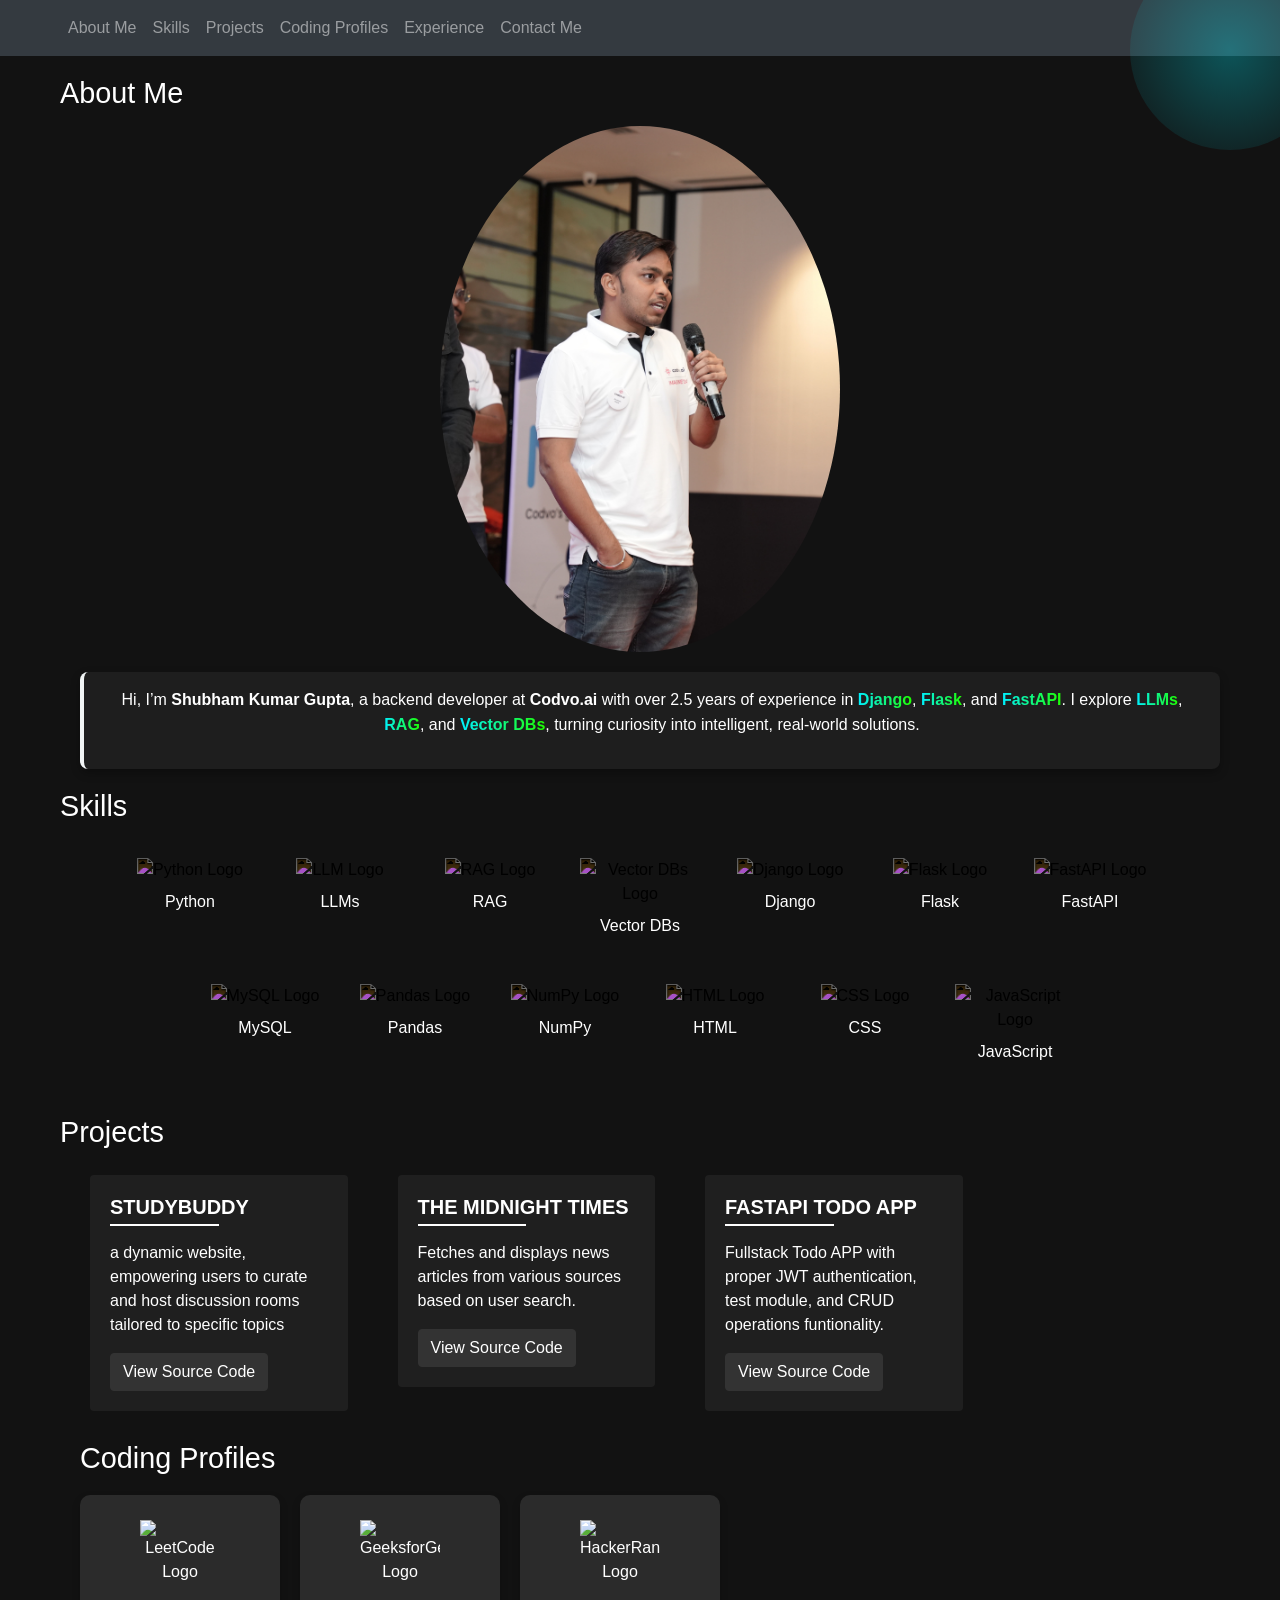
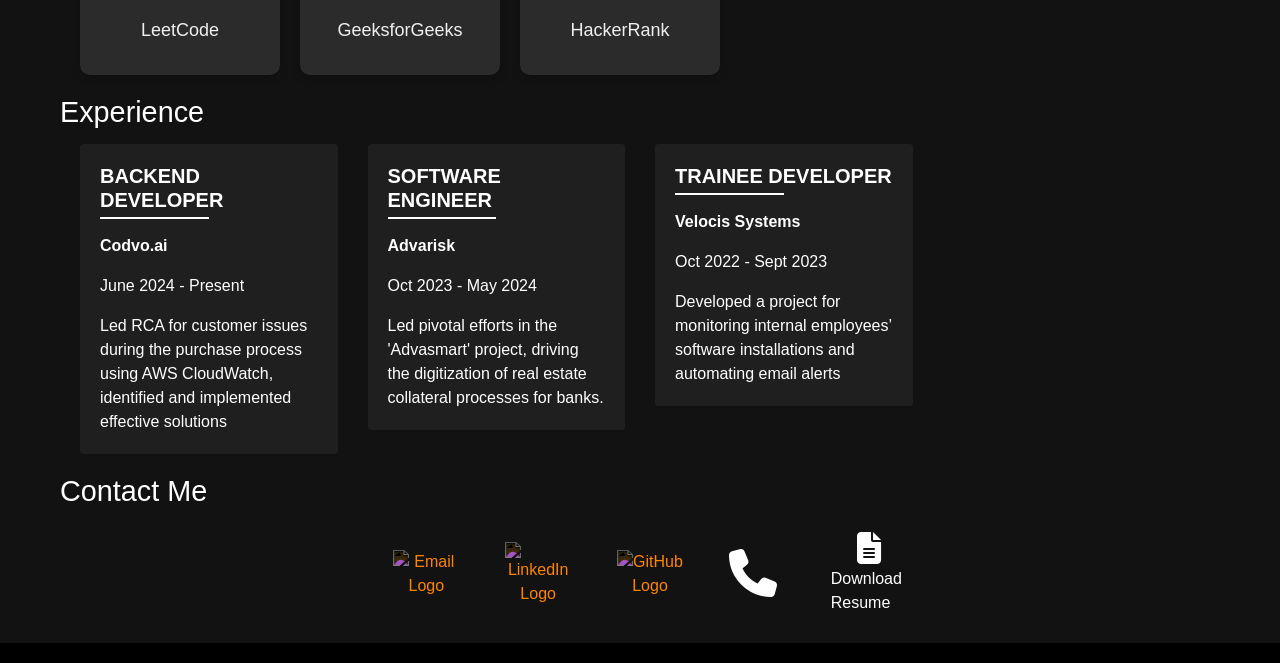
==== index.html @ ec2776c2 "UI changed" ====
<!DOCTYPE html>
<html lang="en">
<head>
    <meta charset="UTF-8">
    <meta name="viewport" content="width=device-width, initial-scale=1.0">
    <title>Shubham Gupta Portfolio</title>
    <!-- Bootstrap CSS -->
    <link href="https://stackpath.bootstrapcdn.com/bootstrap/4.5.2/css/bootstrap.min.css" rel="stylesheet">
    <link rel="stylesheet" href="css/styles.css"> <!-- Link to your external CSS -->
    <link rel="stylesheet" href="https://cdnjs.cloudflare.com/ajax/libs/font-awesome/6.5.0/css/all.min.css">
    
</head>
<body>
    <!-- <header>
        <h1>Welcome to My Portfolio</h1>
        <p>Your one-stop destination to know more about me!</p>
    </header> -->
    <nav class="navbar navbar-expand-lg navbar-dark bg-dark">
        <div class="container">
            <button class="navbar-toggler" type="button" data-toggle="collapse" data-target="#navbarNav" aria-controls="navbarNav" aria-expanded="false" aria-label="Toggle navigation">
                <span class="navbar-toggler-icon"></span>
            </button>
            <div class="collapse navbar-collapse" id="navbarNav">
                <ul class="navbar-nav">
                    <li class="nav-item">
                        <a class="nav-link" href="#about">About Me</a>
                    </li>
                    <li class="nav-item">
                        <a class="nav-link" href="#skills">Skills</a>
                    </li>
                    <li class="nav-item">
                        <a class="nav-link" href="#projects">Projects</a>
                    </li>
                    <li class="nav-item">
                        <a class="nav-link" href="#coding-profiles">Coding Profiles</a>
                    </li>
                    <li class="nav-item">
                        <a class="nav-link" href="#experience">Experience</a>
                    </li>
                    <li class="nav-item">
                        <a class="nav-link" href="#contact">Contact Me</a>
                    </li>
                </ul>
                
            </div>
        </div>
    </nav>
    
    
    <div class="container">
        <!-- <section>
            <h2 style="margin-left: 140px;">About Me</h2>
            <img src="images/my-photo.jpg" alt="My Photo" class="profile-pic">
            <p>This is where you write a little about yourself. Mention your skills, interests, and goals.</p>
        </section> -->
        <section id="about">
            <h2 >About Me</h2>
            <div class="about-section">
                <img src="images/my-photo.JPG" alt="My Photo" class="profile-pic">
                <div class="text-container">
                       <p>Hi, I’m <strong>Shubham Kumar Gupta</strong>, a backend developer at <strong>Codvo.ai</strong> with over 2.5 years of experience in <span class="highlight">Django</span>, <span class="highlight">Flask</span>, and <span class="highlight">FastAPI</span>. I explore <span class="highlight">LLMs</span>, <span class="highlight">RAG</span>, and <span class="highlight">Vector DBs</span>, turning curiosity into intelligent, real-world solutions.</p>

                </div>
            </div>            
        </section>

        <section id="skills">
            <h2>Skills</h2>
            <div class="skills-container">
                <div class="skill">
                    <img src="https://cdn.jsdelivr.net/npm/simple-icons@v4/icons/python.svg" alt="Python Logo" class="skill-logo white-logo">
                    <p>Python</p>
                </div>
                <div class="skill">
                    <img src="https://cdn.jsdelivr.net/npm/simple-icons@v4/icons/openaigym.svg" 
                        alt="LLM Logo" 
                        class="skill-logo white-logo">
                    <p>LLMs</p>
                </div>
                <!-- GenAI -->
                <div class="skill">
                <img src="https://cdn.jsdelivr.net/npm/simple-icons@v4/icons/readthedocs.svg" 
                    alt="RAG Logo" 
                    class="skill-logo white-logo">
                <p>RAG</p>
                </div>
        <!-- Vector DBs -->
                <div class="skill">
                    <img src="https://cdn.jsdelivr.net/npm/simple-icons@v4/icons/databricks.svg" 
                        alt="Vector DBs Logo" 
                        class="skill-logo white-logo">
                    <p>Vector DBs</p>
                </div>
                <div class="skill">
                    <img src="https://cdn.jsdelivr.net/npm/simple-icons@v4/icons/django.svg" alt="Django Logo" class="skill-logo white-logo">
                    <p>Django</p>
                </div>
                <div class="skill">
                    <img src="https://cdn.jsdelivr.net/npm/simple-icons@v4/icons/flask.svg" alt="Flask Logo" class="skill-logo white-logo">
                    <p>Flask</p>
                </div>
                <div class="skill">
                    <img src="https://cdn.jsdelivr.net/npm/simple-icons@v4/icons/fastapi.svg" alt="FastAPI Logo" class="skill-logo white-logo">
                    <p>FastAPI</p>
                </div>
                <div class="skill">
                    <img src="https://cdn.jsdelivr.net/npm/simple-icons@v4/icons/mysql.svg" alt="MySQL Logo" class="skill-logo white-logo">
                    <p>MySQL</p>
                </div>
                <div class="skill">
                    <img src="https://cdn.jsdelivr.net/npm/simple-icons@v4/icons/pandas.svg" alt="Pandas Logo" class="skill-logo white-logo">
                    <p>Pandas</p>
                </div>
                <div class="skill">
                    <img src="https://cdn.jsdelivr.net/npm/simple-icons@v4/icons/numpy.svg" alt="NumPy Logo" class="skill-logo white-logo">
                    <p>NumPy</p>
                </div>
                <div class="skill">
                    <img src="https://cdn.jsdelivr.net/npm/simple-icons@v4/icons/html5.svg" alt="HTML Logo" class="skill-logo white-logo">
                    <p>HTML</p>
                </div>
                <div class="skill">
                    <img src="https://cdn.jsdelivr.net/npm/simple-icons@v4/icons/css3.svg" alt="CSS Logo" class="skill-logo white-logo">
                    <p>CSS</p>
                </div>
                <div class="skill">
                    <img src="https://cdn.jsdelivr.net/npm/simple-icons@v4/icons/javascript.svg" alt="JavaScript Logo" class="skill-logo white-logo">
                    <p>JavaScript</p>
                </div>
            </div>
        </section>
        
        <section id="projects">
            <h2>Projects</h2>
            <div class="container">
                <div class="row">
                    <div class="col-md-3 project-card">
                        <div class="card">
                            <div class="card-body">
                                <h5 class="card-title">StudyBuddy</h5>
                                <p class="card-text">a dynamic website, empowering users to curate and host discussion rooms tailored to specific topics</p>
                                <a href="https://github.com/sshubham07/StudyBud" class="btn btn-primary">View Source Code</a>
                            </div>
                        </div>
                    </div>
                    <div class="col-md-3 project-card">
                        <div class="card">
                            <div class="card-body">
                                <h5 class="card-title">The MidNight Times</h5>
                                <p class="card-text">Fetches and displays news articles from various sources based on user search.</p>
                                <a href="https://github.com/sshubham07/the-midnight-times" class="btn btn-primary">View Source Code</a>
                            </div>
                        </div>
                    </div>
                    <div class="col-md-3 project-card">
                        <div class="card">
                            <div class="card-body">
                                <h5 class="card-title">FastAPI Todo APP</h5>
                                <p class="card-text">Fullstack Todo APP with proper JWT authentication, test module, and CRUD operations funtionality.</p>
                                <a href="https://github.com/sshubham07/FastApi" class="btn btn-primary">View Source Code</a>
                            </div>
                        </div>
                    </div>
                </div>
            </div>
        </section>
        
        <section id="coding-profiles">
            <h2>Coding Profiles</h2>
            <div class="coding-profiles-container">
                <div class="coding-card">
                    <a href="https://leetcode.com/u/shubhamkumargupta2_gmail_com/" target="_blank">
                        <img src="https://cdn.jsdelivr.net/npm/simple-icons@v4/icons/leetcode.svg" alt="LeetCode Logo" class="coding-logo">
                        <div class="coding-card-body">
                            <h5 class="coding-card-title">LeetCode</h5>
                        </div>
                    </a>
                </div>
                <div class="coding-card">
                    <a href="https://www.geeksforgeeks.org/user/shubhamkumargupta2/" target="_blank">
                        <img src="https://cdn.jsdelivr.net/npm/simple-icons@v4/icons/geeksforgeeks.svg" alt="GeeksforGeeks Logo" class="coding-logo">
                        <div class="coding-card-body">
                            <h5 class="coding-card-title">GeeksforGeeks</h5>
                        </div>
                    </a>
                </div>
                <div class="coding-card">
                    <a href="https://www.hackerrank.com/profile/shubhamkumargup2" target="_blank">
                        <img src="https://cdn.jsdelivr.net/npm/simple-icons@v4/icons/hackerrank.svg" alt="HackerRank Logo" class="coding-logo">
                        <div class="coding-card-body">
                            <h5 class="coding-card-title">HackerRank</h5>
                        </div>
                    </a>
                </div>
            </div>
        </section>
        
        <section id="experience">
            <h2>Experience</h2>
            <div class="container">
                <div class="row">
                    <div class="col-md-3">
                        <div class="card">
                            <div class="card-body">
                                <h5 class="card-title">Backend Developer</h5>
                                <p class="card-text"><strong>Codvo.ai</strong></p>
                                <p class="card-text">June 2024 - Present</p>
                                <p class="card-text">Led RCA for customer issues during the purchase process using AWS CloudWatch,
                                    identified and implemented effective solutions</p>
                            </div>
                        </div>
                    </div>
                    <div class="col-md-3">
                        <div class="card">
                            <div class="card-body">
                                <h5 class="card-title">Software Engineer</h5>
                                <p class="card-text"><strong>Advarisk</strong></p>
                                <p class="card-text">Oct 2023 - May 2024</p>
                                <p class="card-text">Led pivotal efforts in the 'Advasmart' project, driving the digitization of real estate collateral processes for banks.
                                    </p>
                            </div>
                        </div>
                    </div>
                    <div class="col-md-3">
                        <div class="card">
                            <div class="card-body">
                                <h5 class="card-title">Trainee Developer</h5>
                                <p class="card-text"><strong>Velocis Systems</strong></p>
                                <p class="card-text">Oct 2022 - Sept 2023</p>
                                <p class="card-text">Developed a project for monitoring internal employees’ software installations and automating email alerts
                                    </p>
                            </div>
                        </div>
                    </div>
                </div>
            </div>
        </section>
        

        <section id="contact">
            <h2>Contact Me</h2>
            <div class="container">
                <div class="row justify-content-center align-items-center text-center">
                    <!-- Email Icon -->
                    <div class="col-2 col-sm-1 m-2">
                        <a href="mailto:shubhamkumargupta2@gmail.com" target="_blank" class="contact-link">
                            <img src="https://cdn.jsdelivr.net/npm/simple-icons@v4/icons/gmail.svg" alt="Email Logo" class="contact-icon">
                        </a>
                    </div>
                    <!-- LinkedIn Icon -->
                    <div class="col-2 col-sm-1 m-2">
                        <a href="https://www.linkedin.com/in/shubham-kumar-gupta-25a028182/" target="_blank" class="contact-link">
                            <img src="https://cdn.jsdelivr.net/npm/simple-icons@v4/icons/linkedin.svg" alt="LinkedIn Logo" class="contact-icon">
                        </a>
                    </div>
                    <!-- GitHub Icon -->
                    <div class="col-2 col-sm-1 m-2">
                        <a href="https://github.com/sshubham07" target="_blank" class="contact-link">
                            <img src="https://cdn.jsdelivr.net/npm/simple-icons@v4/icons/github.svg" alt="GitHub Logo" class="contact-icon">
                        </a>
                    </div>
                    <!-- Phone Icon -->
                    <div class="col-2 col-sm-1 m-2 text-center">
                        <a href="tel:+918825254403" class="contact-link">
                            <i class="fas fa-phone fa-3x white-icon"></i>
                        </a>
                    </div>
                    <!-- Resume Download Icon -->
                    <!-- <div class="col-2 col-sm-1 m-2">
                        <a href="documents/Shubham_Gupta_Resume.pdf" download="Shubham_Gupta_Resume.pdf" class="contact-link">
                            <img src="https://cdn.jsdelivr.net/npm/simple-icons@v4/icons/adobeacrobatreader.svg" alt="Download Resume" class="contact-icon">
                        </a>
                    </div> -->
                    <div class="col-2 col-sm-1 m-2 text-center">
                        <a href="https://drive.google.com/file/d/1Ub_r9_SZnv_PBY9gSkmfLOwtNbCpjzyK/view" download="Shubham_Gupta_Resume.pdf" class="contact-link">
                            <i class="fas fa-file-alt fa-2x white-icon"></i> <!-- Document icon -->
                            <span style="color: white; margin-left: 5px text-center;">Download Resume</span> <!-- Text for clarity -->
                        </a>
                    </div>
                </div>
            </div>
        </section>
        
        
        
        
        
    </div>

    <footer>
        <!-- <p>&copy; 2024 Your Name. All Rights Reserved.</p> -->
    </footer>

    <!-- Bootstrap JS and dependencies -->
    <script src="https://code.jquery.com/jquery-3.5.1.slim.min.js"></script>
    <script src="https://cdn.jsdelivr.net/npm/@popperjs/core@2.5.2/dist/umd/popper.min.js"></script>
    <script src="https://stackpath.bootstrapcdn.com/bootstrap/4.5.2/js/bootstrap.min.js"></script>
    <script src="js/main.js"></script>
    <script>
        const text = "Hello!! I'm Shubham Kumar Gupta, a backend developer at Codvo.ai with 2 years of experience in Django, Flask, and FastAPI. I'm passionate about exploring cutting-edge technologies and building projects that solve real-world problems. I've also tackled over 1000+ DSA challenges, which keeps my problem-solving skills sharp!";
        
        let index = 0;
        const speed = 0; // Adjust typing speed (in milliseconds)
    
        function type() {
            if (index < text.length) {
                document.getElementById("dynamic-text").innerHTML += text.charAt(index);
                index++;
                setTimeout(type, speed);
            }
        }
    
        // Start typing effect on page load
        window.onload = type;
    </script>
</body>
</html>
---- css/styles.css ----
body {
    background-color: #121212; /* Dark background */
    color: #ffffff; /* White text for contrast */
    font-family: 'Roboto', sans-serif; /* Modern font */
}

header {
    background-color: #000000; /* Black header */
    color: #ffffff;
    padding: 20px 0;
    text-align: center;
}

header h1 {
    font-family: 'Montserrat', sans-serif; /* Bold font for the title */
    font-size: 2.5em; /* Increased title size */
    margin-bottom: 10px; /* Space below title */
}

header p {
    font-size: 1.2em; /* Subtitle size */
    font-weight: 400; /* Regular weight */
}

section {
    margin: 20px 0;
}

h2 {
    font-family: 'Montserrat', sans-serif; /* Bold font for section headings */
    font-size: 1.8em; /* Section heading size */
    margin-bottom: 15px; /* Space below section heading */
}

.project-card {
    margin: 10px;
}

footer {
    text-align: center;
    padding: 10px 0;
    background-color: #000000; /* Black footer */
    color: white;
    position: relative;
    bottom: 0;
    width: 100%;
}

.card {
    background-color: #1f1f1f; /* Darker card background */
    color: #ffffff; /* White text in cards */
    border: none; /* Remove card border */
}

.btn-primary {
    background-color: #333333; /* Darker button color */
    border-color: #333333; /* Button border color */
    font-weight: 500; /* Medium button font */
}

.btn-primary:hover {
    background-color: #555555; /* Button hover color */
    border-color: #555555; /* Button hover border color */
}

.list-group-item {
    background-color: transparent; /* Transparent background for list items */
    border: 1px solid #444444; /* Subtle border */
    color: #ffffff; /* White text for list items */
}

.skills-container {
    display: flex;
    flex-wrap: wrap; /* Allow wrapping to the next line if there's not enough space */
    justify-content: center; /* Center the skills */
    margin: 20px 0; /* Space above and below */
}

.skill {
    text-align: center; /* Center text under logos */
    margin: 15px; /* Space between skill items */
    flex: 0 1 120px; /* Allow skill items to grow/shrink and set a base width */
}

.skill-logo {
    width: 60px; /* Set a width for the logos */
    height: 60px; /* Set a height for the logos */
    margin-bottom: 8px; /* Space below logos */
}

.white-logo,
.contact-icon {
    filter: invert(1); /* Make logos white */
    width: 60px; /* Ensure consistent size */
    height: 60px; /* Ensure consistent size */
}

.profile-pic {
    width: 400px; /* Increased width */
    height: auto; /* Maintain aspect ratio */
    border-radius: 50%; /* Make it circular */
    margin-bottom: 20px; /* Space below the image */

}

.navbar-nav .nav-link {
    transition: color 0.3s ease; /* Smooth transition for hover */
}

.navbar-nav .nav-link:hover {
    color: white; /* Change hover text color to white */
    background-color: rgba(255, 255, 255, 0.1); /* Optional: Light background on hover */
}

.card-title {
    font-size: 1.25rem; /* Adjust the font size */
    font-weight: bold; /* Make the text bold */
    color: #ffffff; /* White color for the text */
    text-transform: uppercase; /* Uppercase text */
    margin-bottom: 15px; /* Space below the title */
    position: relative; /* Position for pseudo-element */
}

.card-title::after {
    content: ""; /* Pseudo-element for underline */
    display: block;
    width: 50%; /* Width of the underline */
    height: 2px; /* Height of the underline */
    background: #ffffff; /* Color of the underline */
    margin-top: 5px; /* Space above the underline */
    margin-left: 0; /* Align to the left */
}

.contact-icons {
    margin-top: 20px;
    display: flex; /* Use flexbox to keep icons in a row */
    justify-content: center; /* Center the icons */
}

.contact-icon {
    width: 50px;
    height: 50px;
    transition: transform 0.3s, filter 0.3s;
}

.contact-icon:hover {
    transform: scale(1.2);
    opacity: 0.8;
}

.contact-link {
    margin: 0 10px; /* Space between icons */
}
.white-icon {
    color: white; /* Set the icon color to white */
}
.skill-logo:hover {
    transform: scale(1.1);
    transition: transform 0.3s;
}
.project-card:hover .card {
    box-shadow: 0px 4px 20px rgba(0, 0, 0, 0.5);
    transform: translateY(-10px);
    transition: all 0.3s ease;
}
.about-section {
    display: flex;
    align-items: center;
    flex-wrap: wrap; /* Allows wrapping on smaller screens */
    justify-content: center; /* Center the content on small screens */
    text-align: center; /* Center the text */
}

.text-container {
    font-size: 16px;
    color: white;
    margin-left: 20px;
    max-width: 100%;
     /* New styles for better look */
    line-height: 1.6;                 /* Improves readability */
    font-family: 'Segoe UI', Tahoma, Geneva, Verdana, sans-serif;  /* Modern font */
    background: rgba(255, 255, 255, 0.05);  /* subtle translucent background */
    padding: 15px 20px;                /* Adds breathing space */
    border-left: 4px solid #f1f4f5;    /* Accent line for style */
    border-radius: 8px;                /* Rounded corners */
    box-shadow: 0 4px 10px rgba(0, 0, 0, 0.3);  /* Depth effect */
    transition: transform 0.3s ease, box-shadow 0.3s ease;  /* hover effect */
}

/* Media queries for responsiveness */
@media (max-width: 768px) {
    .about-section {
        flex-direction: column; /* Stack the items vertically */
    }

    .text-container {
        margin-left: 0; /* Remove the left margin for centered text */
    }
}
/* Coding Profiles Section */
.coding-profiles-container {
    display: flex;
    justify-content: center;
    align-items: center;
    flex-wrap: wrap; /* Allows wrapping if screen is small */
    gap: 20px;
    margin-top: 20px;
}

.coding-card {
    background-color: #2b2b2b;
    border-radius: 10px;
    box-shadow: 0 4px 8px rgba(0, 0, 0, 0.2);
    overflow: hidden;
    text-align: center;
    width: 200px;
    transition: transform 0.3s ease, box-shadow 0.3s ease;
}

.coding-card:hover {
    transform: translateY(-10px);
    box-shadow: 0 8px 16px rgba(0, 0, 0, 0.3);
}

.coding-card a {
    text-decoration: none;
    color: inherit;
    display: block;
    padding: 15px;
}

.coding-logo {
    width: 80px;
    height: 80px;
    margin: 10px auto;
    display: block;
}

.coding-card-body {
    padding: 10px 0;
}

.coding-card-title {
    font-size: 18px;
    color: #f0f0f0;
}

/* Responsive Design */
@media (max-width: 768px) {
    .coding-card {
        width: 150px;
    }
}

@media (max-width: 480px) {
    .coding-profiles-container {
        flex-direction: column;
        align-items: center;
    }

    .coding-card {
        width: 100%;
    }
}
/* Global Container for Consistent Alignment */
.container {
    max-width: 1200px;
    margin: 0 auto; /* Center aligns the container */
    padding: 0 20px; /* Adds padding on both sides for smaller screens */
}

/* Coding Profiles Section */
#coding-profiles {
    padding-left: 20px; /* Ensure this matches the padding or margin used in other sections */
    padding-right: 20px;
}

.coding-profiles-container {
    display: flex;
    justify-content: flex-start; /* Aligns items to the left */
    align-items: center;
    flex-wrap: wrap;
    gap: 20px;
    margin-top: 20px;
}

.coding-card {
    background-color: #2b2b2b;
    border-radius: 10px;
    box-shadow: 0 4px 8px rgba(0, 0, 0, 0.2);
    overflow: hidden;
    text-align: center;
    width: 200px;
    transition: transform 0.3s ease, box-shadow 0.3s ease;
}

.coding-card:hover {
    transform: translateY(-10px);
    box-shadow: 0 8px 16px rgba(0, 0, 0, 0.3);
}

.coding-card a {
    text-decoration: none;
    color: inherit;
    display: block;
    padding: 15px;
}

.coding-logo {
    width: 80px;
    height: 80px;
    margin: 10px auto;
    display: block;
}

.coding-card-body {
    padding: 10px 0;
}

.coding-card-title {
    font-size: 18px;
    color: #f0f0f0;
}

/* Responsive Design */
@media (max-width: 768px) {
    .coding-card {
        width: 150px;
    }
}

@media (max-width: 480px) {
    .coding-profiles-container {
        flex-direction: column;
        align-items: flex-start; /* Aligns items to the left on smaller screens */
    }

    .coding-card {
        width: 100%;
    }
}
.highlight {
    background: linear-gradient(90deg, #00f0ff, #1eff00);
    -webkit-background-clip: text;
    -webkit-text-fill-color: transparent;
    font-weight: 600;
    animation: popIn 0.5s ease forwards;
    display: inline-block;
    opacity: 0;
}

.highlight:nth-child(1) { animation-delay: 1s; }
.highlight:nth-child(2) { animation-delay: 1s; }
.highlight:nth-child(3) { animation-delay: 1s; }

@keyframes popIn {
    to { opacity: 1; transform: scale(1); }
    from { opacity: 0; transform: scale(1); }
}


.text-container::before {
    content: '';
    position: absolute;
    width: 200px;
    height: 200px;
    background: radial-gradient(circle, #00f0ff, transparent);
    top: -50px;
    right: -50px;
    border-radius: 50%;
    opacity: 0.3;
    z-index: 0;
}
@media (max-width: 768px) {
    .text-container {
        font-size: 14px;
        padding: 15px 20px;
    }
}

@keyframes float {
    0% { transform: translateY(0px); }
    50% { transform: translateY(-10px); }
    100% { transform: translateY(0px); }
}
.text-container::before {
    animation: float 6s ease-in-out infinite;
}

.highlight:hover {
    transform: scale(1.1);
    transition: transform 0.3s ease, filter 0.3s ease;
    filter: drop-shadow(0 0 6px #00f0ff);
}
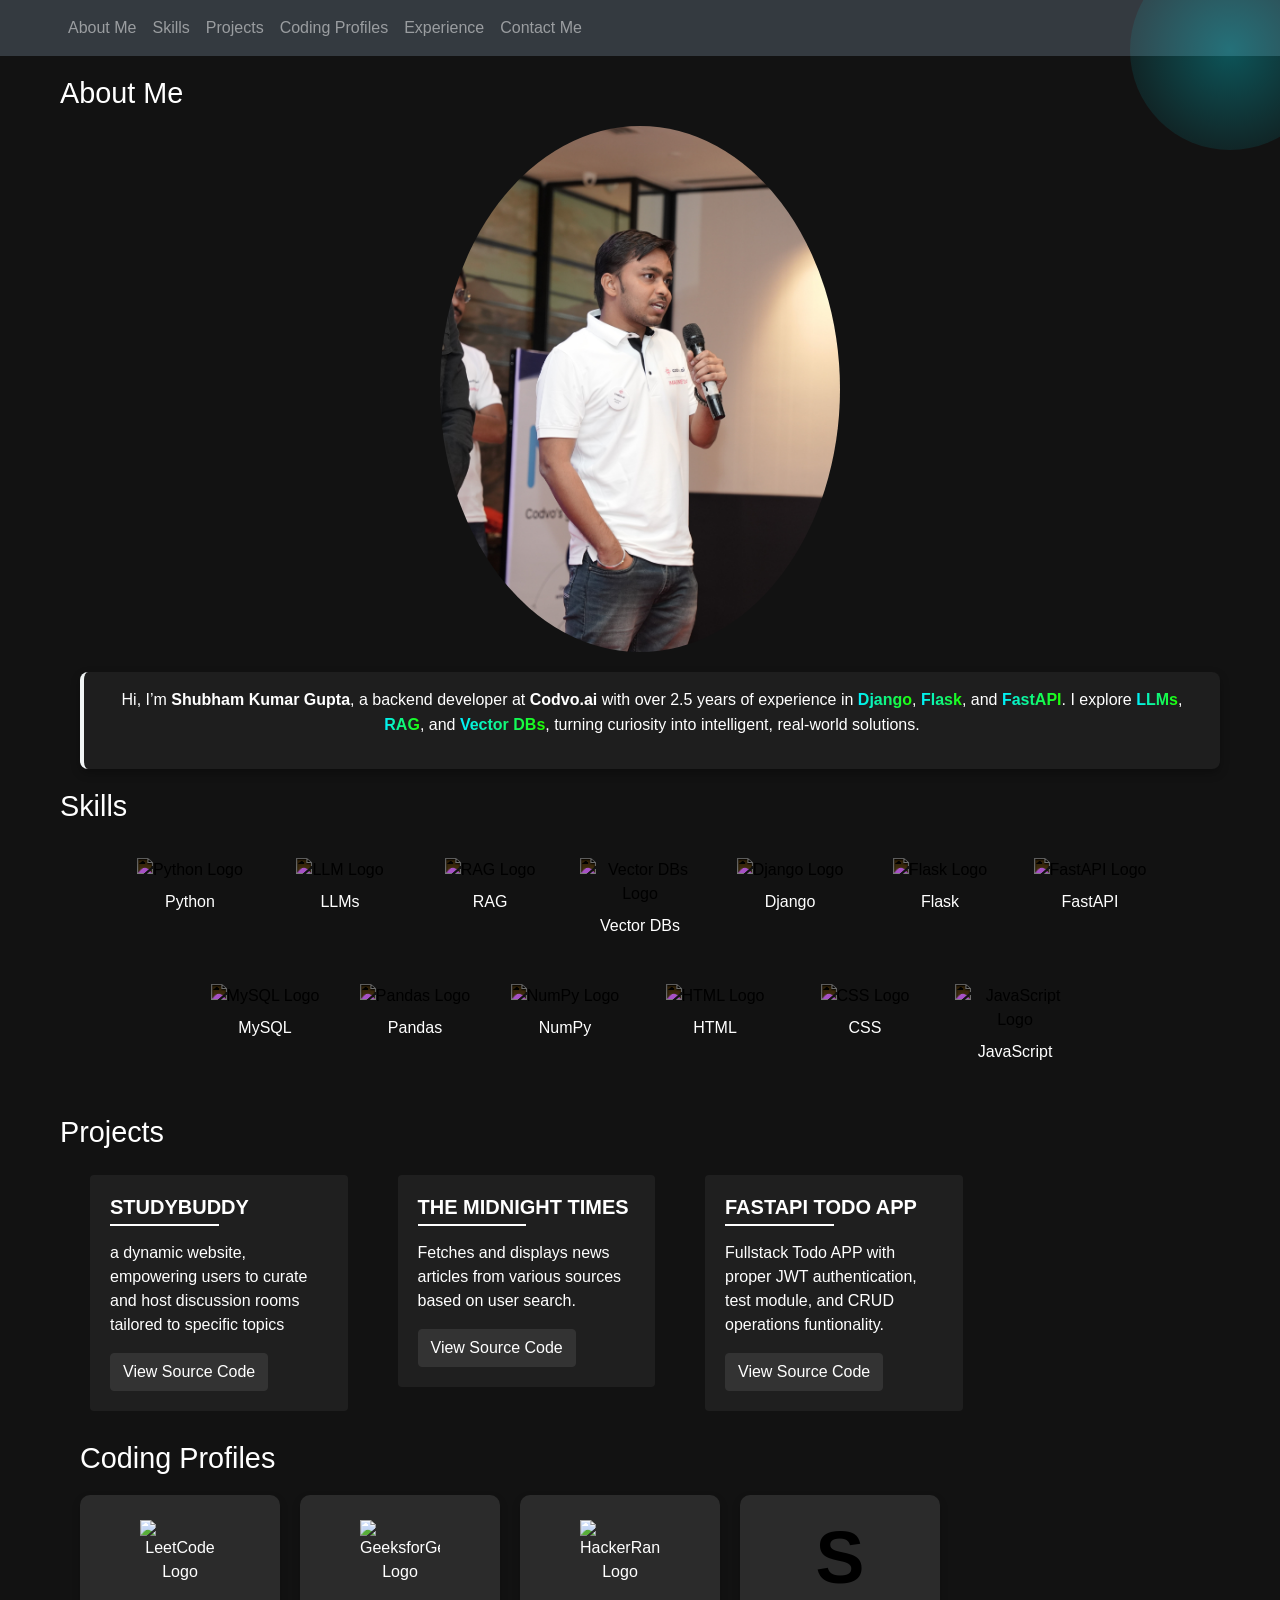
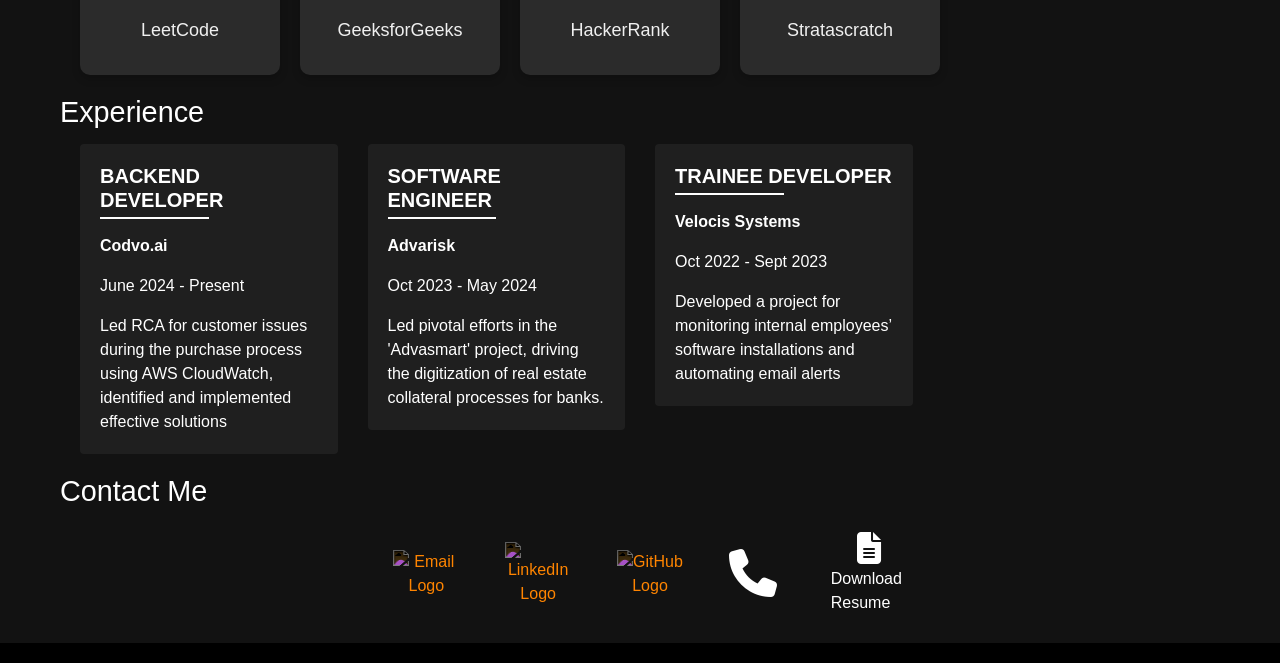
==== commit c66867d1: "Strata link added" ====
--- a/index.html
+++ b/index.html
@@ -192,6 +192,25 @@
                         </div>
                     </a>
                 </div>
+                <div class="coding-card">
+                    <a href="https://platform.stratascratch.com/user/shubham007" target="_blank">
+                        <!-- Bold black "S" icon, bigger and slightly lower -->
+                        <svg class="coding-logo" xmlns="http://www.w3.org/2000/svg" viewBox="0 0 24 24" width="36" height="36" fill="black">
+                            <text x="50%" y="55%" dominant-baseline="middle" text-anchor="middle" font-family="Arial, sans-serif" font-weight="bold" font-size="22">S</text>
+                        </svg>
+                        <div class="coding-card-body">
+                            <h5 class="coding-card-title">Stratascratch</h5>
+                        </div>
+                    </a>
+                </div>
+
+
+
+
+
+
+
+
             </div>
         </section>
         
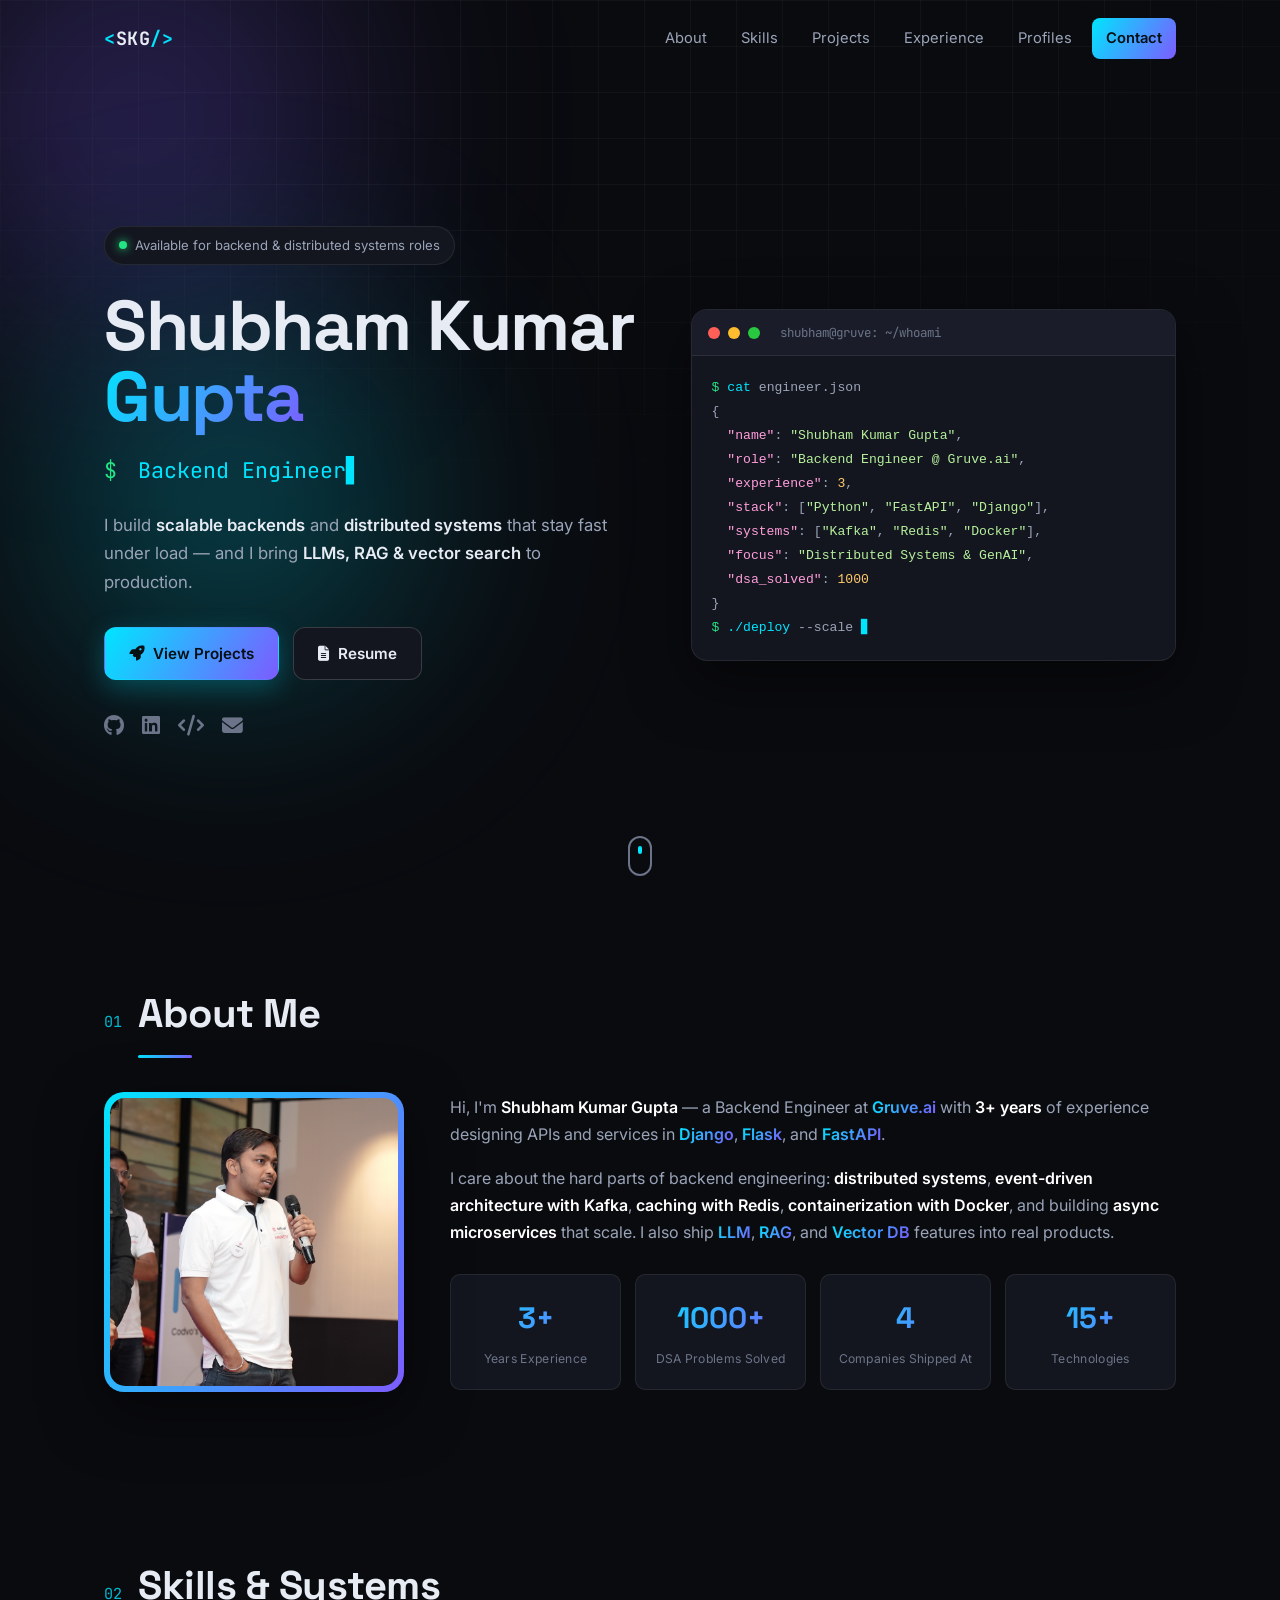
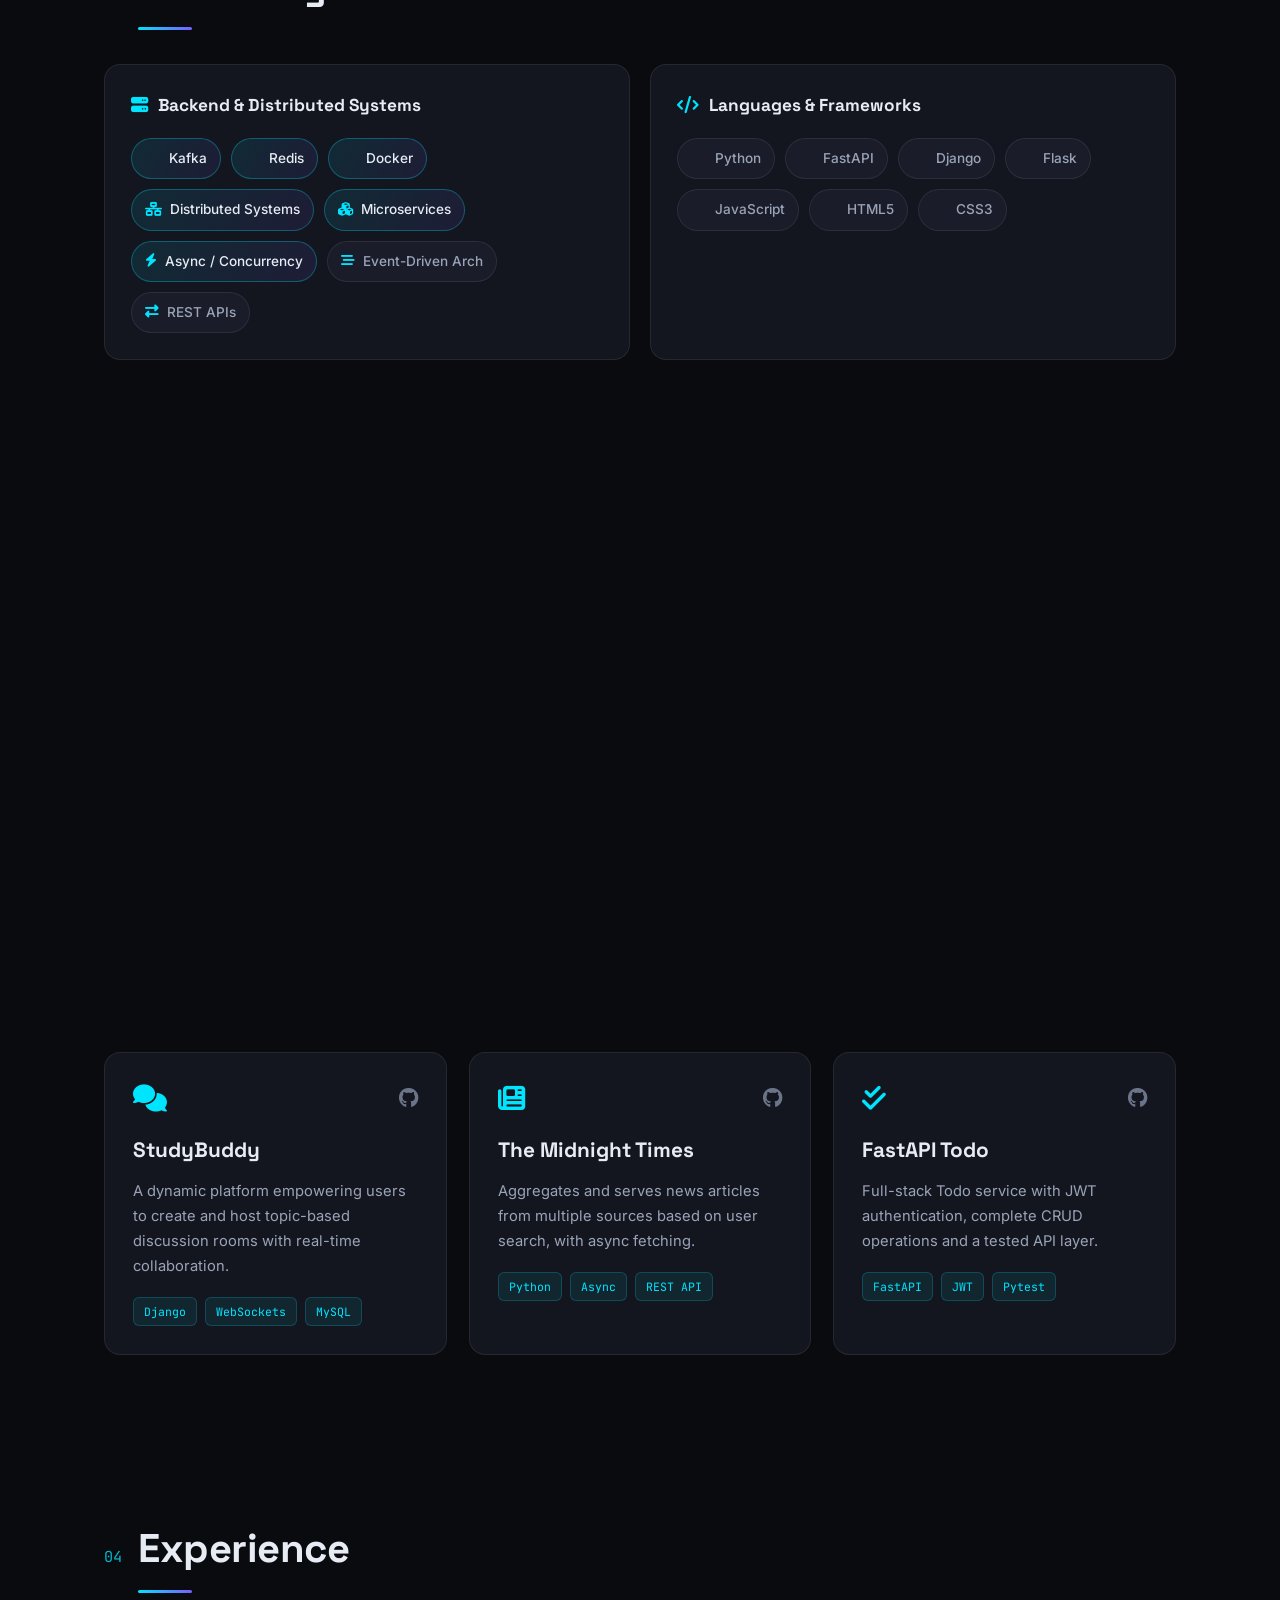
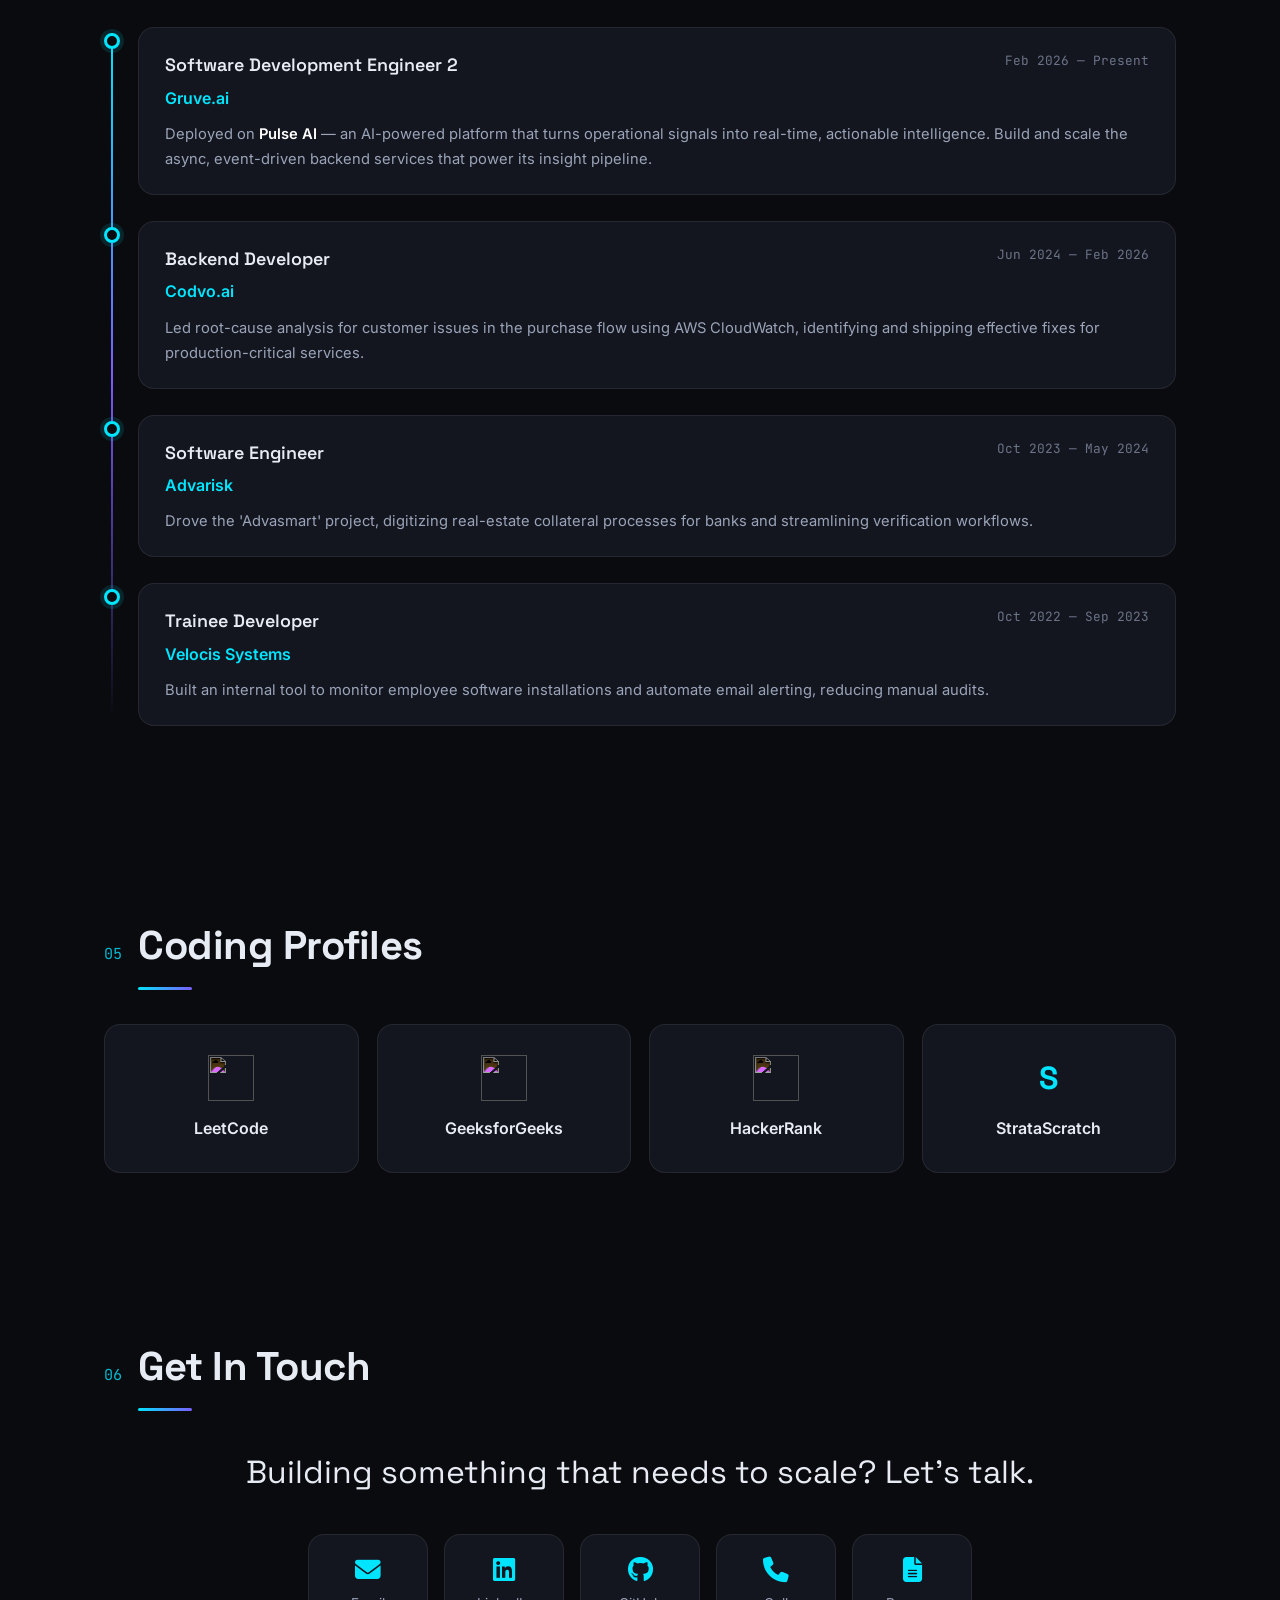
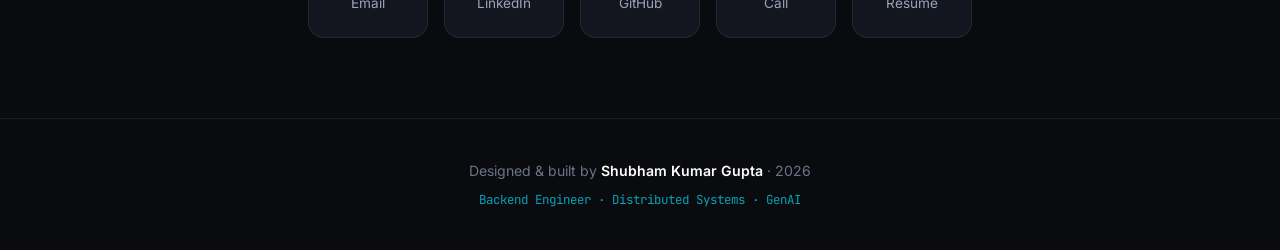
==== commit f93bbd4f: "Layout changed" ====
--- a/index.html
+++ b/index.html
@@ -3,334 +3,382 @@
 <head>
     <meta charset="UTF-8">
     <meta name="viewport" content="width=device-width, initial-scale=1.0">
-    <title>Shubham Gupta Portfolio</title>
-    <!-- Bootstrap CSS -->
-    <link href="https://stackpath.bootstrapcdn.com/bootstrap/4.5.2/css/bootstrap.min.css" rel="stylesheet">
-    <link rel="stylesheet" href="css/styles.css"> <!-- Link to your external CSS -->
+    <meta name="description" content="Shubham Kumar Gupta — Backend Engineer specializing in distributed systems, microservices, and AI-powered applications.">
+    <title>Shubham Kumar Gupta — Backend Engineer</title>
+
+    <!-- Fonts -->
+    <link rel="preconnect" href="https://fonts.googleapis.com">
+    <link rel="preconnect" href="https://fonts.gstatic.com" crossorigin>
+    <link href="https://fonts.googleapis.com/css2?family=Space+Grotesk:wght@400;500;600;700&family=Inter:wght@300;400;500;600&family=JetBrains+Mono:wght@400;500&display=swap" rel="stylesheet">
+
+    <!-- Icons -->
     <link rel="stylesheet" href="https://cdnjs.cloudflare.com/ajax/libs/font-awesome/6.5.0/css/all.min.css">
-    
+
+    <link rel="stylesheet" href="css/styles.css">
 </head>
 <body>
-    <!-- <header>
-        <h1>Welcome to My Portfolio</h1>
-        <p>Your one-stop destination to know more about me!</p>
-    </header> -->
-    <nav class="navbar navbar-expand-lg navbar-dark bg-dark">
-        <div class="container">
-            <button class="navbar-toggler" type="button" data-toggle="collapse" data-target="#navbarNav" aria-controls="navbarNav" aria-expanded="false" aria-label="Toggle navigation">
-                <span class="navbar-toggler-icon"></span>
+    <!-- Animated background layers -->
+    <div class="bg-grid" aria-hidden="true"></div>
+    <div class="bg-orb bg-orb--1" aria-hidden="true"></div>
+    <div class="bg-orb bg-orb--2" aria-hidden="true"></div>
+    <div class="bg-noise" aria-hidden="true"></div>
+
+    <!-- Scroll progress bar -->
+    <div class="scroll-progress" id="scrollProgress" aria-hidden="true"></div>
+
+    <!-- Navbar -->
+    <header class="nav" id="nav">
+        <div class="nav__inner">
+            <a href="#hero" class="nav__brand">
+                <span class="nav__brand-bracket">&lt;</span>SKG<span class="nav__brand-bracket">/&gt;</span>
+            </a>
+            <nav class="nav__links" id="navLinks">
+                <a href="#about" class="nav__link">About</a>
+                <a href="#skills" class="nav__link">Skills</a>
+                <a href="#projects" class="nav__link">Projects</a>
+                <a href="#experience" class="nav__link">Experience</a>
+                <a href="#profiles" class="nav__link">Profiles</a>
+                <a href="#contact" class="nav__link nav__link--cta">Contact</a>
+            </nav>
+            <button class="nav__toggle" id="navToggle" aria-label="Toggle navigation">
+                <span></span><span></span><span></span>
             </button>
-            <div class="collapse navbar-collapse" id="navbarNav">
-                <ul class="navbar-nav">
-                    <li class="nav-item">
-                        <a class="nav-link" href="#about">About Me</a>
-                    </li>
-                    <li class="nav-item">
-                        <a class="nav-link" href="#skills">Skills</a>
-                    </li>
-                    <li class="nav-item">
-                        <a class="nav-link" href="#projects">Projects</a>
-                    </li>
-                    <li class="nav-item">
-                        <a class="nav-link" href="#coding-profiles">Coding Profiles</a>
-                    </li>
-                    <li class="nav-item">
-                        <a class="nav-link" href="#experience">Experience</a>
-                    </li>
-                    <li class="nav-item">
-                        <a class="nav-link" href="#contact">Contact Me</a>
-                    </li>
-                </ul>
-                
-            </div>
         </div>
-    </nav>
-    
-    
-    <div class="container">
-        <!-- <section>
-            <h2 style="margin-left: 140px;">About Me</h2>
-            <img src="images/my-photo.jpg" alt="My Photo" class="profile-pic">
-            <p>This is where you write a little about yourself. Mention your skills, interests, and goals.</p>
-        </section> -->
-        <section id="about">
-            <h2 >About Me</h2>
-            <div class="about-section">
-                <img src="images/my-photo.JPG" alt="My Photo" class="profile-pic">
-                <div class="text-container">
-                       <p>Hi, I’m <strong>Shubham Kumar Gupta</strong>, a backend developer at <strong>Codvo.ai</strong> with over 2.5 years of experience in <span class="highlight">Django</span>, <span class="highlight">Flask</span>, and <span class="highlight">FastAPI</span>. I explore <span class="highlight">LLMs</span>, <span class="highlight">RAG</span>, and <span class="highlight">Vector DBs</span>, turning curiosity into intelligent, real-world solutions.</p>
-
-                </div>
-            </div>            
-        </section>
-
-        <section id="skills">
-            <h2>Skills</h2>
-            <div class="skills-container">
-                <div class="skill">
-                    <img src="https://cdn.jsdelivr.net/npm/simple-icons@v4/icons/python.svg" alt="Python Logo" class="skill-logo white-logo">
-                    <p>Python</p>
-                </div>
-                <div class="skill">
-                    <img src="https://cdn.jsdelivr.net/npm/simple-icons@v4/icons/openaigym.svg" 
-                        alt="LLM Logo" 
-                        class="skill-logo white-logo">
-                    <p>LLMs</p>
-                </div>
-                <!-- GenAI -->
-                <div class="skill">
-                <img src="https://cdn.jsdelivr.net/npm/simple-icons@v4/icons/readthedocs.svg" 
-                    alt="RAG Logo" 
-                    class="skill-logo white-logo">
-                <p>RAG</p>
-                </div>
-        <!-- Vector DBs -->
-                <div class="skill">
-                    <img src="https://cdn.jsdelivr.net/npm/simple-icons@v4/icons/databricks.svg" 
-                        alt="Vector DBs Logo" 
-                        class="skill-logo white-logo">
-                    <p>Vector DBs</p>
-                </div>
-                <div class="skill">
-                    <img src="https://cdn.jsdelivr.net/npm/simple-icons@v4/icons/django.svg" alt="Django Logo" class="skill-logo white-logo">
-                    <p>Django</p>
-                </div>
-                <div class="skill">
-                    <img src="https://cdn.jsdelivr.net/npm/simple-icons@v4/icons/flask.svg" alt="Flask Logo" class="skill-logo white-logo">
-                    <p>Flask</p>
-                </div>
-                <div class="skill">
-                    <img src="https://cdn.jsdelivr.net/npm/simple-icons@v4/icons/fastapi.svg" alt="FastAPI Logo" class="skill-logo white-logo">
-                    <p>FastAPI</p>
-                </div>
-                <div class="skill">
-                    <img src="https://cdn.jsdelivr.net/npm/simple-icons@v4/icons/mysql.svg" alt="MySQL Logo" class="skill-logo white-logo">
-                    <p>MySQL</p>
-                </div>
-                <div class="skill">
-                    <img src="https://cdn.jsdelivr.net/npm/simple-icons@v4/icons/pandas.svg" alt="Pandas Logo" class="skill-logo white-logo">
-                    <p>Pandas</p>
-                </div>
-                <div class="skill">
-                    <img src="https://cdn.jsdelivr.net/npm/simple-icons@v4/icons/numpy.svg" alt="NumPy Logo" class="skill-logo white-logo">
-                    <p>NumPy</p>
-                </div>
-                <div class="skill">
-                    <img src="https://cdn.jsdelivr.net/npm/simple-icons@v4/icons/html5.svg" alt="HTML Logo" class="skill-logo white-logo">
-                    <p>HTML</p>
-                </div>
-                <div class="skill">
-                    <img src="https://cdn.jsdelivr.net/npm/simple-icons@v4/icons/css3.svg" alt="CSS Logo" class="skill-logo white-logo">
-                    <p>CSS</p>
-                </div>
-                <div class="skill">
-                    <img src="https://cdn.jsdelivr.net/npm/simple-icons@v4/icons/javascript.svg" alt="JavaScript Logo" class="skill-logo white-logo">
-                    <p>JavaScript</p>
-                </div>
-            </div>
-        </section>
-        
-        <section id="projects">
-            <h2>Projects</h2>
-            <div class="container">
-                <div class="row">
-                    <div class="col-md-3 project-card">
-                        <div class="card">
-                            <div class="card-body">
-                                <h5 class="card-title">StudyBuddy</h5>
-                                <p class="card-text">a dynamic website, empowering users to curate and host discussion rooms tailored to specific topics</p>
-                                <a href="https://github.com/sshubham07/StudyBud" class="btn btn-primary">View Source Code</a>
-                            </div>
+    </header>
+
+    <!-- Hero -->
+    <section id="hero" class="hero">
+        <div class="hero__content">
+            <div class="hero__badge reveal">
+                <span class="hero__badge-dot"></span> Available for backend &amp; distributed systems roles
+            </div>
+            <h1 class="hero__title reveal">
+                Shubham Kumar<br><span class="hero__title-accent">Gupta</span>
+            </h1>
+            <div class="hero__role reveal">
+                <span class="hero__role-prompt">$</span>
+                <span id="typedRole" class="hero__role-text"></span><span class="hero__cursor">▋</span>
+            </div>
+            <p class="hero__tagline reveal">
+                I build <strong>scalable backends</strong> and <strong>distributed systems</strong> that stay fast under load —
+                and I bring <strong>LLMs, RAG &amp; vector search</strong> to production.
+            </p>
+            <div class="hero__cta reveal">
+                <a href="#projects" class="btn btn--primary"><i class="fas fa-rocket"></i> View Projects</a>
+                <a href="https://drive.google.com/file/d/1Ub_r9_SZnv_PBY9gSkmfLOwtNbCpjzyK/view" target="_blank" rel="noopener" class="btn btn--ghost"><i class="fas fa-file-alt"></i> Resume</a>
+            </div>
+            <div class="hero__socials reveal">
+                <a href="https://github.com/sshubham07" target="_blank" rel="noopener" aria-label="GitHub"><i class="fab fa-github"></i></a>
+                <a href="https://www.linkedin.com/in/shubham-kumar-gupta-25a028182/" target="_blank" rel="noopener" aria-label="LinkedIn"><i class="fab fa-linkedin"></i></a>
+                <a href="https://leetcode.com/u/shubhamkumargupta2_gmail_com/" target="_blank" rel="noopener" aria-label="LeetCode"><i class="fas fa-code"></i></a>
+                <a href="mailto:shubhamkumargupta2@gmail.com" aria-label="Email"><i class="fas fa-envelope"></i></a>
+            </div>
+        </div>
+
+        <!-- Terminal card -->
+        <div class="hero__terminal reveal">
+            <div class="terminal__bar">
+                <span class="terminal__dot terminal__dot--red"></span>
+                <span class="terminal__dot terminal__dot--yellow"></span>
+                <span class="terminal__dot terminal__dot--green"></span>
+                <span class="terminal__title">shubham@gruve: ~/whoami</span>
+            </div>
+            <pre class="terminal__body"><code><span class="tok-c">$</span> <span class="tok-cmd">cat</span> engineer.json
+{
+  <span class="tok-k">"name"</span>: <span class="tok-s">"Shubham Kumar Gupta"</span>,
+  <span class="tok-k">"role"</span>: <span class="tok-s">"Backend Engineer @ Gruve.ai"</span>,
+  <span class="tok-k">"experience"</span>: <span class="tok-n">3</span>,
+  <span class="tok-k">"stack"</span>: [<span class="tok-s">"Python"</span>, <span class="tok-s">"FastAPI"</span>, <span class="tok-s">"Django"</span>],
+  <span class="tok-k">"systems"</span>: [<span class="tok-s">"Kafka"</span>, <span class="tok-s">"Redis"</span>, <span class="tok-s">"Docker"</span>],
+  <span class="tok-k">"focus"</span>: <span class="tok-s">"Distributed Systems &amp; GenAI"</span>,
+  <span class="tok-k">"dsa_solved"</span>: <span class="tok-n">1000</span>
+}
+<span class="tok-c">$</span> <span class="tok-cmd">./deploy</span> --scale <span class="tok-blink">▋</span></code></pre>
+        </div>
+
+        <a href="#about" class="hero__scroll" aria-label="Scroll down">
+            <span class="hero__scroll-mouse"></span>
+        </a>
+    </section>
+
+    <main>
+        <!-- About -->
+        <section id="about" class="section">
+            <div class="section__head reveal">
+                <span class="section__index">01</span>
+                <h2 class="section__title">About Me</h2>
+            </div>
+            <div class="about">
+                <div class="about__photo reveal">
+                    <div class="about__photo-frame">
+                        <img src="images/my-photo.JPG" alt="Shubham Kumar Gupta">
+                    </div>
+                </div>
+                <div class="about__body reveal">
+                    <p>
+                        Hi, I'm <strong>Shubham Kumar Gupta</strong> — a Backend Engineer at
+                        <span class="grad-text">Gruve.ai</span> with <strong>3+ years</strong> of experience designing
+                        APIs and services in <span class="grad-text">Django</span>, <span class="grad-text">Flask</span>,
+                        and <span class="grad-text">FastAPI</span>.
+                    </p>
+                    <p>
+                        I care about the hard parts of backend engineering: <strong>distributed systems</strong>,
+                        <strong>event-driven architecture with Kafka</strong>, <strong>caching with Redis</strong>,
+                        <strong>containerization with Docker</strong>, and building <strong>async microservices</strong>
+                        that scale. I also ship <span class="grad-text">LLM</span>, <span class="grad-text">RAG</span>,
+                        and <span class="grad-text">Vector DB</span> features into real products.
+                    </p>
+                    <div class="stats">
+                        <div class="stat">
+                            <span class="stat__num" data-target="3" data-suffix="+">0</span>
+                            <span class="stat__label">Years Experience</span>
                         </div>
-                    </div>
-                    <div class="col-md-3 project-card">
-                        <div class="card">
-                            <div class="card-body">
-                                <h5 class="card-title">The MidNight Times</h5>
-                                <p class="card-text">Fetches and displays news articles from various sources based on user search.</p>
-                                <a href="https://github.com/sshubham07/the-midnight-times" class="btn btn-primary">View Source Code</a>
-                            </div>
+                        <div class="stat">
+                            <span class="stat__num" data-target="1000" data-suffix="+">0</span>
+                            <span class="stat__label">DSA Problems Solved</span>
                         </div>
-                    </div>
-                    <div class="col-md-3 project-card">
-                        <div class="card">
-                            <div class="card-body">
-                                <h5 class="card-title">FastAPI Todo APP</h5>
-                                <p class="card-text">Fullstack Todo APP with proper JWT authentication, test module, and CRUD operations funtionality.</p>
-                                <a href="https://github.com/sshubham07/FastApi" class="btn btn-primary">View Source Code</a>
-                            </div>
+                        <div class="stat">
+                            <span class="stat__num" data-target="4" data-suffix="">0</span>
+                            <span class="stat__label">Companies Shipped At</span>
                         </div>
-                    </div>
-                </div>
-            </div>
-        </section>
-        
-        <section id="coding-profiles">
-            <h2>Coding Profiles</h2>
-            <div class="coding-profiles-container">
-                <div class="coding-card">
-                    <a href="https://leetcode.com/u/shubhamkumargupta2_gmail_com/" target="_blank">
-                        <img src="https://cdn.jsdelivr.net/npm/simple-icons@v4/icons/leetcode.svg" alt="LeetCode Logo" class="coding-logo">
-                        <div class="coding-card-body">
-                            <h5 class="coding-card-title">LeetCode</h5>
+                        <div class="stat">
+                            <span class="stat__num" data-target="15" data-suffix="+">0</span>
+                            <span class="stat__label">Technologies</span>
                         </div>
-                    </a>
-                </div>
-                <div class="coding-card">
-                    <a href="https://www.geeksforgeeks.org/user/shubhamkumargupta2/" target="_blank">
-                        <img src="https://cdn.jsdelivr.net/npm/simple-icons@v4/icons/geeksforgeeks.svg" alt="GeeksforGeeks Logo" class="coding-logo">
-                        <div class="coding-card-body">
-                            <h5 class="coding-card-title">GeeksforGeeks</h5>
-                        </div>
-                    </a>
-                </div>
-                <div class="coding-card">
-                    <a href="https://www.hackerrank.com/profile/shubhamkumargup2" target="_blank">
-                        <img src="https://cdn.jsdelivr.net/npm/simple-icons@v4/icons/hackerrank.svg" alt="HackerRank Logo" class="coding-logo">
-                        <div class="coding-card-body">
-                            <h5 class="coding-card-title">HackerRank</h5>
-                        </div>
-                    </a>
-                </div>
-                <div class="coding-card">
-                    <a href="https://platform.stratascratch.com/user/shubham007" target="_blank">
-                        <!-- Bold black "S" icon, bigger and slightly lower -->
-                        <svg class="coding-logo" xmlns="http://www.w3.org/2000/svg" viewBox="0 0 24 24" width="36" height="36" fill="black">
-                            <text x="50%" y="55%" dominant-baseline="middle" text-anchor="middle" font-family="Arial, sans-serif" font-weight="bold" font-size="22">S</text>
-                        </svg>
-                        <div class="coding-card-body">
-                            <h5 class="coding-card-title">Stratascratch</h5>
-                        </div>
-                    </a>
-                </div>
-
-
-
-
-
-
-
-
-            </div>
-        </section>
-        
-        <section id="experience">
-            <h2>Experience</h2>
-            <div class="container">
-                <div class="row">
-                    <div class="col-md-3">
-                        <div class="card">
-                            <div class="card-body">
-                                <h5 class="card-title">Backend Developer</h5>
-                                <p class="card-text"><strong>Codvo.ai</strong></p>
-                                <p class="card-text">June 2024 - Present</p>
-                                <p class="card-text">Led RCA for customer issues during the purchase process using AWS CloudWatch,
-                                    identified and implemented effective solutions</p>
-                            </div>
-                        </div>
-                    </div>
-                    <div class="col-md-3">
-                        <div class="card">
-                            <div class="card-body">
-                                <h5 class="card-title">Software Engineer</h5>
-                                <p class="card-text"><strong>Advarisk</strong></p>
-                                <p class="card-text">Oct 2023 - May 2024</p>
-                                <p class="card-text">Led pivotal efforts in the 'Advasmart' project, driving the digitization of real estate collateral processes for banks.
-                                    </p>
-                            </div>
-                        </div>
-                    </div>
-                    <div class="col-md-3">
-                        <div class="card">
-                            <div class="card-body">
-                                <h5 class="card-title">Trainee Developer</h5>
-                                <p class="card-text"><strong>Velocis Systems</strong></p>
-                                <p class="card-text">Oct 2022 - Sept 2023</p>
-                                <p class="card-text">Developed a project for monitoring internal employees’ software installations and automating email alerts
-                                    </p>
-                            </div>
-                        </div>
-                    </div>
-                </div>
-            </div>
-        </section>
-        
-
-        <section id="contact">
-            <h2>Contact Me</h2>
-            <div class="container">
-                <div class="row justify-content-center align-items-center text-center">
-                    <!-- Email Icon -->
-                    <div class="col-2 col-sm-1 m-2">
-                        <a href="mailto:shubhamkumargupta2@gmail.com" target="_blank" class="contact-link">
-                            <img src="https://cdn.jsdelivr.net/npm/simple-icons@v4/icons/gmail.svg" alt="Email Logo" class="contact-icon">
-                        </a>
-                    </div>
-                    <!-- LinkedIn Icon -->
-                    <div class="col-2 col-sm-1 m-2">
-                        <a href="https://www.linkedin.com/in/shubham-kumar-gupta-25a028182/" target="_blank" class="contact-link">
-                            <img src="https://cdn.jsdelivr.net/npm/simple-icons@v4/icons/linkedin.svg" alt="LinkedIn Logo" class="contact-icon">
-                        </a>
-                    </div>
-                    <!-- GitHub Icon -->
-                    <div class="col-2 col-sm-1 m-2">
-                        <a href="https://github.com/sshubham07" target="_blank" class="contact-link">
-                            <img src="https://cdn.jsdelivr.net/npm/simple-icons@v4/icons/github.svg" alt="GitHub Logo" class="contact-icon">
-                        </a>
-                    </div>
-                    <!-- Phone Icon -->
-                    <div class="col-2 col-sm-1 m-2 text-center">
-                        <a href="tel:+918825254403" class="contact-link">
-                            <i class="fas fa-phone fa-3x white-icon"></i>
-                        </a>
-                    </div>
-                    <!-- Resume Download Icon -->
-                    <!-- <div class="col-2 col-sm-1 m-2">
-                        <a href="documents/Shubham_Gupta_Resume.pdf" download="Shubham_Gupta_Resume.pdf" class="contact-link">
-                            <img src="https://cdn.jsdelivr.net/npm/simple-icons@v4/icons/adobeacrobatreader.svg" alt="Download Resume" class="contact-icon">
-                        </a>
-                    </div> -->
-                    <div class="col-2 col-sm-1 m-2 text-center">
-                        <a href="https://drive.google.com/file/d/1Ub_r9_SZnv_PBY9gSkmfLOwtNbCpjzyK/view" download="Shubham_Gupta_Resume.pdf" class="contact-link">
-                            <i class="fas fa-file-alt fa-2x white-icon"></i> <!-- Document icon -->
-                            <span style="color: white; margin-left: 5px text-center;">Download Resume</span> <!-- Text for clarity -->
-                        </a>
-                    </div>
-                </div>
-            </div>
-        </section>
-        
-        
-        
-        
-        
-    </div>
-
-    <footer>
-        <!-- <p>&copy; 2024 Your Name. All Rights Reserved.</p> -->
+                    </div>
+                </div>
+            </div>
+        </section>
+
+        <!-- Skills -->
+        <section id="skills" class="section">
+            <div class="section__head reveal">
+                <span class="section__index">02</span>
+                <h2 class="section__title">Skills &amp; Systems</h2>
+            </div>
+
+            <div class="skills-grid">
+                <!-- Backend & Distributed Systems -->
+                <div class="skill-cat reveal">
+                    <h3 class="skill-cat__title"><i class="fas fa-server"></i> Backend &amp; Distributed Systems</h3>
+                    <div class="chips">
+                        <span class="chip chip--hot"><img src="https://cdn.jsdelivr.net/npm/simple-icons@v9/icons/apachekafka.svg" alt="" class="chip__ico"> Kafka</span>
+                        <span class="chip chip--hot"><img src="https://cdn.jsdelivr.net/npm/simple-icons@v9/icons/redis.svg" alt="" class="chip__ico"> Redis</span>
+                        <span class="chip chip--hot"><img src="https://cdn.jsdelivr.net/npm/simple-icons@v9/icons/docker.svg" alt="" class="chip__ico"> Docker</span>
+                        <span class="chip chip--hot"><i class="fas fa-network-wired"></i> Distributed Systems</span>
+                        <span class="chip chip--hot"><i class="fas fa-cubes"></i> Microservices</span>
+                        <span class="chip chip--hot"><i class="fas fa-bolt"></i> Async / Concurrency</span>
+                        <span class="chip"><i class="fas fa-stream"></i> Event-Driven Arch</span>
+                        <span class="chip"><i class="fas fa-exchange-alt"></i> REST APIs</span>
+                    </div>
+                </div>
+
+                <!-- Languages & Frameworks -->
+                <div class="skill-cat reveal">
+                    <h3 class="skill-cat__title"><i class="fas fa-code"></i> Languages &amp; Frameworks</h3>
+                    <div class="chips">
+                        <span class="chip"><img src="https://cdn.jsdelivr.net/npm/simple-icons@v9/icons/python.svg" alt="" class="chip__ico"> Python</span>
+                        <span class="chip"><img src="https://cdn.jsdelivr.net/npm/simple-icons@v9/icons/fastapi.svg" alt="" class="chip__ico"> FastAPI</span>
+                        <span class="chip"><img src="https://cdn.jsdelivr.net/npm/simple-icons@v9/icons/django.svg" alt="" class="chip__ico"> Django</span>
+                        <span class="chip"><img src="https://cdn.jsdelivr.net/npm/simple-icons@v9/icons/flask.svg" alt="" class="chip__ico"> Flask</span>
+                        <span class="chip"><img src="https://cdn.jsdelivr.net/npm/simple-icons@v9/icons/javascript.svg" alt="" class="chip__ico"> JavaScript</span>
+                        <span class="chip"><img src="https://cdn.jsdelivr.net/npm/simple-icons@v9/icons/html5.svg" alt="" class="chip__ico"> HTML5</span>
+                        <span class="chip"><img src="https://cdn.jsdelivr.net/npm/simple-icons@v9/icons/css3.svg" alt="" class="chip__ico"> CSS3</span>
+                    </div>
+                </div>
+
+                <!-- AI / ML -->
+                <div class="skill-cat reveal">
+                    <h3 class="skill-cat__title"><i class="fas fa-brain"></i> AI / GenAI</h3>
+                    <div class="chips">
+                        <span class="chip"><i class="fas fa-robot"></i> LLMs</span>
+                        <span class="chip"><i class="fas fa-book-open"></i> RAG</span>
+                        <span class="chip"><i class="fas fa-vector-square"></i> Vector DBs</span>
+                        <span class="chip"><img src="https://cdn.jsdelivr.net/npm/simple-icons@v9/icons/pandas.svg" alt="" class="chip__ico"> Pandas</span>
+                        <span class="chip"><img src="https://cdn.jsdelivr.net/npm/simple-icons@v9/icons/numpy.svg" alt="" class="chip__ico"> NumPy</span>
+                    </div>
+                </div>
+
+                <!-- Data & Cloud -->
+                <div class="skill-cat reveal">
+                    <h3 class="skill-cat__title"><i class="fas fa-database"></i> Data &amp; Cloud</h3>
+                    <div class="chips">
+                        <span class="chip"><img src="https://cdn.jsdelivr.net/npm/simple-icons@v9/icons/mysql.svg" alt="" class="chip__ico"> MySQL</span>
+                        <span class="chip"><img src="https://cdn.jsdelivr.net/npm/simple-icons@v9/icons/amazonaws.svg" alt="" class="chip__ico"> AWS</span>
+                        <span class="chip"><i class="fas fa-eye"></i> CloudWatch</span>
+                        <span class="chip"><img src="https://cdn.jsdelivr.net/npm/simple-icons@v9/icons/git.svg" alt="" class="chip__ico"> Git</span>
+                    </div>
+                </div>
+            </div>
+
+            <!-- Proficiency bars -->
+            <div class="proficiency reveal">
+                <div class="prof">
+                    <div class="prof__head"><span>Backend &amp; API Design</span><span class="prof__pct">92%</span></div>
+                    <div class="prof__track"><div class="prof__fill" data-fill="92"></div></div>
+                </div>
+                <div class="prof">
+                    <div class="prof__head"><span>Distributed Systems &amp; Microservices</span><span class="prof__pct">85%</span></div>
+                    <div class="prof__track"><div class="prof__fill" data-fill="85"></div></div>
+                </div>
+                <div class="prof">
+                    <div class="prof__head"><span>Kafka / Redis / Docker</span><span class="prof__pct">88%</span></div>
+                    <div class="prof__track"><div class="prof__fill" data-fill="88"></div></div>
+                </div>
+                <div class="prof">
+                    <div class="prof__head"><span>GenAI · LLMs · RAG</span><span class="prof__pct">80%</span></div>
+                    <div class="prof__track"><div class="prof__fill" data-fill="80"></div></div>
+                </div>
+            </div>
+        </section>
+
+        <!-- Projects -->
+        <section id="projects" class="section">
+            <div class="section__head reveal">
+                <span class="section__index">03</span>
+                <h2 class="section__title">Featured Projects</h2>
+            </div>
+            <div class="projects">
+                <article class="pcard reveal">
+                    <div class="pcard__top">
+                        <i class="fas fa-comments pcard__icon"></i>
+                        <a href="https://github.com/sshubham07/StudyBud" target="_blank" rel="noopener" class="pcard__link" aria-label="StudyBuddy source"><i class="fab fa-github"></i></a>
+                    </div>
+                    <h3 class="pcard__title">StudyBuddy</h3>
+                    <p class="pcard__desc">A dynamic platform empowering users to create and host topic-based discussion rooms with real-time collaboration.</p>
+                    <div class="pcard__tags">
+                        <span>Django</span><span>WebSockets</span><span>MySQL</span>
+                    </div>
+                </article>
+
+                <article class="pcard reveal">
+                    <div class="pcard__top">
+                        <i class="fas fa-newspaper pcard__icon"></i>
+                        <a href="https://github.com/sshubham07/the-midnight-times" target="_blank" rel="noopener" class="pcard__link" aria-label="Midnight Times source"><i class="fab fa-github"></i></a>
+                    </div>
+                    <h3 class="pcard__title">The Midnight Times</h3>
+                    <p class="pcard__desc">Aggregates and serves news articles from multiple sources based on user search, with async fetching.</p>
+                    <div class="pcard__tags">
+                        <span>Python</span><span>Async</span><span>REST API</span>
+                    </div>
+                </article>
+
+                <article class="pcard reveal">
+                    <div class="pcard__top">
+                        <i class="fas fa-check-double pcard__icon"></i>
+                        <a href="https://github.com/sshubham07/FastApi" target="_blank" rel="noopener" class="pcard__link" aria-label="FastAPI Todo source"><i class="fab fa-github"></i></a>
+                    </div>
+                    <h3 class="pcard__title">FastAPI Todo</h3>
+                    <p class="pcard__desc">Full-stack Todo service with JWT authentication, complete CRUD operations and a tested API layer.</p>
+                    <div class="pcard__tags">
+                        <span>FastAPI</span><span>JWT</span><span>Pytest</span>
+                    </div>
+                </article>
+            </div>
+        </section>
+
+        <!-- Experience -->
+        <section id="experience" class="section">
+            <div class="section__head reveal">
+                <span class="section__index">04</span>
+                <h2 class="section__title">Experience</h2>
+            </div>
+            <div class="timeline">
+                <div class="tl-item reveal">
+                    <div class="tl-item__dot"></div>
+                    <div class="tl-item__card">
+                        <div class="tl-item__meta"><span class="tl-item__role">Software Development Engineer 2</span><span class="tl-item__date">Feb 2026 — Present</span></div>
+                        <div class="tl-item__co">Gruve.ai</div>
+                        <p>Deployed on <strong>Pulse AI</strong> — an AI-powered platform that turns operational signals into real-time, actionable intelligence. Build and scale the async, event-driven backend services that power its insight pipeline.</p>
+                    </div>
+                </div>
+                <div class="tl-item reveal">
+                    <div class="tl-item__dot"></div>
+                    <div class="tl-item__card">
+                        <div class="tl-item__meta"><span class="tl-item__role">Backend Developer</span><span class="tl-item__date">Jun 2024 — Feb 2026</span></div>
+                        <div class="tl-item__co">Codvo.ai</div>
+                        <p>Led root-cause analysis for customer issues in the purchase flow using AWS CloudWatch, identifying and shipping effective fixes for production-critical services.</p>
+                    </div>
+                </div>
+                <div class="tl-item reveal">
+                    <div class="tl-item__dot"></div>
+                    <div class="tl-item__card">
+                        <div class="tl-item__meta"><span class="tl-item__role">Software Engineer</span><span class="tl-item__date">Oct 2023 — May 2024</span></div>
+                        <div class="tl-item__co">Advarisk</div>
+                        <p>Drove the 'Advasmart' project, digitizing real-estate collateral processes for banks and streamlining verification workflows.</p>
+                    </div>
+                </div>
+                <div class="tl-item reveal">
+                    <div class="tl-item__dot"></div>
+                    <div class="tl-item__card">
+                        <div class="tl-item__meta"><span class="tl-item__role">Trainee Developer</span><span class="tl-item__date">Oct 2022 — Sep 2023</span></div>
+                        <div class="tl-item__co">Velocis Systems</div>
+                        <p>Built an internal tool to monitor employee software installations and automate email alerting, reducing manual audits.</p>
+                    </div>
+                </div>
+            </div>
+        </section>
+
+        <!-- Coding Profiles -->
+        <section id="profiles" class="section">
+            <div class="section__head reveal">
+                <span class="section__index">05</span>
+                <h2 class="section__title">Coding Profiles</h2>
+            </div>
+            <div class="profiles">
+                <a href="https://leetcode.com/u/shubhamkumargupta2_gmail_com/" target="_blank" rel="noopener" class="profile-card reveal">
+                    <img src="https://cdn.jsdelivr.net/npm/simple-icons@v9/icons/leetcode.svg" alt="" class="profile-card__ico">
+                    <span>LeetCode</span>
+                </a>
+                <a href="https://www.geeksforgeeks.org/user/shubhamkumargupta2/" target="_blank" rel="noopener" class="profile-card reveal">
+                    <img src="https://cdn.jsdelivr.net/npm/simple-icons@v9/icons/geeksforgeeks.svg" alt="" class="profile-card__ico">
+                    <span>GeeksforGeeks</span>
+                </a>
+                <a href="https://www.hackerrank.com/profile/shubhamkumargup2" target="_blank" rel="noopener" class="profile-card reveal">
+                    <img src="https://cdn.jsdelivr.net/npm/simple-icons@v9/icons/hackerrank.svg" alt="" class="profile-card__ico">
+                    <span>HackerRank</span>
+                </a>
+                <a href="https://platform.stratascratch.com/user/shubham007" target="_blank" rel="noopener" class="profile-card reveal">
+                    <span class="profile-card__ico profile-card__ico--text">S</span>
+                    <span>StrataScratch</span>
+                </a>
+            </div>
+        </section>
+
+        <!-- Contact -->
+        <section id="contact" class="section">
+            <div class="section__head reveal">
+                <span class="section__index">06</span>
+                <h2 class="section__title">Get In Touch</h2>
+            </div>
+            <div class="contact reveal">
+                <p class="contact__lead">Building something that needs to scale? Let's talk.</p>
+                <div class="contact__grid">
+                    <a href="mailto:shubhamkumargupta2@gmail.com" class="contact__item">
+                        <i class="fas fa-envelope"></i><span>Email</span>
+                    </a>
+                    <a href="https://www.linkedin.com/in/shubham-kumar-gupta-25a028182/" target="_blank" rel="noopener" class="contact__item">
+                        <i class="fab fa-linkedin"></i><span>LinkedIn</span>
+                    </a>
+                    <a href="https://github.com/sshubham07" target="_blank" rel="noopener" class="contact__item">
+                        <i class="fab fa-github"></i><span>GitHub</span>
+                    </a>
+                    <a href="tel:+918825254403" class="contact__item">
+                        <i class="fas fa-phone"></i><span>Call</span>
+                    </a>
+                    <a href="https://drive.google.com/file/d/1Ub_r9_SZnv_PBY9gSkmfLOwtNbCpjzyK/view" target="_blank" rel="noopener" class="contact__item">
+                        <i class="fas fa-file-alt"></i><span>Resume</span>
+                    </a>
+                </div>
+            </div>
+        </section>
+    </main>
+
+    <footer class="footer">
+        <p>Designed &amp; built by <strong>Shubham Kumar Gupta</strong> · <span id="year"></span></p>
+        <p class="footer__note">Backend Engineer · Distributed Systems · GenAI</p>
     </footer>
 
-    <!-- Bootstrap JS and dependencies -->
-    <script src="https://code.jquery.com/jquery-3.5.1.slim.min.js"></script>
-    <script src="https://cdn.jsdelivr.net/npm/@popperjs/core@2.5.2/dist/umd/popper.min.js"></script>
-    <script src="https://stackpath.bootstrapcdn.com/bootstrap/4.5.2/js/bootstrap.min.js"></script>
     <script src="js/main.js"></script>
-    <script>
-        const text = "Hello!! I'm Shubham Kumar Gupta, a backend developer at Codvo.ai with 2 years of experience in Django, Flask, and FastAPI. I'm passionate about exploring cutting-edge technologies and building projects that solve real-world problems. I've also tackled over 1000+ DSA challenges, which keeps my problem-solving skills sharp!";
-        
-        let index = 0;
-        const speed = 0; // Adjust typing speed (in milliseconds)
-    
-        function type() {
-            if (index < text.length) {
-                document.getElementById("dynamic-text").innerHTML += text.charAt(index);
-                index++;
-                setTimeout(type, speed);
-            }
-        }
-    
-        // Start typing effect on page load
-        window.onload = type;
-    </script>
 </body>
 </html>
--- a/css/styles.css
+++ b/css/styles.css
@@ -1,400 +1,646 @@
+/* ============================================================
+   Shubham Kumar Gupta â€” Portfolio
+   Systems-engineer aesthetic Â· dark Â· animated
+   ============================================================ */
+
+:root {
+    --bg:        #0a0b0f;
+    --bg-2:      #10121a;
+    --surface:   #14161f;
+    --surface-2: #1a1d29;
+    --border:    rgba(255, 255, 255, 0.08);
+    --border-hi: rgba(255, 255, 255, 0.16);
+    --text:      #e7ebf3;
+    --text-dim:  #9aa4b8;
+    --text-mute: #6b7488;
+
+    --accent:    #00e5ff;   /* cyan */
+    --accent-2:  #7c5cff;   /* violet */
+    --accent-3:  #22e584;   /* green */
+    --grad:      linear-gradient(120deg, var(--accent), var(--accent-2));
+    --grad-warm: linear-gradient(120deg, var(--accent-3), var(--accent));
+
+    --radius:    16px;
+    --radius-sm: 10px;
+    --shadow:    0 20px 60px rgba(0, 0, 0, 0.5);
+    --mono:      'JetBrains Mono', ui-monospace, monospace;
+    --sans:      'Inter', system-ui, sans-serif;
+    --display:   'Space Grotesk', var(--sans);
+    --max:       1120px;
+}
+
+* { margin: 0; padding: 0; box-sizing: border-box; }
+
+html { scroll-behavior: smooth; scroll-padding-top: 90px; }
+
 body {
-    background-color: #121212; /* Dark background */
-    color: #ffffff; /* White text for contrast */
-    font-family: 'Roboto', sans-serif; /* Modern font */
-}
-
-header {
-    background-color: #000000; /* Black header */
-    color: #ffffff;
-    padding: 20px 0;
-    text-align: center;
-}
-
-header h1 {
-    font-family: 'Montserrat', sans-serif; /* Bold font for the title */
-    font-size: 2.5em; /* Increased title size */
-    margin-bottom: 10px; /* Space below title */
-}
-
-header p {
-    font-size: 1.2em; /* Subtitle size */
-    font-weight: 400; /* Regular weight */
-}
-
-section {
-    margin: 20px 0;
-}
-
-h2 {
-    font-family: 'Montserrat', sans-serif; /* Bold font for section headings */
-    font-size: 1.8em; /* Section heading size */
-    margin-bottom: 15px; /* Space below section heading */
-}
-
-.project-card {
-    margin: 10px;
-}
-
-footer {
-    text-align: center;
-    padding: 10px 0;
-    background-color: #000000; /* Black footer */
-    color: white;
+    background: var(--bg);
+    color: var(--text);
+    font-family: var(--sans);
+    line-height: 1.7;
+    -webkit-font-smoothing: antialiased;
+    overflow-x: hidden;
+}
+
+a { color: inherit; text-decoration: none; }
+strong { color: #fff; font-weight: 600; }
+::selection { background: var(--accent); color: #041014; }
+
+/* ---------- Animated background ---------- */
+.bg-grid, .bg-orb, .bg-noise {
+    position: fixed;
+    inset: 0;
+    z-index: -3;
+    pointer-events: none;
+}
+.bg-grid {
+    background-image:
+        linear-gradient(to right, rgba(255,255,255,0.035) 1px, transparent 1px),
+        linear-gradient(to bottom, rgba(255,255,255,0.035) 1px, transparent 1px);
+    background-size: 46px 46px;
+    mask-image: radial-gradient(ellipse 80% 60% at 50% 0%, #000 40%, transparent 100%);
+    -webkit-mask-image: radial-gradient(ellipse 80% 60% at 50% 0%, #000 40%, transparent 100%);
+}
+.bg-orb {
+    z-index: -2;
+    border-radius: 50%;
+    filter: blur(120px);
+    opacity: 0.5;
+}
+.bg-orb--1 {
+    width: 520px; height: 520px;
+    background: radial-gradient(circle, var(--accent-2), transparent 70%);
+    top: -140px; left: -120px;
+    animation: drift1 22s ease-in-out infinite;
+}
+.bg-orb--2 {
+    width: 460px; height: 460px;
+    background: radial-gradient(circle, var(--accent), transparent 70%);
+    top: 30%; right: -140px;
+    animation: drift2 26s ease-in-out infinite;
+}
+@keyframes drift1 { 50% { transform: translate(80px, 60px) scale(1.15); } }
+@keyframes drift2 { 50% { transform: translate(-60px, 90px) scale(1.1); } }
+
+/* ---------- Scroll progress ---------- */
+.scroll-progress {
+    position: fixed;
+    top: 0; left: 0;
+    height: 3px; width: 0%;
+    background: var(--grad);
+    z-index: 100;
+    box-shadow: 0 0 12px var(--accent);
+}
+
+/* ---------- Navbar ---------- */
+.nav {
+    position: fixed;
+    top: 0; left: 0; right: 0;
+    z-index: 90;
+    transition: background 0.3s, border-color 0.3s, backdrop-filter 0.3s;
+    border-bottom: 1px solid transparent;
+}
+.nav.is-scrolled {
+    background: rgba(10, 11, 15, 0.72);
+    backdrop-filter: blur(14px);
+    -webkit-backdrop-filter: blur(14px);
+    border-bottom-color: var(--border);
+}
+.nav__inner {
+    max-width: var(--max);
+    margin: 0 auto;
+    padding: 18px 24px;
+    display: flex;
+    align-items: center;
+    justify-content: space-between;
+}
+.nav__brand {
+    font-family: var(--mono);
+    font-weight: 700;
+    font-size: 1.15rem;
+    letter-spacing: 0.5px;
+}
+.nav__brand-bracket { color: var(--accent); }
+.nav__links { display: flex; gap: 6px; align-items: center; }
+.nav__link {
+    font-size: 0.92rem;
+    color: var(--text-dim);
+    padding: 8px 14px;
+    border-radius: 8px;
+    transition: color 0.2s, background 0.2s;
+}
+.nav__link:hover { color: #fff; background: rgba(255,255,255,0.06); }
+.nav__link--cta {
+    background: var(--grad);
+    color: #041014;
+    font-weight: 600;
+}
+.nav__link--cta:hover { color: #041014; filter: brightness(1.1); }
+.nav__toggle { display: none; flex-direction: column; gap: 5px; background: none; border: 0; cursor: pointer; padding: 6px; }
+.nav__toggle span { width: 24px; height: 2px; background: #fff; border-radius: 2px; transition: 0.3s; }
+
+/* ---------- Hero ---------- */
+.hero {
+    min-height: 100vh;
+    max-width: var(--max);
+    margin: 0 auto;
+    padding: 130px 24px 60px;
+    display: grid;
+    grid-template-columns: 1.05fr 0.95fr;
+    gap: 50px;
+    align-items: center;
     position: relative;
-    bottom: 0;
-    width: 100%;
-}
-
-.card {
-    background-color: #1f1f1f; /* Darker card background */
-    color: #ffffff; /* White text in cards */
-    border: none; /* Remove card border */
-}
-
-.btn-primary {
-    background-color: #333333; /* Darker button color */
-    border-color: #333333; /* Button border color */
-    font-weight: 500; /* Medium button font */
-}
-
-.btn-primary:hover {
-    background-color: #555555; /* Button hover color */
-    border-color: #555555; /* Button hover border color */
-}
-
-.list-group-item {
-    background-color: transparent; /* Transparent background for list items */
-    border: 1px solid #444444; /* Subtle border */
-    color: #ffffff; /* White text for list items */
-}
-
-.skills-container {
+}
+.hero__badge {
+    display: inline-flex;
+    align-items: center;
+    gap: 8px;
+    font-size: 0.82rem;
+    color: var(--text-dim);
+    background: var(--surface);
+    border: 1px solid var(--border);
+    padding: 7px 14px;
+    border-radius: 999px;
+    margin-bottom: 26px;
+}
+.hero__badge-dot {
+    width: 8px; height: 8px; border-radius: 50%;
+    background: var(--accent-3);
+    box-shadow: 0 0 10px var(--accent-3);
+    animation: pulse 2s infinite;
+}
+@keyframes pulse { 50% { opacity: 0.3; transform: scale(0.8); } }
+
+.hero__title {
+    font-family: var(--display);
+    font-size: clamp(2.6rem, 6vw, 4.4rem);
+    line-height: 1.02;
+    font-weight: 700;
+    letter-spacing: -1.5px;
+    margin-bottom: 18px;
+}
+.hero__title-accent {
+    background: var(--grad);
+    -webkit-background-clip: text;
+    background-clip: text;
+    -webkit-text-fill-color: transparent;
+}
+.hero__role {
+    font-family: var(--mono);
+    font-size: clamp(1rem, 2.2vw, 1.35rem);
+    color: var(--accent);
+    margin-bottom: 22px;
+    min-height: 1.6em;
+}
+.hero__role-prompt { color: var(--accent-3); margin-right: 8px; }
+.hero__cursor { animation: blink 1s steps(1) infinite; color: var(--accent); }
+@keyframes blink { 50% { opacity: 0; } }
+
+.hero__tagline {
+    color: var(--text-dim);
+    font-size: 1.05rem;
+    max-width: 520px;
+    margin-bottom: 30px;
+}
+.hero__tagline strong { color: var(--text); }
+
+.hero__cta { display: flex; gap: 14px; flex-wrap: wrap; margin-bottom: 28px; }
+.btn {
+    display: inline-flex;
+    align-items: center;
+    gap: 9px;
+    font-weight: 600;
+    font-size: 0.95rem;
+    padding: 13px 24px;
+    border-radius: 12px;
+    border: 1px solid transparent;
+    cursor: pointer;
+    transition: transform 0.2s, box-shadow 0.2s, background 0.2s;
+}
+.btn--primary {
+    background: var(--grad);
+    color: #041014;
+    box-shadow: 0 8px 26px rgba(0, 229, 255, 0.25);
+}
+.btn--primary:hover { transform: translateY(-3px); box-shadow: 0 14px 34px rgba(0, 229, 255, 0.4); }
+.btn--ghost {
+    background: var(--surface);
+    border-color: var(--border-hi);
+    color: var(--text);
+}
+.btn--ghost:hover { transform: translateY(-3px); border-color: var(--accent); color: #fff; }
+
+.hero__socials { display: flex; gap: 18px; font-size: 1.3rem; color: var(--text-mute); }
+.hero__socials a { transition: color 0.2s, transform 0.2s; }
+.hero__socials a:hover { color: var(--accent); transform: translateY(-3px); }
+
+/* Terminal */
+.hero__terminal {
+    background: var(--surface);
+    border: 1px solid var(--border);
+    border-radius: var(--radius);
+    box-shadow: var(--shadow);
+    overflow: hidden;
+    transform: perspective(1400px) rotateY(-7deg) rotateX(2deg);
+    transition: transform 0.5s ease;
+}
+.hero__terminal:hover { transform: perspective(1400px) rotateY(0deg) rotateX(0deg); }
+.terminal__bar {
     display: flex;
-    flex-wrap: wrap; /* Allow wrapping to the next line if there's not enough space */
-    justify-content: center; /* Center the skills */
-    margin: 20px 0; /* Space above and below */
-}
-
-.skill {
-    text-align: center; /* Center text under logos */
-    margin: 15px; /* Space between skill items */
-    flex: 0 1 120px; /* Allow skill items to grow/shrink and set a base width */
-}
-
-.skill-logo {
-    width: 60px; /* Set a width for the logos */
-    height: 60px; /* Set a height for the logos */
-    margin-bottom: 8px; /* Space below logos */
-}
-
-.white-logo,
-.contact-icon {
-    filter: invert(1); /* Make logos white */
-    width: 60px; /* Ensure consistent size */
-    height: 60px; /* Ensure consistent size */
-}
-
-.profile-pic {
-    width: 400px; /* Increased width */
-    height: auto; /* Maintain aspect ratio */
-    border-radius: 50%; /* Make it circular */
-    margin-bottom: 20px; /* Space below the image */
-
-}
-
-.navbar-nav .nav-link {
-    transition: color 0.3s ease; /* Smooth transition for hover */
-}
-
-.navbar-nav .nav-link:hover {
-    color: white; /* Change hover text color to white */
-    background-color: rgba(255, 255, 255, 0.1); /* Optional: Light background on hover */
-}
-
-.card-title {
-    font-size: 1.25rem; /* Adjust the font size */
-    font-weight: bold; /* Make the text bold */
-    color: #ffffff; /* White color for the text */
-    text-transform: uppercase; /* Uppercase text */
-    margin-bottom: 15px; /* Space below the title */
-    position: relative; /* Position for pseudo-element */
-}
-
-.card-title::after {
-    content: ""; /* Pseudo-element for underline */
+    align-items: center;
+    gap: 8px;
+    padding: 12px 16px;
+    background: var(--surface-2);
+    border-bottom: 1px solid var(--border);
+}
+.terminal__dot { width: 12px; height: 12px; border-radius: 50%; }
+.terminal__dot--red { background: #ff5f57; }
+.terminal__dot--yellow { background: #febc2e; }
+.terminal__dot--green { background: #28c840; }
+.terminal__title { margin-left: 12px; font-family: var(--mono); font-size: 0.78rem; color: var(--text-mute); }
+.terminal__body {
+    padding: 20px;
+    font-family: var(--mono);
+    font-size: 0.82rem;
+    line-height: 1.75;
+    color: var(--text-dim);
+    overflow-x: auto;
+}
+.tok-c   { color: var(--accent-3); }
+.tok-cmd { color: var(--accent); }
+.tok-k   { color: #ff9edb; }
+.tok-s   { color: #b6f09c; }
+.tok-n   { color: #ffca6b; }
+.tok-blink { animation: blink 1s steps(1) infinite; color: var(--accent); }
+
+/* Scroll indicator */
+.hero__scroll {
+    position: absolute;
+    bottom: 24px; left: 50%;
+    transform: translateX(-50%);
+}
+.hero__scroll-mouse {
     display: block;
-    width: 50%; /* Width of the underline */
-    height: 2px; /* Height of the underline */
-    background: #ffffff; /* Color of the underline */
-    margin-top: 5px; /* Space above the underline */
-    margin-left: 0; /* Align to the left */
-}
-
-.contact-icons {
-    margin-top: 20px;
-    display: flex; /* Use flexbox to keep icons in a row */
-    justify-content: center; /* Center the icons */
-}
-
-.contact-icon {
-    width: 50px;
-    height: 50px;
-    transition: transform 0.3s, filter 0.3s;
-}
-
-.contact-icon:hover {
-    transform: scale(1.2);
+    width: 24px; height: 40px;
+    border: 2px solid var(--text-mute);
+    border-radius: 14px;
+    position: relative;
+}
+.hero__scroll-mouse::before {
+    content: '';
+    position: absolute;
+    top: 8px; left: 50%;
+    width: 4px; height: 8px;
+    background: var(--accent);
+    border-radius: 2px;
+    transform: translateX(-50%);
+    animation: scroll-wheel 1.6s infinite;
+}
+@keyframes scroll-wheel { 0% { opacity: 0; top: 8px; } 40% { opacity: 1; } 80% { opacity: 0; top: 20px; } }
+
+/* ---------- Sections ---------- */
+.section {
+    max-width: var(--max);
+    margin: 0 auto;
+    padding: 80px 24px;
+}
+.section__head { display: flex; align-items: baseline; gap: 16px; margin-bottom: 44px; }
+.section__index {
+    font-family: var(--mono);
+    font-size: 0.95rem;
+    color: var(--accent);
     opacity: 0.8;
 }
-
-.contact-link {
-    margin: 0 10px; /* Space between icons */
-}
-.white-icon {
-    color: white; /* Set the icon color to white */
-}
-.skill-logo:hover {
-    transform: scale(1.1);
-    transition: transform 0.3s;
-}
-.project-card:hover .card {
-    box-shadow: 0px 4px 20px rgba(0, 0, 0, 0.5);
-    transform: translateY(-10px);
-    transition: all 0.3s ease;
-}
-.about-section {
-    display: flex;
-    align-items: center;
-    flex-wrap: wrap; /* Allows wrapping on smaller screens */
-    justify-content: center; /* Center the content on small screens */
-    text-align: center; /* Center the text */
-}
-
-.text-container {
-    font-size: 16px;
-    color: white;
-    margin-left: 20px;
-    max-width: 100%;
-     /* New styles for better look */
-    line-height: 1.6;                 /* Improves readability */
-    font-family: 'Segoe UI', Tahoma, Geneva, Verdana, sans-serif;  /* Modern font */
-    background: rgba(255, 255, 255, 0.05);  /* subtle translucent background */
-    padding: 15px 20px;                /* Adds breathing space */
-    border-left: 4px solid #f1f4f5;    /* Accent line for style */
-    border-radius: 8px;                /* Rounded corners */
-    box-shadow: 0 4px 10px rgba(0, 0, 0, 0.3);  /* Depth effect */
-    transition: transform 0.3s ease, box-shadow 0.3s ease;  /* hover effect */
-}
-
-/* Media queries for responsiveness */
-@media (max-width: 768px) {
-    .about-section {
-        flex-direction: column; /* Stack the items vertically */
-    }
-
-    .text-container {
-        margin-left: 0; /* Remove the left margin for centered text */
-    }
-}
-/* Coding Profiles Section */
-.coding-profiles-container {
-    display: flex;
-    justify-content: center;
-    align-items: center;
-    flex-wrap: wrap; /* Allows wrapping if screen is small */
-    gap: 20px;
-    margin-top: 20px;
-}
-
-.coding-card {
-    background-color: #2b2b2b;
-    border-radius: 10px;
-    box-shadow: 0 4px 8px rgba(0, 0, 0, 0.2);
-    overflow: hidden;
-    text-align: center;
-    width: 200px;
-    transition: transform 0.3s ease, box-shadow 0.3s ease;
-}
-
-.coding-card:hover {
-    transform: translateY(-10px);
-    box-shadow: 0 8px 16px rgba(0, 0, 0, 0.3);
-}
-
-.coding-card a {
-    text-decoration: none;
-    color: inherit;
-    display: block;
-    padding: 15px;
-}
-
-.coding-logo {
-    width: 80px;
-    height: 80px;
-    margin: 10px auto;
-    display: block;
-}
-
-.coding-card-body {
-    padding: 10px 0;
-}
-
-.coding-card-title {
-    font-size: 18px;
-    color: #f0f0f0;
-}
-
-/* Responsive Design */
-@media (max-width: 768px) {
-    .coding-card {
-        width: 150px;
-    }
-}
-
-@media (max-width: 480px) {
-    .coding-profiles-container {
-        flex-direction: column;
-        align-items: center;
-    }
-
-    .coding-card {
-        width: 100%;
-    }
-}
-/* Global Container for Consistent Alignment */
-.container {
-    max-width: 1200px;
-    margin: 0 auto; /* Center aligns the container */
-    padding: 0 20px; /* Adds padding on both sides for smaller screens */
-}
-
-/* Coding Profiles Section */
-#coding-profiles {
-    padding-left: 20px; /* Ensure this matches the padding or margin used in other sections */
-    padding-right: 20px;
-}
-
-.coding-profiles-container {
-    display: flex;
-    justify-content: flex-start; /* Aligns items to the left */
-    align-items: center;
-    flex-wrap: wrap;
-    gap: 20px;
-    margin-top: 20px;
-}
-
-.coding-card {
-    background-color: #2b2b2b;
-    border-radius: 10px;
-    box-shadow: 0 4px 8px rgba(0, 0, 0, 0.2);
-    overflow: hidden;
-    text-align: center;
-    width: 200px;
-    transition: transform 0.3s ease, box-shadow 0.3s ease;
-}
-
-.coding-card:hover {
-    transform: translateY(-10px);
-    box-shadow: 0 8px 16px rgba(0, 0, 0, 0.3);
-}
-
-.coding-card a {
-    text-decoration: none;
-    color: inherit;
-    display: block;
-    padding: 15px;
-}
-
-.coding-logo {
-    width: 80px;
-    height: 80px;
-    margin: 10px auto;
-    display: block;
-}
-
-.coding-card-body {
-    padding: 10px 0;
-}
-
-.coding-card-title {
-    font-size: 18px;
-    color: #f0f0f0;
-}
-
-/* Responsive Design */
-@media (max-width: 768px) {
-    .coding-card {
-        width: 150px;
-    }
-}
-
-@media (max-width: 480px) {
-    .coding-profiles-container {
-        flex-direction: column;
-        align-items: flex-start; /* Aligns items to the left on smaller screens */
-    }
-
-    .coding-card {
-        width: 100%;
-    }
-}
-.highlight {
-    background: linear-gradient(90deg, #00f0ff, #1eff00);
+.section__title {
+    font-family: var(--display);
+    font-size: clamp(1.7rem, 4vw, 2.5rem);
+    font-weight: 700;
+    letter-spacing: -0.5px;
+    position: relative;
+}
+.section__title::after {
+    content: '';
+    position: absolute;
+    left: 0; bottom: -10px;
+    width: 54px; height: 3px;
+    background: var(--grad);
+    border-radius: 3px;
+}
+
+.grad-text {
+    background: var(--grad);
     -webkit-background-clip: text;
+    background-clip: text;
     -webkit-text-fill-color: transparent;
     font-weight: 600;
-    animation: popIn 0.5s ease forwards;
-    display: inline-block;
-    opacity: 0;
-}
-
-.highlight:nth-child(1) { animation-delay: 1s; }
-.highlight:nth-child(2) { animation-delay: 1s; }
-.highlight:nth-child(3) { animation-delay: 1s; }
-
-@keyframes popIn {
-    to { opacity: 1; transform: scale(1); }
-    from { opacity: 0; transform: scale(1); }
-}
-
-
-.text-container::before {
+}
+
+/* ---------- About ---------- */
+.about {
+    display: grid;
+    grid-template-columns: 300px 1fr;
+    gap: 46px;
+    align-items: center;
+}
+.about__photo-frame {
+    position: relative;
+    border-radius: 20px;
+    padding: 6px;
+    background: var(--grad);
+    box-shadow: var(--shadow);
+}
+.about__photo-frame img {
+    width: 100%;
+    display: block;
+    border-radius: 15px;
+    aspect-ratio: 1 / 1;
+    object-fit: cover;
+}
+.about__body p { color: var(--text-dim); margin-bottom: 16px; }
+
+.stats {
+    display: grid;
+    grid-template-columns: repeat(4, 1fr);
+    gap: 14px;
+    margin-top: 28px;
+}
+.stat {
+    background: var(--surface);
+    border: 1px solid var(--border);
+    border-radius: var(--radius-sm);
+    padding: 18px 12px;
+    text-align: center;
+    transition: transform 0.25s, border-color 0.25s;
+}
+.stat:hover { transform: translateY(-4px); border-color: var(--accent); }
+.stat__num {
+    display: block;
+    font-family: var(--display);
+    font-size: 1.85rem;
+    font-weight: 700;
+    background: var(--grad);
+    -webkit-background-clip: text;
+    background-clip: text;
+    -webkit-text-fill-color: transparent;
+}
+.stat__label { font-size: 0.76rem; color: var(--text-mute); letter-spacing: 0.3px; }
+
+/* ---------- Skills ---------- */
+.skills-grid {
+    display: grid;
+    grid-template-columns: repeat(2, 1fr);
+    gap: 20px;
+    margin-bottom: 40px;
+}
+.skill-cat {
+    background: var(--surface);
+    border: 1px solid var(--border);
+    border-radius: var(--radius);
+    padding: 26px;
+    transition: border-color 0.25s, transform 0.25s;
+}
+.skill-cat:hover { border-color: var(--border-hi); transform: translateY(-3px); }
+.skill-cat__title {
+    font-family: var(--display);
+    font-size: 1.08rem;
+    margin-bottom: 18px;
+    display: flex;
+    align-items: center;
+    gap: 10px;
+}
+.skill-cat__title i { color: var(--accent); }
+
+.chips { display: flex; flex-wrap: wrap; gap: 10px; }
+.chip {
+    display: inline-flex;
+    align-items: center;
+    gap: 8px;
+    font-size: 0.85rem;
+    font-weight: 500;
+    color: var(--text-dim);
+    background: var(--surface-2);
+    border: 1px solid var(--border);
+    padding: 8px 13px;
+    border-radius: 999px;
+    transition: transform 0.2s, border-color 0.2s, color 0.2s, box-shadow 0.2s;
+}
+.chip:hover { transform: translateY(-3px); color: #fff; border-color: var(--accent); }
+.chip i { color: var(--accent); }
+.chip__ico { width: 16px; height: 16px; filter: invert(1) brightness(1.4); }
+.chip--hot {
+    background: linear-gradient(120deg, rgba(0,229,255,0.10), rgba(124,92,255,0.10));
+    border-color: rgba(0, 229, 255, 0.3);
+    color: var(--text);
+}
+.chip--hot:hover { box-shadow: 0 6px 20px rgba(0, 229, 255, 0.22); }
+
+/* Proficiency */
+.proficiency {
+    display: grid;
+    grid-template-columns: repeat(2, 1fr);
+    gap: 22px 40px;
+    background: var(--surface);
+    border: 1px solid var(--border);
+    border-radius: var(--radius);
+    padding: 30px;
+}
+.prof__head {
+    display: flex;
+    justify-content: space-between;
+    font-size: 0.9rem;
+    margin-bottom: 9px;
+    color: var(--text-dim);
+}
+.prof__pct { font-family: var(--mono); color: var(--accent); }
+.prof__track { height: 8px; background: var(--surface-2); border-radius: 999px; overflow: hidden; }
+.prof__fill {
+    height: 100%;
+    width: 0;
+    background: var(--grad);
+    border-radius: 999px;
+    transition: width 1.4s cubic-bezier(0.22, 1, 0.36, 1);
+}
+
+/* ---------- Projects ---------- */
+.projects {
+    display: grid;
+    grid-template-columns: repeat(3, 1fr);
+    gap: 22px;
+}
+.pcard {
+    background: var(--surface);
+    border: 1px solid var(--border);
+    border-radius: var(--radius);
+    padding: 28px;
+    position: relative;
+    overflow: hidden;
+    transition: transform 0.3s, border-color 0.3s, box-shadow 0.3s;
+}
+.pcard::before {
     content: '';
     position: absolute;
-    width: 200px;
-    height: 200px;
-    background: radial-gradient(circle, #00f0ff, transparent);
-    top: -50px;
-    right: -50px;
+    inset: 0;
+    background: radial-gradient(400px circle at var(--mx, 50%) var(--my, 0%), rgba(0,229,255,0.10), transparent 60%);
+    opacity: 0;
+    transition: opacity 0.3s;
+    pointer-events: none;
+}
+.pcard:hover { transform: translateY(-8px); border-color: var(--border-hi); box-shadow: var(--shadow); }
+.pcard:hover::before { opacity: 1; }
+.pcard__top { display: flex; justify-content: space-between; align-items: center; margin-bottom: 18px; }
+.pcard__icon { font-size: 1.7rem; color: var(--accent); }
+.pcard__link { color: var(--text-mute); font-size: 1.25rem; transition: color 0.2s, transform 0.2s; }
+.pcard__link:hover { color: #fff; transform: scale(1.15); }
+.pcard__title { font-family: var(--display); font-size: 1.3rem; margin-bottom: 10px; }
+.pcard__desc { color: var(--text-dim); font-size: 0.92rem; margin-bottom: 18px; }
+.pcard__tags { display: flex; flex-wrap: wrap; gap: 8px; }
+.pcard__tags span {
+    font-family: var(--mono);
+    font-size: 0.72rem;
+    color: var(--accent);
+    background: rgba(0, 229, 255, 0.08);
+    border: 1px solid rgba(0, 229, 255, 0.2);
+    padding: 4px 10px;
+    border-radius: 6px;
+}
+
+/* ---------- Timeline ---------- */
+.timeline { position: relative; padding-left: 34px; }
+.timeline::before {
+    content: '';
+    position: absolute;
+    left: 7px; top: 6px; bottom: 6px;
+    width: 2px;
+    background: linear-gradient(var(--accent), var(--accent-2), transparent);
+}
+.tl-item { position: relative; margin-bottom: 26px; }
+.tl-item__dot {
+    position: absolute;
+    left: -34px; top: 6px;
+    width: 16px; height: 16px;
     border-radius: 50%;
-    opacity: 0.3;
-    z-index: 0;
-}
-@media (max-width: 768px) {
-    .text-container {
-        font-size: 14px;
-        padding: 15px 20px;
+    background: var(--bg);
+    border: 3px solid var(--accent);
+    box-shadow: 0 0 0 4px rgba(0, 229, 255, 0.12);
+}
+.tl-item__card {
+    background: var(--surface);
+    border: 1px solid var(--border);
+    border-radius: var(--radius);
+    padding: 22px 26px;
+    transition: transform 0.25s, border-color 0.25s;
+}
+.tl-item__card:hover { transform: translateX(6px); border-color: var(--border-hi); }
+.tl-item__meta { display: flex; justify-content: space-between; flex-wrap: wrap; gap: 6px; margin-bottom: 4px; }
+.tl-item__role { font-family: var(--display); font-size: 1.12rem; font-weight: 600; }
+.tl-item__date { font-family: var(--mono); font-size: 0.8rem; color: var(--text-mute); }
+.tl-item__co { color: var(--accent); font-weight: 600; margin-bottom: 10px; }
+.tl-item__card p { color: var(--text-dim); font-size: 0.92rem; }
+
+/* ---------- Profiles ---------- */
+.profiles {
+    display: grid;
+    grid-template-columns: repeat(4, 1fr);
+    gap: 18px;
+}
+.profile-card {
+    background: var(--surface);
+    border: 1px solid var(--border);
+    border-radius: var(--radius);
+    padding: 30px 16px;
+    display: flex;
+    flex-direction: column;
+    align-items: center;
+    gap: 14px;
+    font-weight: 600;
+    transition: transform 0.25s, border-color 0.25s, box-shadow 0.25s;
+}
+.profile-card:hover { transform: translateY(-8px); border-color: var(--accent); box-shadow: var(--shadow); }
+.profile-card__ico { width: 46px; height: 46px; filter: invert(1) brightness(1.3); }
+.profile-card__ico--text {
+    display: flex; align-items: center; justify-content: center;
+    font-family: var(--display); font-weight: 700; font-size: 2rem;
+    color: var(--accent); filter: none;
+}
+
+/* ---------- Contact ---------- */
+.contact { text-align: center; }
+.contact__lead {
+    font-family: var(--display);
+    font-size: clamp(1.3rem, 3vw, 2rem);
+    margin-bottom: 34px;
+    color: var(--text);
+}
+.contact__grid { display: flex; justify-content: center; flex-wrap: wrap; gap: 16px; }
+.contact__item {
+    display: flex;
+    flex-direction: column;
+    align-items: center;
+    gap: 10px;
+    width: 120px;
+    padding: 22px 12px;
+    background: var(--surface);
+    border: 1px solid var(--border);
+    border-radius: var(--radius);
+    color: var(--text-dim);
+    font-size: 0.85rem;
+    transition: transform 0.25s, border-color 0.25s, color 0.25s;
+}
+.contact__item i { font-size: 1.6rem; color: var(--accent); transition: transform 0.25s; }
+.contact__item:hover { transform: translateY(-6px); border-color: var(--accent); color: #fff; }
+.contact__item:hover i { transform: scale(1.15); }
+
+/* ---------- Footer ---------- */
+.footer {
+    text-align: center;
+    padding: 40px 24px;
+    border-top: 1px solid var(--border);
+    color: var(--text-mute);
+    font-size: 0.88rem;
+}
+.footer__note { font-family: var(--mono); font-size: 0.78rem; margin-top: 6px; color: var(--accent); opacity: 0.7; }
+
+/* ---------- Reveal animation ---------- */
+.reveal {
+    opacity: 0;
+    transform: translateY(28px);
+    transition: opacity 0.7s ease, transform 0.7s cubic-bezier(0.22, 1, 0.36, 1);
+}
+.reveal.is-visible { opacity: 1; transform: none; }
+
+/* ---------- Responsive ---------- */
+@media (max-width: 900px) {
+    .hero { grid-template-columns: 1fr; padding-top: 110px; gap: 36px; }
+    .hero__terminal { transform: none; }
+    .about { grid-template-columns: 1fr; text-align: center; }
+    .about__photo-frame { max-width: 260px; margin: 0 auto; }
+    .skills-grid, .proficiency, .projects, .profiles { grid-template-columns: 1fr; }
+    .stats { grid-template-columns: repeat(2, 1fr); }
+}
+@media (max-width: 640px) {
+    .nav__links {
+        position: fixed;
+        top: 66px; right: 16px; left: 16px;
+        flex-direction: column;
+        align-items: stretch;
+        gap: 4px;
+        background: rgba(10, 11, 15, 0.96);
+        backdrop-filter: blur(14px);
+        border: 1px solid var(--border);
+        border-radius: var(--radius);
+        padding: 14px;
+        transform: translateY(-12px);
+        opacity: 0;
+        pointer-events: none;
+        transition: 0.25s;
     }
-}
-
-@keyframes float {
-    0% { transform: translateY(0px); }
-    50% { transform: translateY(-10px); }
-    100% { transform: translateY(0px); }
-}
-.text-container::before {
-    animation: float 6s ease-in-out infinite;
-}
-
-.highlight:hover {
-    transform: scale(1.1);
-    transition: transform 0.3s ease, filter 0.3s ease;
-    filter: drop-shadow(0 0 6px #00f0ff);
-}
-
-
-
-
-
-
+    .nav__links.is-open { transform: none; opacity: 1; pointer-events: auto; }
+    .nav__toggle { display: flex; }
+    .projects, .profiles { grid-template-columns: 1fr; }
+}
+
+@media (prefers-reduced-motion: reduce) {
+    *, *::before, *::after { animation: none !important; transition: none !important; }
+    .reveal { opacity: 1; transform: none; }
+    html { scroll-behavior: auto; }
+}
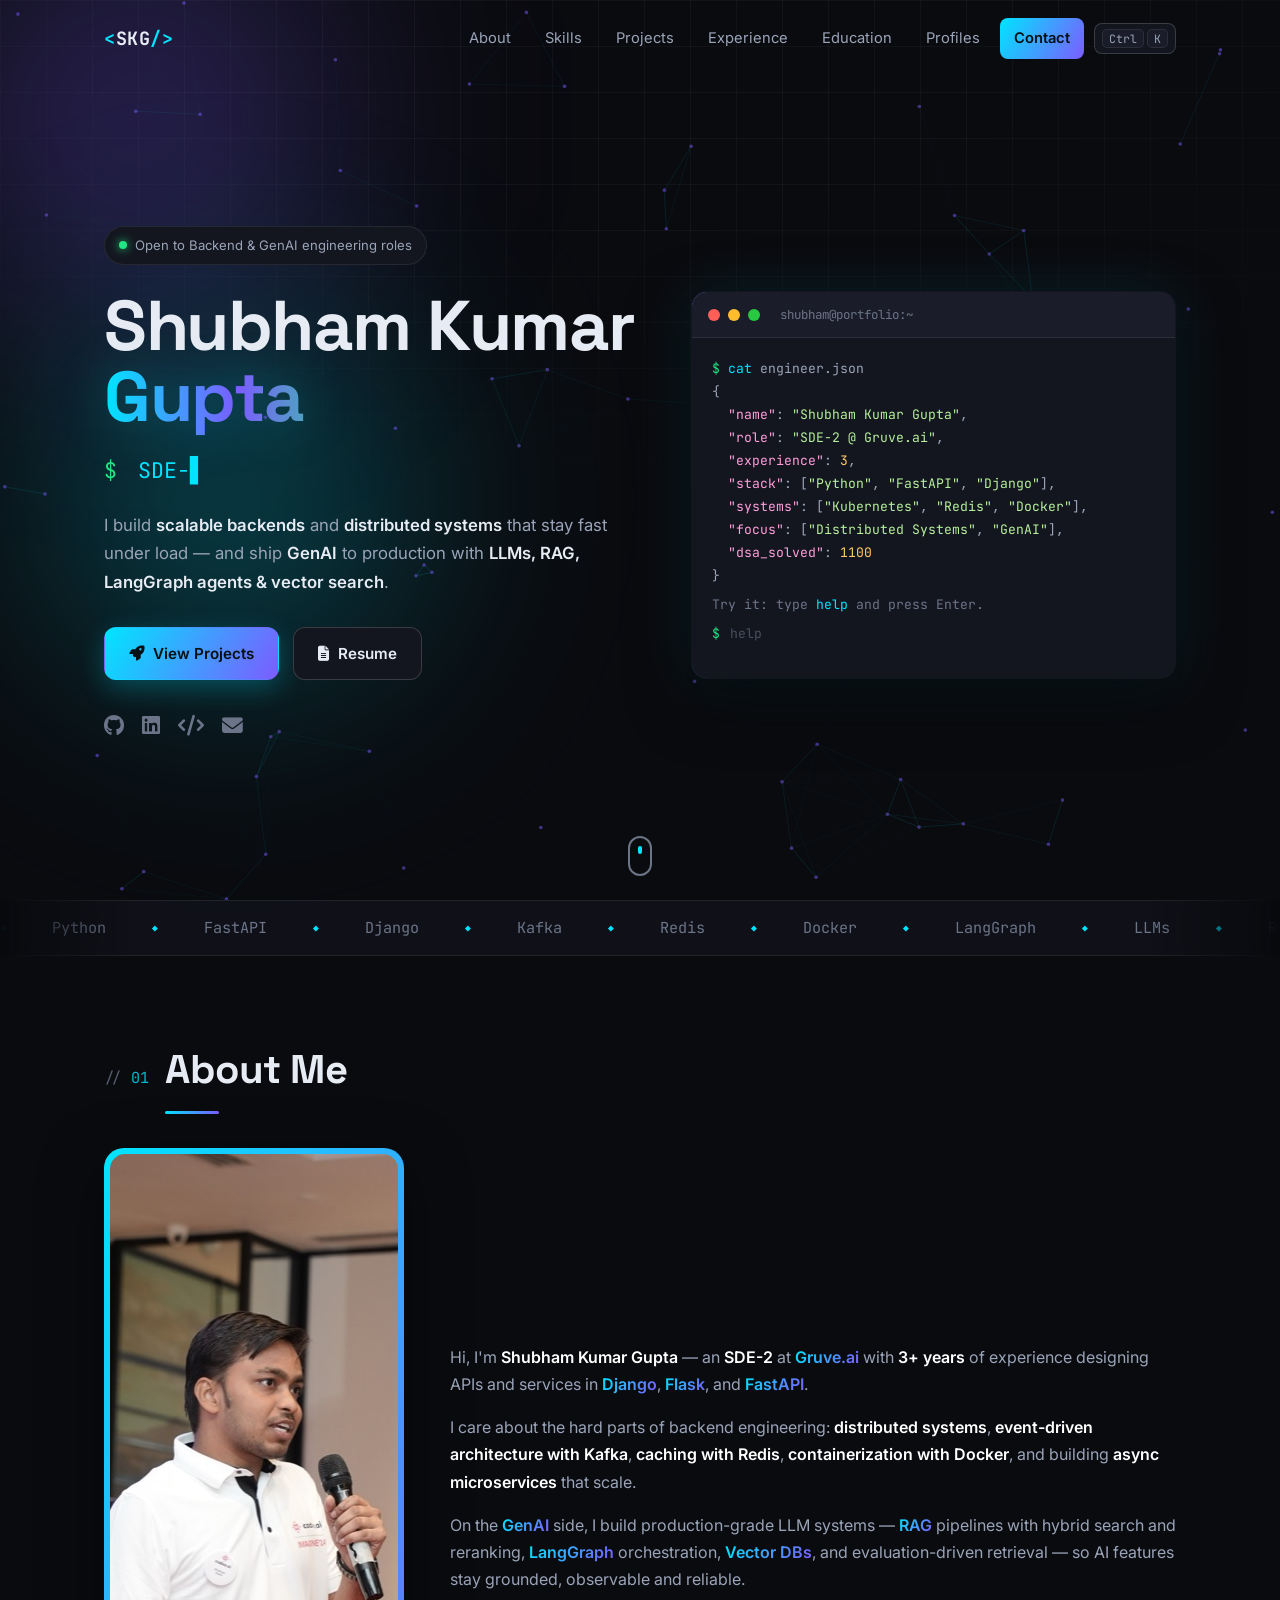
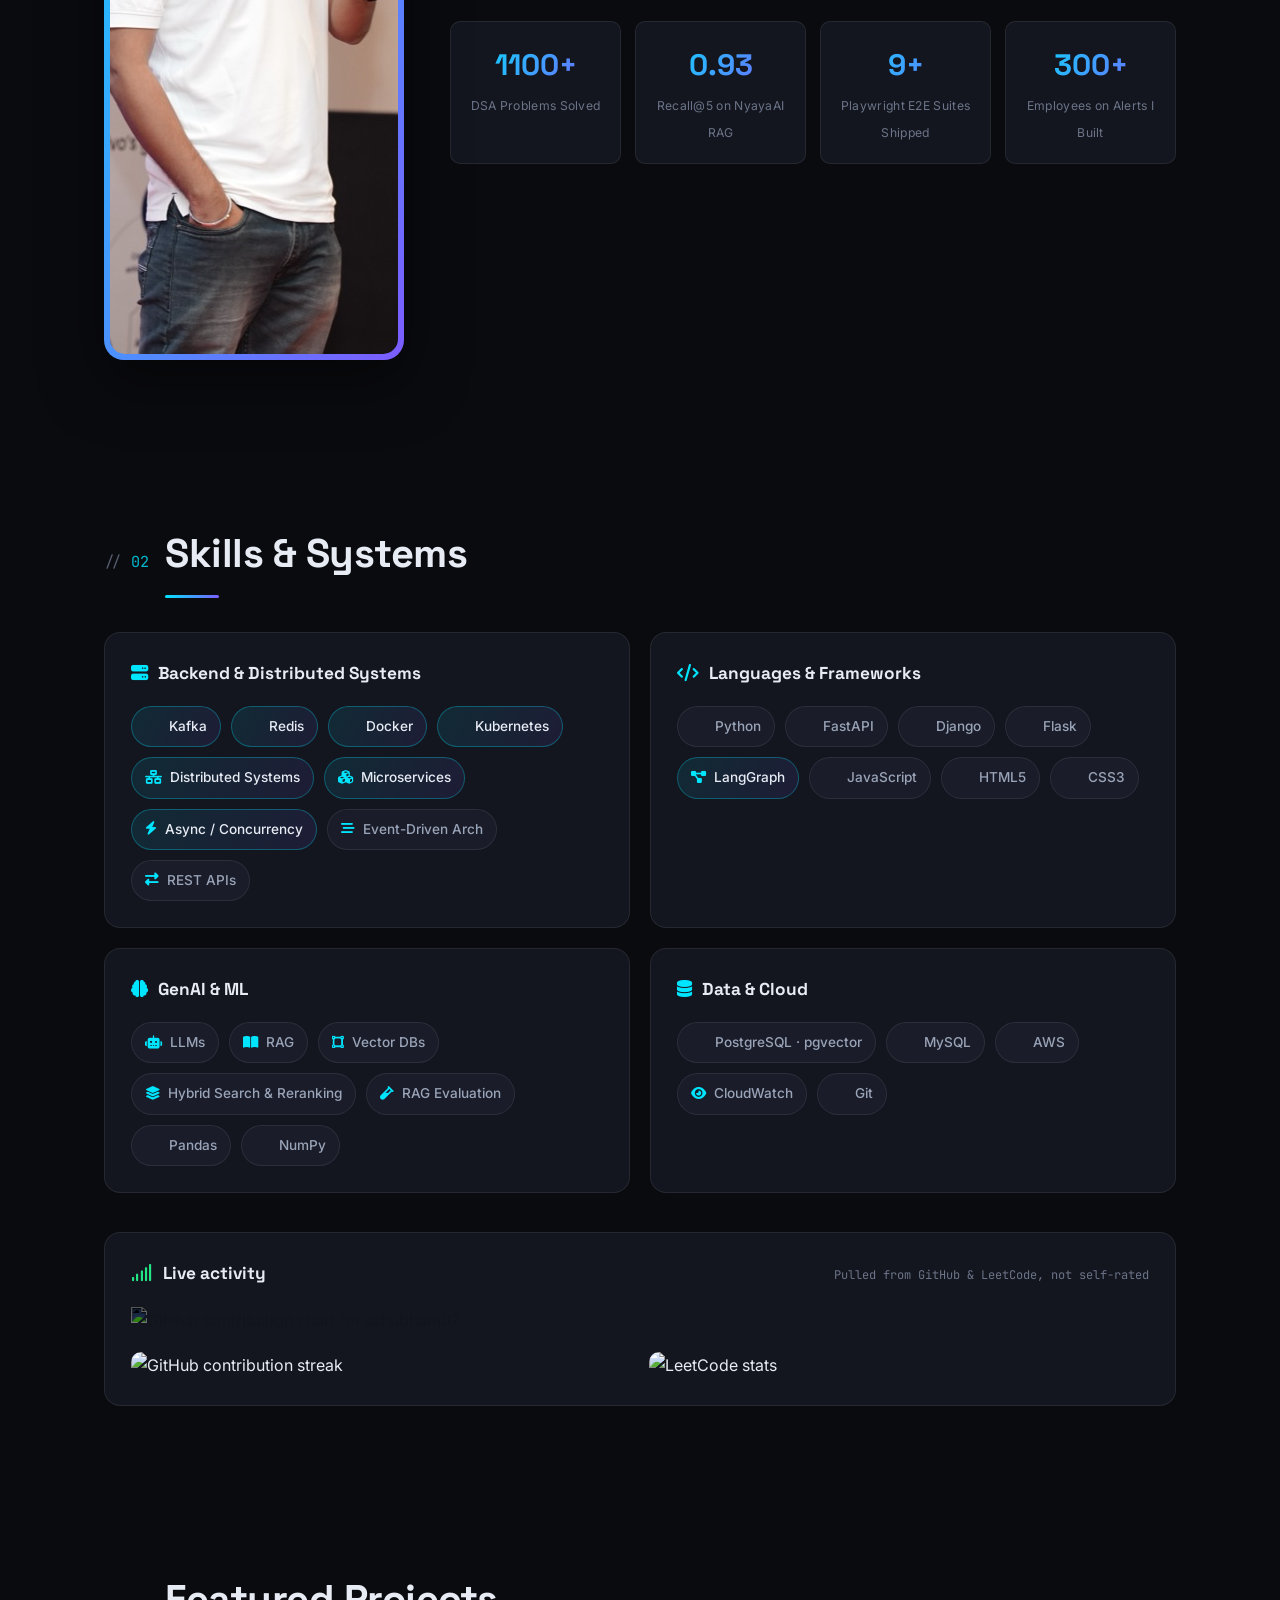
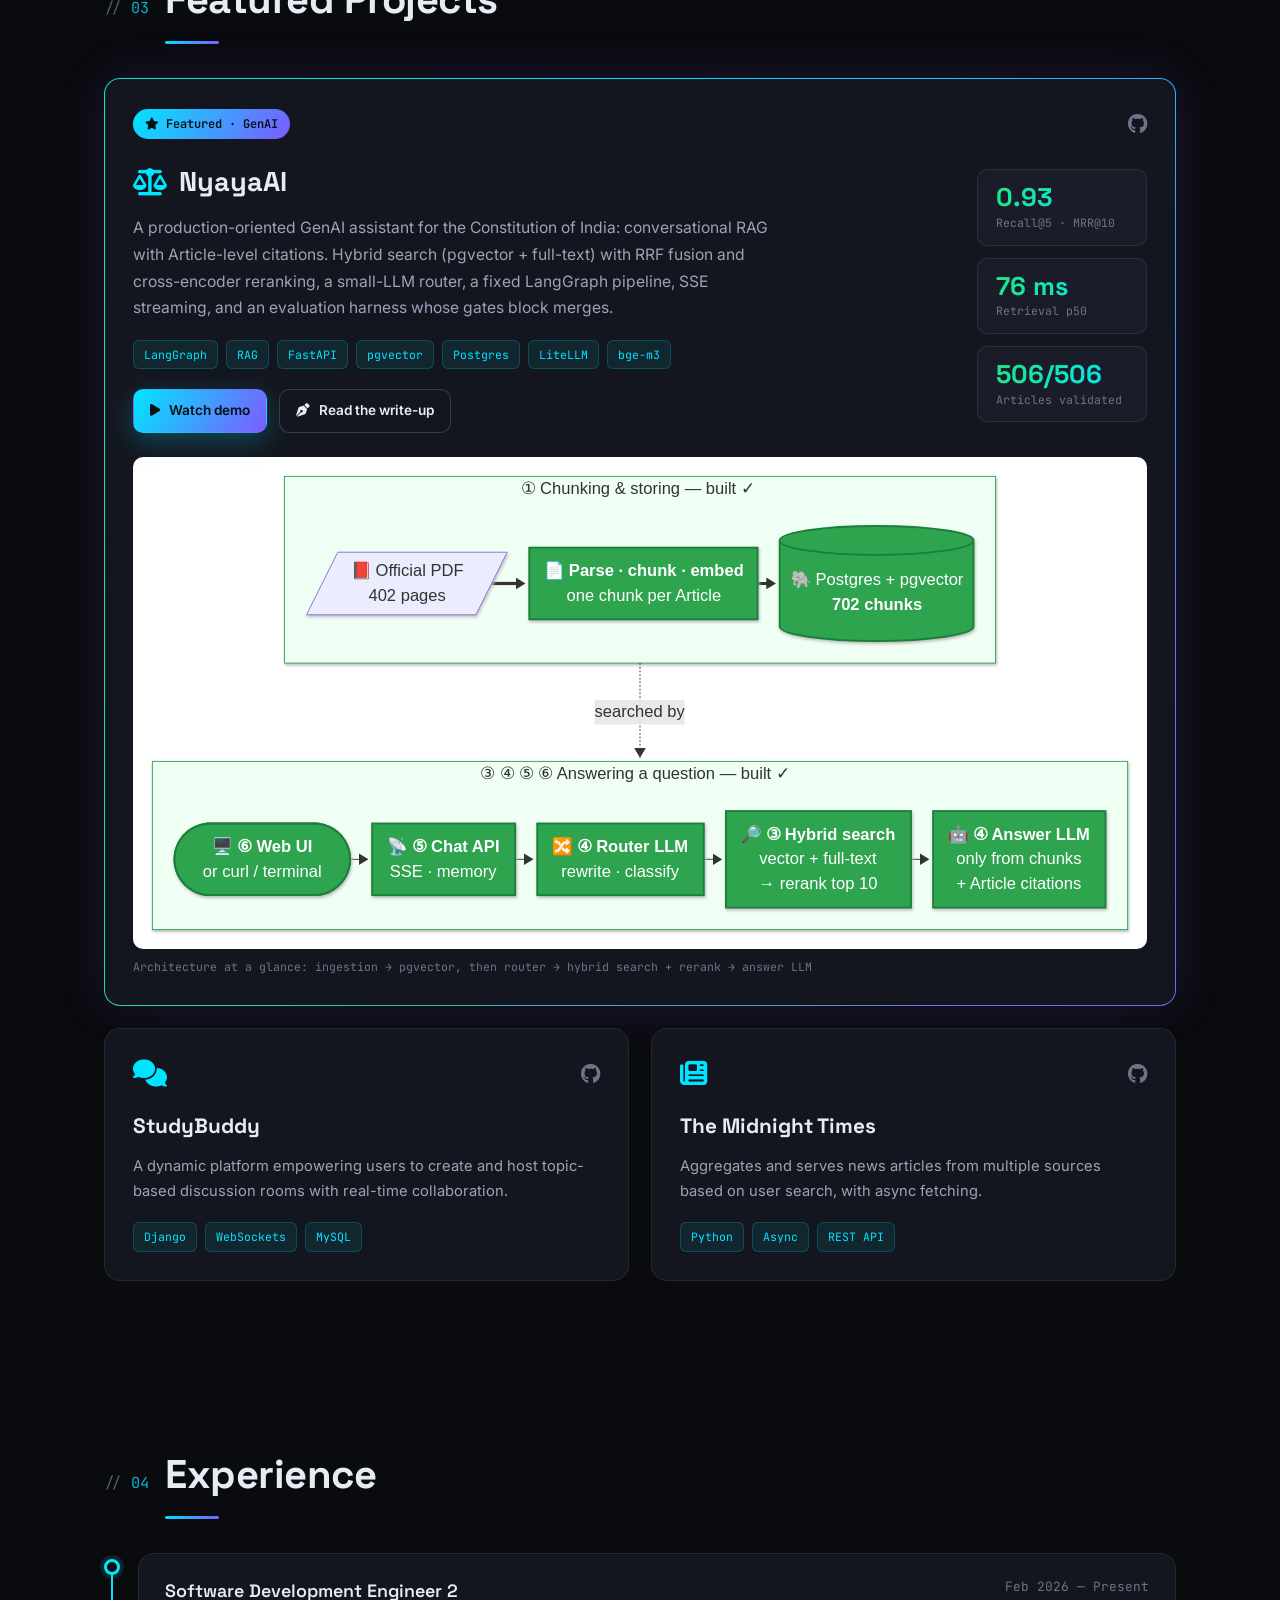
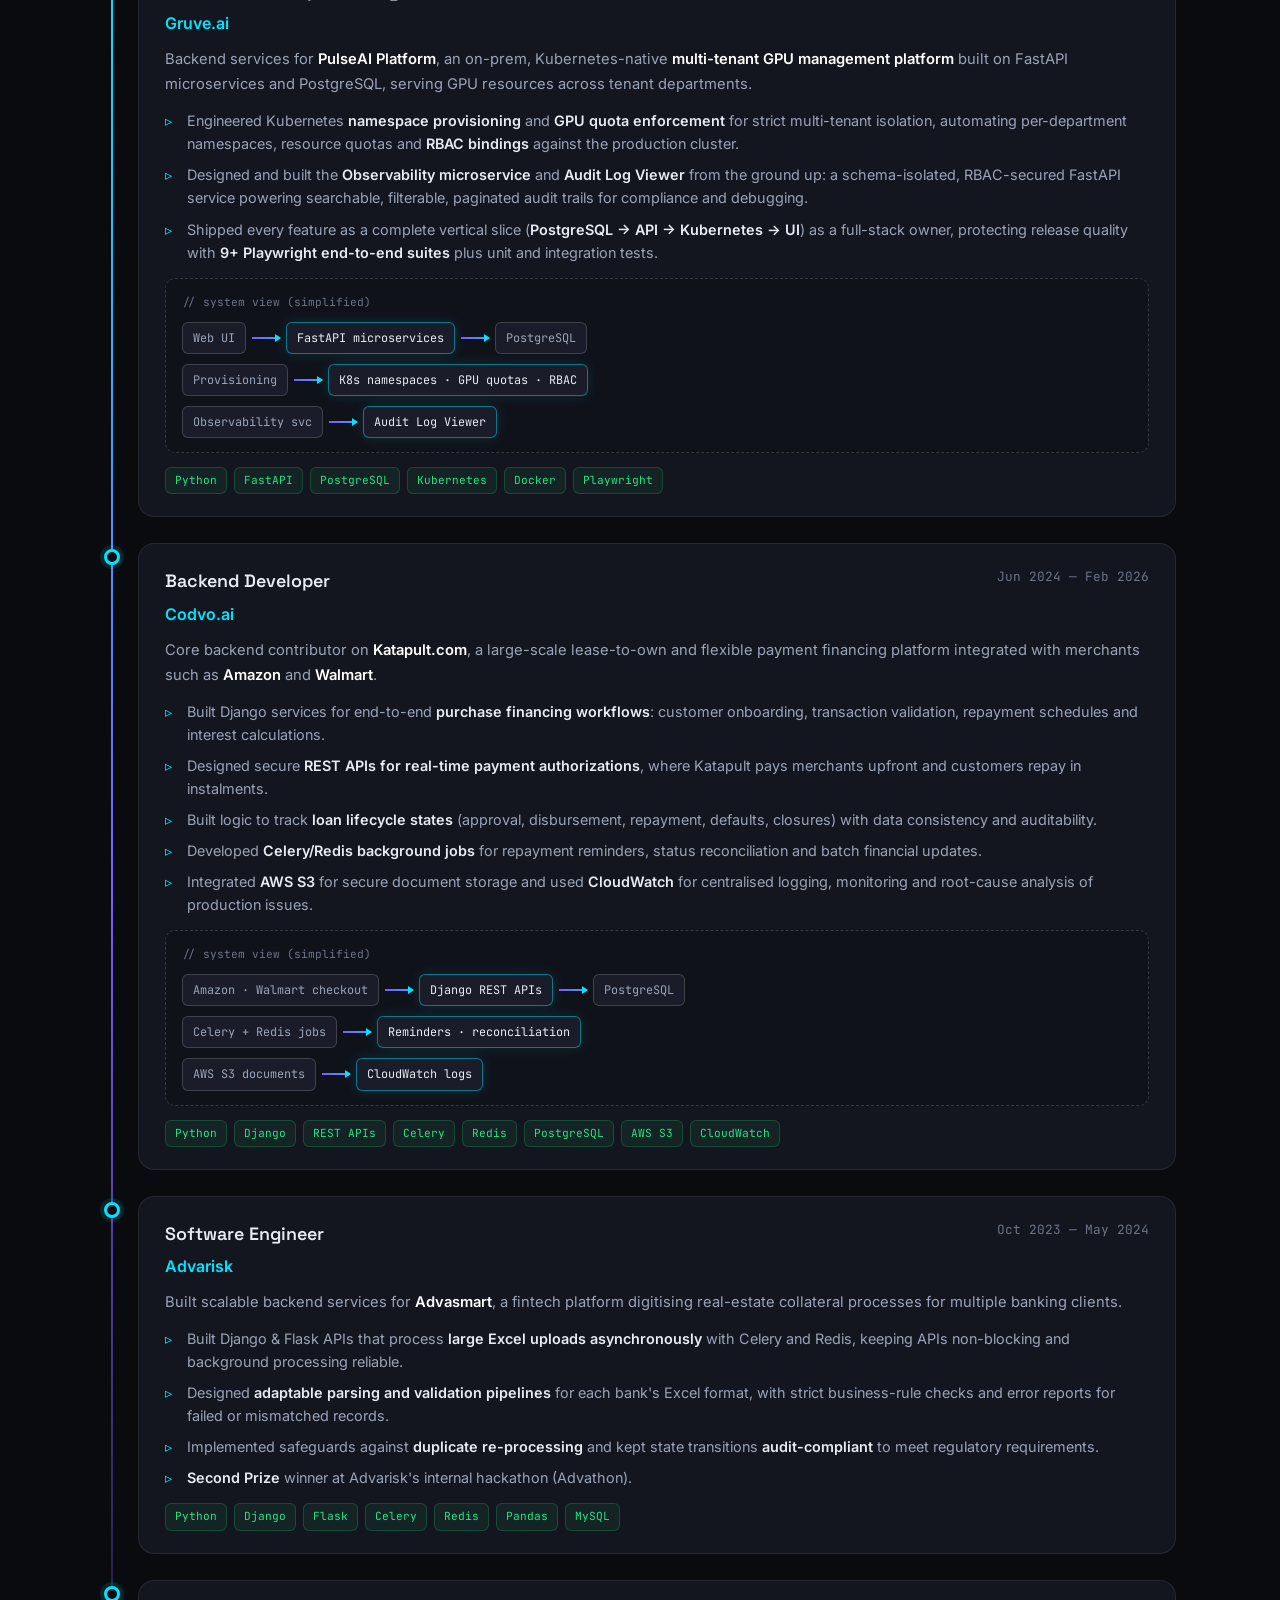
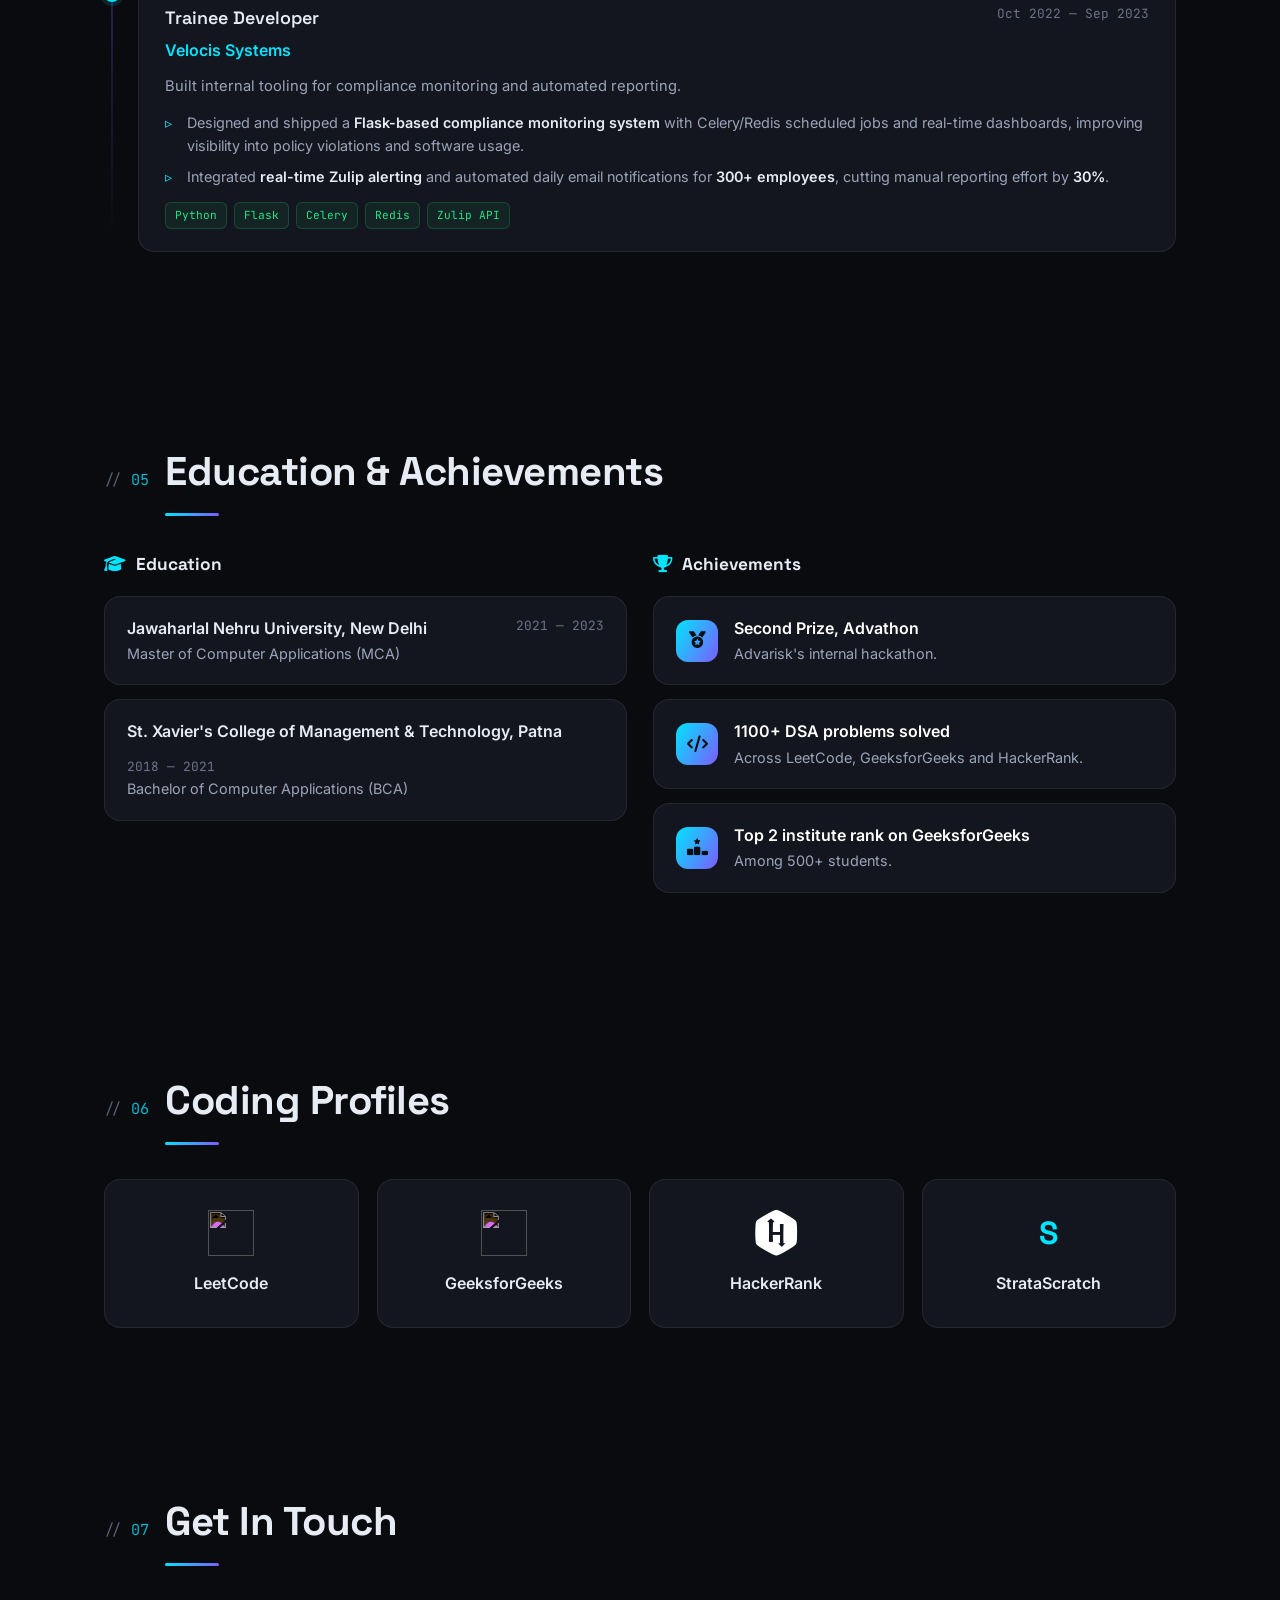
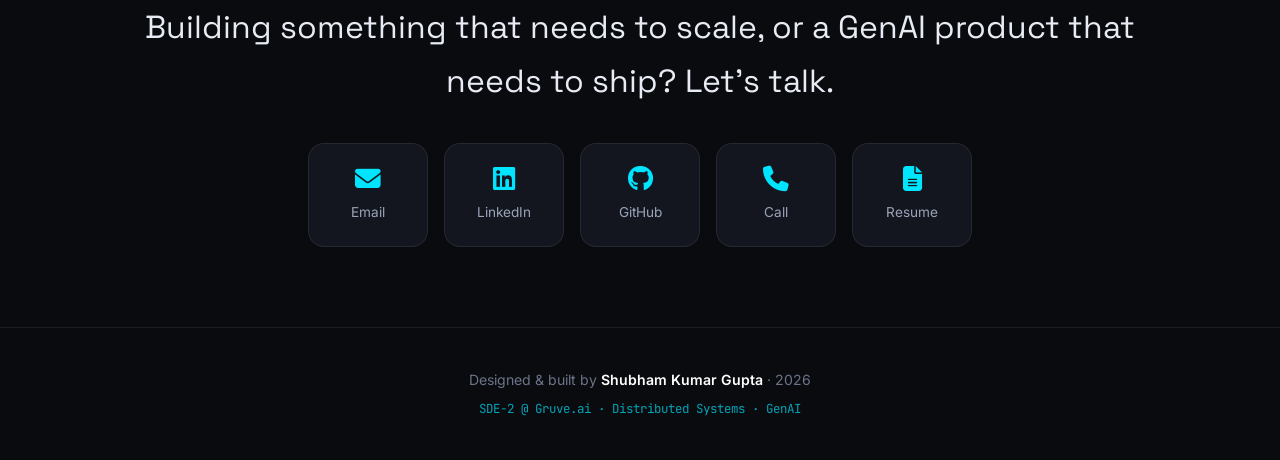
==== commit 28e0ea75: "Portfolio refresh: SDE-2 role, NyayaAI, interactive terminal, write-up - Update resume link, role to" ====
--- a/index.html
+++ b/index.html
@@ -3,8 +3,24 @@
 <head>
     <meta charset="UTF-8">
     <meta name="viewport" content="width=device-width, initial-scale=1.0">
-    <meta name="description" content="Shubham Kumar Gupta — Backend Engineer specializing in distributed systems, microservices, and AI-powered applications.">
-    <title>Shubham Kumar Gupta — Backend Engineer</title>
+    <meta name="description" content="Shubham Kumar Gupta — SDE-2 at Gruve.ai building distributed systems, microservices, and production GenAI applications with LLMs, RAG and LangGraph.">
+    <title>Shubham Kumar Gupta — SDE-2 · Backend &amp; GenAI</title>
+
+    <meta name="theme-color" content="#0a0b0f">
+    <link rel="canonical" href="https://sshubham07.github.io/">
+    <link rel="icon" type="image/svg+xml" href="images/favicon.svg">
+
+    <!-- Link previews (LinkedIn, WhatsApp, X) -->
+    <meta property="og:type" content="website">
+    <meta property="og:url" content="https://sshubham07.github.io/">
+    <meta property="og:title" content="Shubham Kumar Gupta — SDE-2 · Backend &amp; GenAI Engineer">
+    <meta property="og:description" content="SDE-2 at Gruve.ai. Python microservices, Kubernetes, distributed systems and production GenAI (RAG, LangGraph, pgvector).">
+    <meta property="og:image" content="https://sshubham07.github.io/images/og-image.png">
+    <meta property="og:image:width" content="1200">
+    <meta property="og:image:height" content="630">
+    <meta name="twitter:card" content="summary_large_image">
+    <meta name="twitter:title" content="Shubham Kumar Gupta — SDE-2 · Backend &amp; GenAI Engineer">
+    <meta name="twitter:image" content="https://sshubham07.github.io/images/og-image.png">
 
     <!-- Fonts -->
     <link rel="preconnect" href="https://fonts.googleapis.com">
@@ -22,6 +38,8 @@
     <div class="bg-orb bg-orb--1" aria-hidden="true"></div>
     <div class="bg-orb bg-orb--2" aria-hidden="true"></div>
     <div class="bg-noise" aria-hidden="true"></div>
+    <canvas class="bg-net" id="netCanvas" aria-hidden="true"></canvas>
+    <div class="cursor-glow" id="cursorGlow" aria-hidden="true"></div>
 
     <!-- Scroll progress bar -->
     <div class="scroll-progress" id="scrollProgress" aria-hidden="true"></div>
@@ -37,9 +55,11 @@
                 <a href="#skills" class="nav__link">Skills</a>
                 <a href="#projects" class="nav__link">Projects</a>
                 <a href="#experience" class="nav__link">Experience</a>
+                <a href="#education" class="nav__link">Education</a>
                 <a href="#profiles" class="nav__link">Profiles</a>
                 <a href="#contact" class="nav__link nav__link--cta">Contact</a>
             </nav>
+            <button class="nav__kbd" id="paletteOpen" aria-label="Open command menu"><kbd>⌘</kbd><kbd>K</kbd></button>
             <button class="nav__toggle" id="navToggle" aria-label="Toggle navigation">
                 <span></span><span></span><span></span>
             </button>
@@ -50,7 +70,7 @@
     <section id="hero" class="hero">
         <div class="hero__content">
             <div class="hero__badge reveal">
-                <span class="hero__badge-dot"></span> Available for backend &amp; distributed systems roles
+                <span class="hero__badge-dot"></span> Open to Backend &amp; GenAI engineering roles
             </div>
             <h1 class="hero__title reveal">
                 Shubham Kumar<br><span class="hero__title-accent">Gupta</span>
@@ -61,11 +81,11 @@
             </div>
             <p class="hero__tagline reveal">
                 I build <strong>scalable backends</strong> and <strong>distributed systems</strong> that stay fast under load —
-                and I bring <strong>LLMs, RAG &amp; vector search</strong> to production.
+                and ship <strong>GenAI</strong> to production with <strong>LLMs, RAG, LangGraph agents &amp; vector search</strong>.
             </p>
             <div class="hero__cta reveal">
                 <a href="#projects" class="btn btn--primary"><i class="fas fa-rocket"></i> View Projects</a>
-                <a href="https://drive.google.com/file/d/1Ub_r9_SZnv_PBY9gSkmfLOwtNbCpjzyK/view" target="_blank" rel="noopener" class="btn btn--ghost"><i class="fas fa-file-alt"></i> Resume</a>
+                <a href="https://drive.google.com/file/d/19_RhvogvO401x6xOO7PbsNGkXWMxYwpz/view?usp=sharing" target="_blank" rel="noopener" class="btn btn--ghost"><i class="fas fa-file-alt"></i> Resume</a>
             </div>
             <div class="hero__socials reveal">
                 <a href="https://github.com/sshubham07" target="_blank" rel="noopener" aria-label="GitHub"><i class="fab fa-github"></i></a>
@@ -81,19 +101,24 @@
                 <span class="terminal__dot terminal__dot--red"></span>
                 <span class="terminal__dot terminal__dot--yellow"></span>
                 <span class="terminal__dot terminal__dot--green"></span>
-                <span class="terminal__title">shubham@gruve: ~/whoami</span>
-            </div>
-            <pre class="terminal__body"><code><span class="tok-c">$</span> <span class="tok-cmd">cat</span> engineer.json
+                <span class="terminal__title">shubham@portfolio:~</span>
+            </div>
+            <div class="terminal__body" id="term">
+                <div class="terminal__out" id="termOut"><pre><span class="tok-c">$</span> <span class="tok-cmd">cat</span> engineer.json
 {
   <span class="tok-k">"name"</span>: <span class="tok-s">"Shubham Kumar Gupta"</span>,
-  <span class="tok-k">"role"</span>: <span class="tok-s">"Backend Engineer @ Gruve.ai"</span>,
+  <span class="tok-k">"role"</span>: <span class="tok-s">"SDE-2 @ Gruve.ai"</span>,
   <span class="tok-k">"experience"</span>: <span class="tok-n">3</span>,
   <span class="tok-k">"stack"</span>: [<span class="tok-s">"Python"</span>, <span class="tok-s">"FastAPI"</span>, <span class="tok-s">"Django"</span>],
-  <span class="tok-k">"systems"</span>: [<span class="tok-s">"Kafka"</span>, <span class="tok-s">"Redis"</span>, <span class="tok-s">"Docker"</span>],
-  <span class="tok-k">"focus"</span>: <span class="tok-s">"Distributed Systems &amp; GenAI"</span>,
-  <span class="tok-k">"dsa_solved"</span>: <span class="tok-n">1000</span>
-}
-<span class="tok-c">$</span> <span class="tok-cmd">./deploy</span> --scale <span class="tok-blink">▋</span></code></pre>
+  <span class="tok-k">"systems"</span>: [<span class="tok-s">"Kubernetes"</span>, <span class="tok-s">"Redis"</span>, <span class="tok-s">"Docker"</span>],
+  <span class="tok-k">"focus"</span>: [<span class="tok-s">"Distributed Systems"</span>, <span class="tok-s">"GenAI"</span>],
+  <span class="tok-k">"dsa_solved"</span>: <span class="tok-n">1100</span>
+}</pre><p class="term-hint">Try it: type <span class="tok-cmd">help</span> and press Enter.</p></div>
+                <form class="terminal__prompt" id="termForm" autocomplete="off">
+                    <label for="termInput" class="tok-c">$</label>
+                    <input id="termInput" type="text" spellcheck="false" autocapitalize="off" aria-label="Terminal command" placeholder="help">
+                </form>
+            </div>
         </div>
 
         <a href="#about" class="hero__scroll" aria-label="Scroll down">
@@ -101,6 +126,14 @@
         </a>
     </section>
 
+    <!-- Tech marquee -->
+    <div class="marquee" aria-hidden="true">
+        <div class="marquee__track">
+            <span>Python</span><span>FastAPI</span><span>Django</span><span>Kafka</span><span>Redis</span><span>Docker</span><span>LangGraph</span><span>LLMs</span><span>RAG</span><span>pgvector</span><span>Microservices</span><span>AWS</span>
+            <span>Python</span><span>FastAPI</span><span>Django</span><span>Kafka</span><span>Redis</span><span>Docker</span><span>LangGraph</span><span>LLMs</span><span>RAG</span><span>pgvector</span><span>Microservices</span><span>AWS</span>
+        </div>
+    </div>
+
     <main>
         <!-- About -->
         <section id="about" class="section">
@@ -111,12 +144,12 @@
             <div class="about">
                 <div class="about__photo reveal">
                     <div class="about__photo-frame">
-                        <img src="images/my-photo.JPG" alt="Shubham Kumar Gupta">
+                        <img src="images/my-photo-small.jpg" alt="Shubham Kumar Gupta" width="608" height="800" loading="lazy">
                     </div>
                 </div>
                 <div class="about__body reveal">
                     <p>
-                        Hi, I'm <strong>Shubham Kumar Gupta</strong> — a Backend Engineer at
+                        Hi, I'm <strong>Shubham Kumar Gupta</strong> — an <strong>SDE-2</strong> at
                         <span class="grad-text">Gruve.ai</span> with <strong>3+ years</strong> of experience designing
                         APIs and services in <span class="grad-text">Django</span>, <span class="grad-text">Flask</span>,
                         and <span class="grad-text">FastAPI</span>.
@@ -125,25 +158,29 @@
                         I care about the hard parts of backend engineering: <strong>distributed systems</strong>,
                         <strong>event-driven architecture with Kafka</strong>, <strong>caching with Redis</strong>,
                         <strong>containerization with Docker</strong>, and building <strong>async microservices</strong>
-                        that scale. I also ship <span class="grad-text">LLM</span>, <span class="grad-text">RAG</span>,
-                        and <span class="grad-text">Vector DB</span> features into real products.
+                        that scale.</p>
+                    <p>
+                        On the <span class="grad-text">GenAI</span> side, I build production-grade LLM systems —
+                        <span class="grad-text">RAG</span> pipelines with hybrid search and reranking,
+                        <span class="grad-text">LangGraph</span> orchestration, <span class="grad-text">Vector DBs</span>,
+                        and evaluation-driven retrieval — so AI features stay grounded, observable and reliable.
                     </p>
                     <div class="stats">
                         <div class="stat">
-                            <span class="stat__num" data-target="3" data-suffix="+">0</span>
-                            <span class="stat__label">Years Experience</span>
+                            <span class="stat__num" data-target="1100" data-suffix="+">0</span>
+                            <span class="stat__label">DSA Problems Solved</span>
                         </div>
                         <div class="stat">
-                            <span class="stat__num" data-target="1000" data-suffix="+">0</span>
-                            <span class="stat__label">DSA Problems Solved</span>
+                            <span class="stat__num" data-target="0.93" data-decimals="2" data-suffix="">0</span>
+                            <span class="stat__label">Recall@5 on NyayaAI RAG</span>
                         </div>
                         <div class="stat">
-                            <span class="stat__num" data-target="4" data-suffix="">0</span>
-                            <span class="stat__label">Companies Shipped At</span>
+                            <span class="stat__num" data-target="9" data-suffix="+">0</span>
+                            <span class="stat__label">Playwright E2E Suites Shipped</span>
                         </div>
                         <div class="stat">
-                            <span class="stat__num" data-target="15" data-suffix="+">0</span>
-                            <span class="stat__label">Technologies</span>
+                            <span class="stat__num" data-target="300" data-suffix="+">0</span>
+                            <span class="stat__label">Employees on Alerts I Built</span>
                         </div>
                     </div>
                 </div>
@@ -165,6 +202,7 @@
                         <span class="chip chip--hot"><img src="https://cdn.jsdelivr.net/npm/simple-icons@v9/icons/apachekafka.svg" alt="" class="chip__ico"> Kafka</span>
                         <span class="chip chip--hot"><img src="https://cdn.jsdelivr.net/npm/simple-icons@v9/icons/redis.svg" alt="" class="chip__ico"> Redis</span>
                         <span class="chip chip--hot"><img src="https://cdn.jsdelivr.net/npm/simple-icons@v9/icons/docker.svg" alt="" class="chip__ico"> Docker</span>
+                        <span class="chip chip--hot"><img src="https://cdn.jsdelivr.net/npm/simple-icons@v9/icons/kubernetes.svg" alt="" class="chip__ico"> Kubernetes</span>
                         <span class="chip chip--hot"><i class="fas fa-network-wired"></i> Distributed Systems</span>
                         <span class="chip chip--hot"><i class="fas fa-cubes"></i> Microservices</span>
                         <span class="chip chip--hot"><i class="fas fa-bolt"></i> Async / Concurrency</span>
@@ -181,6 +219,7 @@
                         <span class="chip"><img src="https://cdn.jsdelivr.net/npm/simple-icons@v9/icons/fastapi.svg" alt="" class="chip__ico"> FastAPI</span>
                         <span class="chip"><img src="https://cdn.jsdelivr.net/npm/simple-icons@v9/icons/django.svg" alt="" class="chip__ico"> Django</span>
                         <span class="chip"><img src="https://cdn.jsdelivr.net/npm/simple-icons@v9/icons/flask.svg" alt="" class="chip__ico"> Flask</span>
+                        <span class="chip chip--hot"><i class="fas fa-diagram-project"></i> LangGraph</span>
                         <span class="chip"><img src="https://cdn.jsdelivr.net/npm/simple-icons@v9/icons/javascript.svg" alt="" class="chip__ico"> JavaScript</span>
                         <span class="chip"><img src="https://cdn.jsdelivr.net/npm/simple-icons@v9/icons/html5.svg" alt="" class="chip__ico"> HTML5</span>
                         <span class="chip"><img src="https://cdn.jsdelivr.net/npm/simple-icons@v9/icons/css3.svg" alt="" class="chip__ico"> CSS3</span>
@@ -189,11 +228,13 @@
 
                 <!-- AI / ML -->
                 <div class="skill-cat reveal">
-                    <h3 class="skill-cat__title"><i class="fas fa-brain"></i> AI / GenAI</h3>
+                    <h3 class="skill-cat__title"><i class="fas fa-brain"></i> GenAI &amp; ML</h3>
                     <div class="chips">
                         <span class="chip"><i class="fas fa-robot"></i> LLMs</span>
                         <span class="chip"><i class="fas fa-book-open"></i> RAG</span>
                         <span class="chip"><i class="fas fa-vector-square"></i> Vector DBs</span>
+                        <span class="chip"><i class="fas fa-layer-group"></i> Hybrid Search &amp; Reranking</span>
+                        <span class="chip"><i class="fas fa-vial"></i> RAG Evaluation</span>
                         <span class="chip"><img src="https://cdn.jsdelivr.net/npm/simple-icons@v9/icons/pandas.svg" alt="" class="chip__ico"> Pandas</span>
                         <span class="chip"><img src="https://cdn.jsdelivr.net/npm/simple-icons@v9/icons/numpy.svg" alt="" class="chip__ico"> NumPy</span>
                     </div>
@@ -203,6 +244,7 @@
                 <div class="skill-cat reveal">
                     <h3 class="skill-cat__title"><i class="fas fa-database"></i> Data &amp; Cloud</h3>
                     <div class="chips">
+                        <span class="chip"><img src="https://cdn.jsdelivr.net/npm/simple-icons@v9/icons/postgresql.svg" alt="" class="chip__ico"> PostgreSQL · pgvector</span>
                         <span class="chip"><img src="https://cdn.jsdelivr.net/npm/simple-icons@v9/icons/mysql.svg" alt="" class="chip__ico"> MySQL</span>
                         <span class="chip"><img src="https://cdn.jsdelivr.net/npm/simple-icons@v9/icons/amazonaws.svg" alt="" class="chip__ico"> AWS</span>
                         <span class="chip"><i class="fas fa-eye"></i> CloudWatch</span>
@@ -211,23 +253,22 @@
                 </div>
             </div>
 
-            <!-- Proficiency bars -->
-            <div class="proficiency reveal">
-                <div class="prof">
-                    <div class="prof__head"><span>Backend &amp; API Design</span><span class="prof__pct">92%</span></div>
-                    <div class="prof__track"><div class="prof__fill" data-fill="92"></div></div>
-                </div>
-                <div class="prof">
-                    <div class="prof__head"><span>Distributed Systems &amp; Microservices</span><span class="prof__pct">85%</span></div>
-                    <div class="prof__track"><div class="prof__fill" data-fill="85"></div></div>
-                </div>
-                <div class="prof">
-                    <div class="prof__head"><span>Kafka / Redis / Docker</span><span class="prof__pct">88%</span></div>
-                    <div class="prof__track"><div class="prof__fill" data-fill="88"></div></div>
-                </div>
-                <div class="prof">
-                    <div class="prof__head"><span>GenAI · LLMs · RAG</span><span class="prof__pct">80%</span></div>
-                    <div class="prof__track"><div class="prof__fill" data-fill="80"></div></div>
+            <!-- Live activity -->
+            <div class="activity reveal">
+                <div class="activity__head">
+                    <h3><i class="fas fa-signal"></i> Live activity</h3>
+                    <span class="activity__note">Pulled from GitHub &amp; LeetCode, not self-rated</span>
+                </div>
+                <a class="activity__chart" href="https://github.com/sshubham07" target="_blank" rel="noopener">
+                    <img src="https://ghchart.rshah.org/00e5ff/sshubham07" alt="GitHub contribution chart for sshubham07" loading="lazy">
+                </a>
+                <div class="activity__cards">
+                    <a href="https://github.com/sshubham07" target="_blank" rel="noopener">
+                        <img src="https://streak-stats.demolab.com/?user=sshubham07&amp;theme=tokyonight&amp;hide_border=true&amp;background=14161F&amp;ring=00E5FF&amp;fire=7C5CFF&amp;currStreakLabel=00E5FF" alt="GitHub contribution streak" loading="lazy">
+                    </a>
+                    <a href="https://leetcode.com/u/shubhamkumargupta2_gmail_com/" target="_blank" rel="noopener">
+                        <img src="https://leetcard.jacoblin.cool/shubhamkumargupta2_gmail_com?theme=dark&amp;border=0&amp;radius=10" alt="LeetCode stats" loading="lazy">
+                    </a>
                 </div>
             </div>
         </section>
@@ -239,6 +280,35 @@
                 <h2 class="section__title">Featured Projects</h2>
             </div>
             <div class="projects">
+                <article class="pcard pcard--featured reveal">
+                    <div class="pcard__top">
+                        <span class="pcard__badge"><i class="fas fa-star"></i> Featured · GenAI</span>
+                        <a href="https://github.com/sshubham07/anuchhed-ai" target="_blank" rel="noopener" class="pcard__link" aria-label="NyayaAI source"><i class="fab fa-github"></i></a>
+                    </div>
+                    <div class="pcard__featured-body">
+                        <div>
+                            <h3 class="pcard__title"><i class="fas fa-scale-balanced pcard__icon"></i> NyayaAI</h3>
+                            <p class="pcard__desc">A production-oriented GenAI assistant for the Constitution of India: conversational RAG with Article-level citations. Hybrid search (pgvector + full-text) with RRF fusion and cross-encoder reranking, a small-LLM router, a fixed LangGraph pipeline, SSE streaming, and an evaluation harness whose gates block merges.</p>
+                            <div class="pcard__tags">
+                                <span>LangGraph</span><span>RAG</span><span>FastAPI</span><span>pgvector</span><span>Postgres</span><span>LiteLLM</span><span>bge-m3</span>
+                            </div>
+                            <div class="pcard__actions">
+                                <a href="https://github.com/sshubham07/anuchhed-ai#-demo" target="_blank" rel="noopener" class="btn btn--primary btn--sm"><i class="fas fa-play"></i> Watch demo</a>
+                                <a href="writing/nyayaai-retrieval.html" class="btn btn--ghost btn--sm"><i class="fas fa-pen-nib"></i> Read the write-up</a>
+                            </div>
+                        </div>
+                        <div class="pcard__metrics">
+                            <div class="metric"><span class="metric__num">0.93</span><span class="metric__label">Recall@5 · MRR@10</span></div>
+                            <div class="metric"><span class="metric__num">76 ms</span><span class="metric__label">Retrieval p50</span></div>
+                            <div class="metric"><span class="metric__num">506/506</span><span class="metric__label">Articles validated</span></div>
+                        </div>
+                    </div>
+                    <figure class="pcard__diagram">
+                        <a href="images/nyayaai-architecture.svg" target="_blank" rel="noopener"><img src="images/nyayaai-architecture.svg" alt="NyayaAI architecture: PDF is chunked and stored in pgvector; a question from the web UI goes through the chat API, router, hybrid search with reranker, and the answer LLM" loading="lazy"></a>
+                        <figcaption>Architecture at a glance: ingestion → pgvector, then router → hybrid search + rerank → answer LLM</figcaption>
+                    </figure>
+                </article>
+
                 <article class="pcard reveal">
                     <div class="pcard__top">
                         <i class="fas fa-comments pcard__icon"></i>
@@ -263,17 +333,6 @@
                     </div>
                 </article>
 
-                <article class="pcard reveal">
-                    <div class="pcard__top">
-                        <i class="fas fa-check-double pcard__icon"></i>
-                        <a href="https://github.com/sshubham07/FastApi" target="_blank" rel="noopener" class="pcard__link" aria-label="FastAPI Todo source"><i class="fab fa-github"></i></a>
-                    </div>
-                    <h3 class="pcard__title">FastAPI Todo</h3>
-                    <p class="pcard__desc">Full-stack Todo service with JWT authentication, complete CRUD operations and a tested API layer.</p>
-                    <div class="pcard__tags">
-                        <span>FastAPI</span><span>JWT</span><span>Pytest</span>
-                    </div>
-                </article>
             </div>
         </section>
 
@@ -289,31 +348,108 @@
                     <div class="tl-item__card">
                         <div class="tl-item__meta"><span class="tl-item__role">Software Development Engineer 2</span><span class="tl-item__date">Feb 2026 — Present</span></div>
                         <div class="tl-item__co">Gruve.ai</div>
-                        <p>Deployed on <strong>Pulse AI</strong> — an AI-powered platform that turns operational signals into real-time, actionable intelligence. Build and scale the async, event-driven backend services that power its insight pipeline.</p>
-                    </div>
-                </div>
+                        <p>Backend services for <strong>PulseAI Platform</strong>, an on-prem, Kubernetes-native <strong>multi-tenant GPU management platform</strong> built on FastAPI microservices and PostgreSQL, serving GPU resources across tenant departments.</p>
+                        <ul class="tl-item__points">
+                            <li>Engineered Kubernetes <strong>namespace provisioning</strong> and <strong>GPU quota enforcement</strong> for strict multi-tenant isolation, automating per-department namespaces, resource quotas and <strong>RBAC bindings</strong> against the production cluster.</li>
+                            <li>Designed and built the <strong>Observability microservice</strong> and <strong>Audit Log Viewer</strong> from the ground up: a schema-isolated, RBAC-secured FastAPI service powering searchable, filterable, paginated audit trails for compliance and debugging.</li>
+                            <li>Shipped every feature as a complete vertical slice (<strong>PostgreSQL → API → Kubernetes → UI</strong>) as a full-stack owner, protecting release quality with <strong>9+ Playwright end-to-end suites</strong> plus unit and integration tests.</li>
+                        </ul>
+                        <div class="sysflow" role="img" aria-label="PulseAI: Web UI to FastAPI microservices to PostgreSQL; provisioning to Kubernetes namespaces, GPU quotas and RBAC; observability service to audit log viewer">
+                            <span class="sysflow__label">// system view (simplified)</span>
+                            <div class="sysflow__row"><span class="sysflow__node">Web UI</span><span class="sysflow__edge"></span><span class="sysflow__node sysflow__node--hot">FastAPI microservices</span><span class="sysflow__edge"></span><span class="sysflow__node">PostgreSQL</span></div>
+                            <div class="sysflow__row"><span class="sysflow__node">Provisioning</span><span class="sysflow__edge"></span><span class="sysflow__node sysflow__node--hot">K8s namespaces · GPU quotas · RBAC</span></div>
+                            <div class="sysflow__row"><span class="sysflow__node">Observability svc</span><span class="sysflow__edge"></span><span class="sysflow__node sysflow__node--hot">Audit Log Viewer</span></div>
+                        </div>
+                        <div class="tl-item__stack"><span>Python</span><span>FastAPI</span><span>PostgreSQL</span><span>Kubernetes</span><span>Docker</span><span>Playwright</span></div>
+                    </div>
+                </div>
+
                 <div class="tl-item reveal">
                     <div class="tl-item__dot"></div>
                     <div class="tl-item__card">
                         <div class="tl-item__meta"><span class="tl-item__role">Backend Developer</span><span class="tl-item__date">Jun 2024 — Feb 2026</span></div>
                         <div class="tl-item__co">Codvo.ai</div>
-                        <p>Led root-cause analysis for customer issues in the purchase flow using AWS CloudWatch, identifying and shipping effective fixes for production-critical services.</p>
-                    </div>
-                </div>
+                        <p>Core backend contributor on <strong>Katapult.com</strong>, a large-scale lease-to-own and flexible payment financing platform integrated with merchants such as <strong>Amazon</strong> and <strong>Walmart</strong>.</p>
+                        <ul class="tl-item__points">
+                            <li>Built Django services for end-to-end <strong>purchase financing workflows</strong>: customer onboarding, transaction validation, repayment schedules and interest calculations.</li>
+                            <li>Designed secure <strong>REST APIs for real-time payment authorizations</strong>, where Katapult pays merchants upfront and customers repay in instalments.</li>
+                            <li>Built logic to track <strong>loan lifecycle states</strong> (approval, disbursement, repayment, defaults, closures) with data consistency and auditability.</li>
+                            <li>Developed <strong>Celery/Redis background jobs</strong> for repayment reminders, status reconciliation and batch financial updates.</li>
+                            <li>Integrated <strong>AWS S3</strong> for secure document storage and used <strong>CloudWatch</strong> for centralised logging, monitoring and root-cause analysis of production issues.</li>
+                        </ul>
+                        <div class="sysflow" role="img" aria-label="Katapult: merchants to Django REST APIs to PostgreSQL; Celery and Redis jobs for reminders and reconciliation; S3 and CloudWatch">
+                            <span class="sysflow__label">// system view (simplified)</span>
+                            <div class="sysflow__row"><span class="sysflow__node">Amazon · Walmart checkout</span><span class="sysflow__edge"></span><span class="sysflow__node sysflow__node--hot">Django REST APIs</span><span class="sysflow__edge"></span><span class="sysflow__node">PostgreSQL</span></div>
+                            <div class="sysflow__row"><span class="sysflow__node">Celery + Redis jobs</span><span class="sysflow__edge"></span><span class="sysflow__node sysflow__node--hot">Reminders · reconciliation</span></div>
+                            <div class="sysflow__row"><span class="sysflow__node">AWS S3 documents</span><span class="sysflow__edge"></span><span class="sysflow__node sysflow__node--hot">CloudWatch logs</span></div>
+                        </div>
+                        <div class="tl-item__stack"><span>Python</span><span>Django</span><span>REST APIs</span><span>Celery</span><span>Redis</span><span>PostgreSQL</span><span>AWS S3</span><span>CloudWatch</span></div>
+                    </div>
+                </div>
+
                 <div class="tl-item reveal">
                     <div class="tl-item__dot"></div>
                     <div class="tl-item__card">
                         <div class="tl-item__meta"><span class="tl-item__role">Software Engineer</span><span class="tl-item__date">Oct 2023 — May 2024</span></div>
                         <div class="tl-item__co">Advarisk</div>
-                        <p>Drove the 'Advasmart' project, digitizing real-estate collateral processes for banks and streamlining verification workflows.</p>
-                    </div>
-                </div>
+                        <p>Built scalable backend services for <strong>Advasmart</strong>, a fintech platform digitising real-estate collateral processes for multiple banking clients.</p>
+                        <ul class="tl-item__points">
+                            <li>Built Django &amp; Flask APIs that process <strong>large Excel uploads asynchronously</strong> with Celery and Redis, keeping APIs non-blocking and background processing reliable.</li>
+                            <li>Designed <strong>adaptable parsing and validation pipelines</strong> for each bank&#39;s Excel format, with strict business-rule checks and error reports for failed or mismatched records.</li>
+                            <li>Implemented safeguards against <strong>duplicate re-processing</strong> and kept state transitions <strong>audit-compliant</strong> to meet regulatory requirements.</li>
+                            <li><strong>Second Prize</strong> winner at Advarisk&#39;s internal hackathon (Advathon).</li>
+                        </ul>
+                        <div class="tl-item__stack"><span>Python</span><span>Django</span><span>Flask</span><span>Celery</span><span>Redis</span><span>Pandas</span><span>MySQL</span></div>
+                    </div>
+                </div>
+
                 <div class="tl-item reveal">
                     <div class="tl-item__dot"></div>
                     <div class="tl-item__card">
                         <div class="tl-item__meta"><span class="tl-item__role">Trainee Developer</span><span class="tl-item__date">Oct 2022 — Sep 2023</span></div>
                         <div class="tl-item__co">Velocis Systems</div>
-                        <p>Built an internal tool to monitor employee software installations and automate email alerting, reducing manual audits.</p>
+                        <p>Built internal tooling for compliance monitoring and automated reporting.</p>
+                        <ul class="tl-item__points">
+                            <li>Designed and shipped a <strong>Flask-based compliance monitoring system</strong> with Celery/Redis scheduled jobs and real-time dashboards, improving visibility into policy violations and software usage.</li>
+                            <li>Integrated <strong>real-time Zulip alerting</strong> and automated daily email notifications for <strong>300+ employees</strong>, cutting manual reporting effort by <strong>30%</strong>.</li>
+                        </ul>
+                        <div class="tl-item__stack"><span>Python</span><span>Flask</span><span>Celery</span><span>Redis</span><span>Zulip API</span></div>
+                    </div>
+                </div>
+            </div>
+        </section>
+
+        <!-- Education & Achievements -->
+        <section id="education" class="section">
+            <div class="section__head reveal">
+                <span class="section__index">05</span>
+                <h2 class="section__title">Education &amp; Achievements</h2>
+            </div>
+            <div class="edu">
+                <div class="edu__col reveal">
+                    <h3 class="edu__heading"><i class="fas fa-graduation-cap"></i> Education</h3>
+                    <div class="edu__card">
+                        <div class="edu__meta"><span class="edu__school">Jawaharlal Nehru University, New Delhi</span><span class="tl-item__date">2021 — 2023</span></div>
+                        <p>Master of Computer Applications (MCA)</p>
+                    </div>
+                    <div class="edu__card">
+                        <div class="edu__meta"><span class="edu__school">St. Xavier&#39;s College of Management &amp; Technology, Patna</span><span class="tl-item__date">2018 — 2021</span></div>
+                        <p>Bachelor of Computer Applications (BCA)</p>
+                    </div>
+                </div>
+                <div class="edu__col reveal">
+                    <h3 class="edu__heading"><i class="fas fa-trophy"></i> Achievements</h3>
+                    <div class="achv">
+                        <span class="achv__icon"><i class="fas fa-medal"></i></span>
+                        <div><strong>Second Prize, Advathon</strong><p>Advarisk&#39;s internal hackathon.</p></div>
+                    </div>
+                    <div class="achv">
+                        <span class="achv__icon"><i class="fas fa-code"></i></span>
+                        <div><strong>1100+ DSA problems solved</strong><p>Across LeetCode, GeeksforGeeks and HackerRank.</p></div>
+                    </div>
+                    <div class="achv">
+                        <span class="achv__icon"><i class="fas fa-ranking-star"></i></span>
+                        <div><strong>Top 2 institute rank on GeeksforGeeks</strong><p>Among 500+ students.</p></div>
                     </div>
                 </div>
             </div>
@@ -322,7 +458,7 @@
         <!-- Coding Profiles -->
         <section id="profiles" class="section">
             <div class="section__head reveal">
-                <span class="section__index">05</span>
+                <span class="section__index">06</span>
                 <h2 class="section__title">Coding Profiles</h2>
             </div>
             <div class="profiles">
@@ -335,7 +471,7 @@
                     <span>GeeksforGeeks</span>
                 </a>
                 <a href="https://www.hackerrank.com/profile/shubhamkumargup2" target="_blank" rel="noopener" class="profile-card reveal">
-                    <img src="https://cdn.jsdelivr.net/npm/simple-icons@v9/icons/hackerrank.svg" alt="" class="profile-card__ico">
+                    <i class="fab fa-hackerrank profile-card__ico profile-card__ico--fa" aria-hidden="true"></i>
                     <span>HackerRank</span>
                 </a>
                 <a href="https://platform.stratascratch.com/user/shubham007" target="_blank" rel="noopener" class="profile-card reveal">
@@ -348,11 +484,11 @@
         <!-- Contact -->
         <section id="contact" class="section">
             <div class="section__head reveal">
-                <span class="section__index">06</span>
+                <span class="section__index">07</span>
                 <h2 class="section__title">Get In Touch</h2>
             </div>
             <div class="contact reveal">
-                <p class="contact__lead">Building something that needs to scale? Let's talk.</p>
+                <p class="contact__lead">Building something that needs to scale, or a GenAI product that needs to ship? Let's talk.</p>
                 <div class="contact__grid">
                     <a href="mailto:shubhamkumargupta2@gmail.com" class="contact__item">
                         <i class="fas fa-envelope"></i><span>Email</span>
@@ -366,7 +502,7 @@
                     <a href="tel:+918825254403" class="contact__item">
                         <i class="fas fa-phone"></i><span>Call</span>
                     </a>
-                    <a href="https://drive.google.com/file/d/1Ub_r9_SZnv_PBY9gSkmfLOwtNbCpjzyK/view" target="_blank" rel="noopener" class="contact__item">
+                    <a href="https://drive.google.com/file/d/19_RhvogvO401x6xOO7PbsNGkXWMxYwpz/view?usp=sharing" target="_blank" rel="noopener" class="contact__item">
                         <i class="fas fa-file-alt"></i><span>Resume</span>
                     </a>
                 </div>
@@ -376,8 +512,22 @@
 
     <footer class="footer">
         <p>Designed &amp; built by <strong>Shubham Kumar Gupta</strong> · <span id="year"></span></p>
-        <p class="footer__note">Backend Engineer · Distributed Systems · GenAI</p>
+        <p class="footer__note">SDE-2 @ Gruve.ai · Distributed Systems · GenAI</p>
     </footer>
+
+    <!-- Command palette (⌘K / Ctrl+K) -->
+    <div class="palette" id="palette" hidden>
+        <div class="palette__backdrop" data-close></div>
+        <div class="palette__box" role="dialog" aria-modal="true" aria-label="Command menu">
+            <div class="palette__search">
+                <i class="fas fa-magnifying-glass"></i>
+                <input id="paletteInput" type="text" placeholder="Jump to a section or action…" autocomplete="off" spellcheck="false">
+                <kbd>esc</kbd>
+            </div>
+            <ul class="palette__list" id="paletteList" role="listbox"></ul>
+            <div class="palette__foot"><span><kbd>↑</kbd><kbd>↓</kbd> navigate</span><span><kbd>↵</kbd> open</span></div>
+        </div>
+    </div>
 
     <script src="js/main.js"></script>
 </body>
--- a/css/styles.css
+++ b/css/styles.css
@@ -1,6 +1,6 @@
 /* ============================================================
-   Shubham Kumar Gupta â€” Portfolio
-   Systems-engineer aesthetic Â· dark Â· animated
+   Shubham Kumar Gupta - Portfolio
+   Systems-engineer aesthetic · dark · animated
    ============================================================ */
 
 :root {
@@ -121,7 +121,7 @@
     letter-spacing: 0.5px;
 }
 .nav__brand-bracket { color: var(--accent); }
-.nav__links { display: flex; gap: 6px; align-items: center; }
+.nav__links { display: flex; gap: 6px; align-items: center; margin-left: auto; }
 .nav__link {
     font-size: 0.92rem;
     color: var(--text-dim);
@@ -433,33 +433,6 @@
     color: var(--text);
 }
 .chip--hot:hover { box-shadow: 0 6px 20px rgba(0, 229, 255, 0.22); }
-
-/* Proficiency */
-.proficiency {
-    display: grid;
-    grid-template-columns: repeat(2, 1fr);
-    gap: 22px 40px;
-    background: var(--surface);
-    border: 1px solid var(--border);
-    border-radius: var(--radius);
-    padding: 30px;
-}
-.prof__head {
-    display: flex;
-    justify-content: space-between;
-    font-size: 0.9rem;
-    margin-bottom: 9px;
-    color: var(--text-dim);
-}
-.prof__pct { font-family: var(--mono); color: var(--accent); }
-.prof__track { height: 8px; background: var(--surface-2); border-radius: 999px; overflow: hidden; }
-.prof__fill {
-    height: 100%;
-    width: 0;
-    background: var(--grad);
-    border-radius: 999px;
-    transition: width 1.4s cubic-bezier(0.22, 1, 0.36, 1);
-}
 
 /* ---------- Projects ---------- */
 .projects {
@@ -537,6 +510,32 @@
 .tl-item__co { color: var(--accent); font-weight: 600; margin-bottom: 10px; }
 .tl-item__card p { color: var(--text-dim); font-size: 0.92rem; }
 
+.tl-item__points { list-style: none; margin: 12px 0 14px; display: grid; gap: 8px; }
+.tl-item__points li {
+    position: relative;
+    padding-left: 22px;
+    color: var(--text-dim);
+    font-size: 0.9rem;
+    line-height: 1.6;
+}
+.tl-item__points li::before {
+    content: '▹';
+    position: absolute;
+    left: 0; top: 0;
+    color: var(--accent);
+}
+.tl-item__points strong { color: var(--text); }
+.tl-item__stack { display: flex; flex-wrap: wrap; gap: 7px; }
+.tl-item__stack span {
+    font-family: var(--mono);
+    font-size: 0.7rem;
+    color: var(--accent-3);
+    background: rgba(34, 229, 132, 0.07);
+    border: 1px solid rgba(34, 229, 132, 0.2);
+    padding: 3px 9px;
+    border-radius: 6px;
+}
+
 /* ---------- Profiles ---------- */
 .profiles {
     display: grid;
@@ -600,6 +599,312 @@
 }
 .footer__note { font-family: var(--mono); font-size: 0.78rem; margin-top: 6px; color: var(--accent); opacity: 0.7; }
 
+/* ---------- Network canvas + cursor glow ---------- */
+.bg-net {
+    position: fixed;
+    inset: 0;
+    width: 100%; height: 100%;
+    z-index: -1;
+    pointer-events: none;
+    opacity: 0.55;
+}
+.cursor-glow {
+    position: fixed;
+    top: 0; left: 0;
+    width: 520px; height: 520px;
+    margin: -260px 0 0 -260px;
+    border-radius: 50%;
+    background: radial-gradient(circle, rgba(0, 229, 255, 0.09), rgba(124, 92, 255, 0.05) 40%, transparent 70%);
+    pointer-events: none;
+    z-index: -1;
+    transition: opacity 0.4s;
+    opacity: 0;
+    will-change: transform;
+}
+.cursor-glow.is-on { opacity: 1; }
+
+/* ---------- Animated gradients ---------- */
+@property --angle { syntax: '<angle>'; initial-value: 0deg; inherits: false; }
+@keyframes spin-angle { to { --angle: 360deg; } }
+@keyframes shimmer { to { background-position: 200% center; } }
+
+.hero__title-accent {
+    background: linear-gradient(90deg, var(--accent), var(--accent-2), var(--accent-3), var(--accent));
+    background-size: 200% auto;
+    -webkit-background-clip: text;
+    background-clip: text;
+    animation: shimmer 6s linear infinite;
+    filter: drop-shadow(0 0 24px rgba(0, 229, 255, 0.25));
+}
+
+/* Glowing rotating border on the terminal */
+.hero__terminal { position: relative; border-color: transparent; }
+.hero__terminal::before {
+    content: '';
+    position: absolute;
+    inset: -1px;
+    border-radius: inherit;
+    padding: 1px;
+    background: conic-gradient(from var(--angle), transparent 0 60%, var(--accent) 75%, var(--accent-2) 90%, transparent);
+    -webkit-mask: linear-gradient(#000 0 0) content-box, linear-gradient(#000 0 0);
+    -webkit-mask-composite: xor;
+    mask-composite: exclude;
+    animation: spin-angle 5s linear infinite;
+    pointer-events: none;
+}
+.hero__terminal { box-shadow: var(--shadow), 0 0 60px rgba(0, 229, 255, 0.12); }
+
+/* Section index as a code comment */
+.section__index::before { content: '// '; color: var(--text-mute); }
+
+/* ---------- Tech marquee ---------- */
+.marquee {
+    overflow: hidden;
+    border-block: 1px solid var(--border);
+    background: rgba(20, 22, 31, 0.6);
+    backdrop-filter: blur(6px);
+    padding: 14px 0;
+    mask-image: linear-gradient(90deg, transparent, #000 10%, #000 90%, transparent);
+    -webkit-mask-image: linear-gradient(90deg, transparent, #000 10%, #000 90%, transparent);
+}
+.marquee__track {
+    display: flex;
+    gap: 46px;
+    width: max-content;
+    animation: marquee 32s linear infinite;
+}
+.marquee__track span {
+    font-family: var(--mono);
+    font-size: 0.95rem;
+    color: var(--text-mute);
+    white-space: nowrap;
+}
+.marquee__track span::before { content: '◆'; color: var(--accent); margin-right: 46px; font-size: 0.6rem; vertical-align: middle; }
+@keyframes marquee { to { transform: translateX(-50%); } }
+
+/* ---------- Featured project ---------- */
+.pcard--featured {
+    grid-column: 1 / -1;
+    border-color: transparent;
+    background:
+        linear-gradient(var(--surface), var(--surface)) padding-box,
+        conic-gradient(from var(--angle), var(--accent), var(--accent-2), var(--accent-3), var(--accent)) border-box;
+    border: 1px solid transparent;
+    animation: spin-angle 8s linear infinite;
+    box-shadow: 0 0 50px rgba(124, 92, 255, 0.15);
+}
+.pcard--featured .pcard__title { font-size: 1.7rem; display: flex; align-items: center; gap: 12px; }
+.pcard--featured .pcard__desc { font-size: 0.98rem; max-width: 640px; }
+.pcard__badge {
+    font-family: var(--mono);
+    font-size: 0.75rem;
+    color: #041014;
+    background: var(--grad);
+    padding: 5px 12px;
+    border-radius: 999px;
+    font-weight: 600;
+}
+.pcard__featured-body {
+    display: grid;
+    grid-template-columns: 1fr auto;
+    gap: 30px;
+    align-items: center;
+}
+.pcard__metrics { display: grid; gap: 12px; min-width: 170px; }
+.metric {
+    background: var(--surface-2);
+    border: 1px solid var(--border);
+    border-radius: var(--radius-sm);
+    padding: 12px 18px;
+    display: flex;
+    flex-direction: column;
+}
+.metric__num {
+    font-family: var(--display);
+    font-size: 1.6rem;
+    font-weight: 700;
+    line-height: 1.2;
+    background: var(--grad-warm);
+    -webkit-background-clip: text;
+    background-clip: text;
+    -webkit-text-fill-color: transparent;
+}
+.metric__label { font-family: var(--mono); font-size: 0.72rem; color: var(--text-mute); }
+
+/* 3D tilt (set by JS) */
+.tilt { transform-style: preserve-3d; will-change: transform; }
+.pcard.tilt:hover, .skill-cat.tilt:hover {
+    transform: perspective(900px) rotateX(var(--rx, 0deg)) rotateY(var(--ry, 0deg)) translateY(-6px);
+}
+.projects { grid-template-columns: repeat(2, 1fr); }
+
+/* ---------- Interactive terminal ---------- */
+.terminal__body { height: 340px; overflow-y: auto; cursor: text; }
+.terminal__out pre { font: inherit; white-space: pre-wrap; margin: 0; }
+.terminal__out .term-line { white-space: pre-wrap; margin: 2px 0; }
+.terminal__out .term-cmd { color: var(--text); margin-top: 8px; }
+.terminal__out a { color: var(--accent); text-decoration: underline; text-underline-offset: 3px; }
+.term-hint { color: var(--text-mute); margin-top: 6px; }
+.term-err { color: #ff6b81; }
+.terminal__prompt { display: flex; align-items: center; gap: 10px; margin-top: 6px; }
+.terminal__prompt input {
+    flex: 1;
+    background: transparent;
+    border: 0;
+    outline: 0;
+    color: var(--text);
+    font: inherit;
+    caret-color: var(--accent);
+}
+.terminal__prompt input::placeholder { color: var(--text-mute); opacity: 0.6; }
+
+/* ---------- ⌘K button + palette ---------- */
+.nav__kbd {
+    display: inline-flex;
+    gap: 3px;
+    margin-left: 10px;
+    background: var(--surface);
+    border: 1px solid var(--border-hi);
+    border-radius: 8px;
+    padding: 5px 7px;
+    cursor: pointer;
+    transition: border-color 0.2s;
+}
+.nav__kbd:hover { border-color: var(--accent); }
+kbd {
+    font-family: var(--mono);
+    font-size: 0.72rem;
+    color: var(--text-dim);
+    background: var(--surface-2);
+    border: 1px solid var(--border);
+    border-radius: 5px;
+    padding: 1px 6px;
+}
+.palette { position: fixed; inset: 0; z-index: 200; display: flex; justify-content: center; align-items: flex-start; padding: 14vh 16px 16px; }
+.palette[hidden] { display: none; }
+.palette__backdrop { position: absolute; inset: 0; background: rgba(5, 6, 9, 0.7); backdrop-filter: blur(6px); -webkit-backdrop-filter: blur(6px); }
+.palette__box {
+    position: relative;
+    width: 100%;
+    max-width: 560px;
+    background: var(--surface);
+    border: 1px solid var(--border-hi);
+    border-radius: var(--radius);
+    box-shadow: var(--shadow), 0 0 80px rgba(0, 229, 255, 0.12);
+    overflow: hidden;
+    animation: pop 0.18s ease-out;
+}
+@keyframes pop { from { transform: translateY(-8px) scale(0.98); opacity: 0; } }
+.palette__search { display: flex; align-items: center; gap: 12px; padding: 16px 18px; border-bottom: 1px solid var(--border); color: var(--text-mute); }
+.palette__search input { flex: 1; background: transparent; border: 0; outline: 0; color: var(--text); font: 1rem var(--sans); }
+.palette__list { list-style: none; max-height: 340px; overflow-y: auto; padding: 8px; }
+.palette__item {
+    display: flex;
+    align-items: center;
+    gap: 12px;
+    padding: 10px 12px;
+    border-radius: 10px;
+    color: var(--text-dim);
+    cursor: pointer;
+    font-size: 0.93rem;
+}
+.palette__item i { width: 18px; text-align: center; color: var(--accent); }
+.palette__item small { margin-left: auto; font-family: var(--mono); font-size: 0.7rem; color: var(--text-mute); }
+.palette__item.is-active { background: linear-gradient(120deg, rgba(0,229,255,0.12), rgba(124,92,255,0.12)); color: #fff; }
+.palette__empty { padding: 18px; text-align: center; color: var(--text-mute); font-size: 0.9rem; }
+.palette__foot { display: flex; gap: 18px; padding: 10px 18px; border-top: 1px solid var(--border); font-size: 0.75rem; color: var(--text-mute); }
+
+/* ---------- Live activity ---------- */
+.activity {
+    background: var(--surface);
+    border: 1px solid var(--border);
+    border-radius: var(--radius);
+    padding: 26px;
+}
+.activity__head { display: flex; justify-content: space-between; align-items: baseline; flex-wrap: wrap; gap: 8px; margin-bottom: 18px; }
+.activity__head h3 { font-family: var(--display); font-size: 1.08rem; display: flex; gap: 10px; align-items: center; }
+.activity__head h3 i { color: var(--accent-3); }
+.activity__note { font-family: var(--mono); font-size: 0.75rem; color: var(--text-mute); }
+.activity__chart { display: block; overflow-x: auto; margin-bottom: 18px; }
+/* ghchart renders light: invert + rotate hue keeps the cyan and makes empty cells dark */
+.activity__chart img { width: 100%; min-width: 640px; display: block; filter: invert(1) hue-rotate(180deg) brightness(0.95); }
+.activity__cards { display: grid; grid-template-columns: 1fr 1fr; gap: 18px; align-items: center; }
+.activity__cards img { width: 100%; display: block; border-radius: var(--radius-sm); }
+
+/* ---------- NyayaAI extras ---------- */
+.pcard__actions { display: flex; gap: 12px; flex-wrap: wrap; margin-top: 20px; }
+.btn--sm { padding: 9px 16px; font-size: 0.85rem; border-radius: 10px; }
+.pcard__diagram { margin-top: 24px; }
+.pcard__diagram img { width: 100%; display: block; background: #fff; border-radius: var(--radius-sm); padding: 12px; }
+.pcard__diagram figcaption { font-family: var(--mono); font-size: 0.72rem; color: var(--text-mute); margin-top: 8px; }
+
+/* ---------- System view in experience ---------- */
+.sysflow {
+    background: var(--bg-2);
+    border: 1px dashed var(--border-hi);
+    border-radius: var(--radius-sm);
+    padding: 14px 16px;
+    margin-bottom: 14px;
+    display: grid;
+    gap: 10px;
+}
+.sysflow__label { font-family: var(--mono); font-size: 0.7rem; color: var(--text-mute); }
+.sysflow__row { display: flex; align-items: center; flex-wrap: wrap; gap: 6px; }
+.sysflow__node {
+    font-family: var(--mono);
+    font-size: 0.74rem;
+    color: var(--text-dim);
+    background: var(--surface-2);
+    border: 1px solid var(--border-hi);
+    padding: 5px 10px;
+    border-radius: 6px;
+}
+.sysflow__node--hot { color: var(--text); border-color: rgba(0, 229, 255, 0.45); box-shadow: 0 0 14px rgba(0, 229, 255, 0.12); }
+.sysflow__edge {
+    position: relative;
+    width: 28px; height: 2px;
+    background: linear-gradient(90deg, var(--accent-2), var(--accent));
+    background-size: 200% 100%;
+    animation: shimmer 1.6s linear infinite;
+}
+.sysflow__edge::after {
+    content: '';
+    position: absolute;
+    right: -1px; top: -3px;
+    border: 4px solid transparent;
+    border-left: 6px solid var(--accent);
+    border-right: 0;
+}
+
+/* ---------- Education & achievements ---------- */
+.edu { display: grid; grid-template-columns: 1fr 1fr; gap: 26px; }
+.edu__heading { font-family: var(--display); font-size: 1.08rem; display: flex; gap: 10px; align-items: center; margin-bottom: 16px; }
+.edu__heading i { color: var(--accent); }
+.edu__card, .achv {
+    background: var(--surface);
+    border: 1px solid var(--border);
+    border-radius: var(--radius);
+    padding: 18px 22px;
+    margin-bottom: 14px;
+    transition: transform 0.25s, border-color 0.25s;
+}
+.edu__card:hover, .achv:hover { transform: translateX(6px); border-color: var(--accent); }
+.edu__meta { display: flex; justify-content: space-between; gap: 10px; flex-wrap: wrap; }
+.edu__school { font-weight: 600; }
+.edu__card p, .achv p { color: var(--text-dim); font-size: 0.9rem; margin: 0; }
+.achv { display: flex; gap: 16px; align-items: center; }
+.achv__icon {
+    flex: none;
+    width: 42px; height: 42px;
+    display: grid;
+    place-items: center;
+    border-radius: 12px;
+    background: var(--grad);
+    color: #041014;
+    font-size: 1.05rem;
+}
+.profile-card__ico--fa { font-size: 46px; width: auto; height: auto; filter: none; color: #fff; }
+
 /* ---------- Reveal animation ---------- */
 .reveal {
     opacity: 0;
@@ -614,7 +919,10 @@
     .hero__terminal { transform: none; }
     .about { grid-template-columns: 1fr; text-align: center; }
     .about__photo-frame { max-width: 260px; margin: 0 auto; }
-    .skills-grid, .proficiency, .projects, .profiles { grid-template-columns: 1fr; }
+    .skills-grid, .projects, .profiles, .edu, .activity__cards { grid-template-columns: 1fr; }
+    .pcard__featured-body { grid-template-columns: 1fr; }
+    .pcard__metrics { grid-template-columns: repeat(3, 1fr); min-width: 0; }
+    .cursor-glow { display: none; }
     .stats { grid-template-columns: repeat(2, 1fr); }
 }
 @media (max-width: 640px) {
@@ -636,7 +944,10 @@
     }
     .nav__links.is-open { transform: none; opacity: 1; pointer-events: auto; }
     .nav__toggle { display: flex; }
+    .nav__kbd { display: none; }
+    .terminal__body { height: 300px; }
     .projects, .profiles { grid-template-columns: 1fr; }
+    .pcard__metrics { grid-template-columns: 1fr; }
 }
 
 @media (prefers-reduced-motion: reduce) {
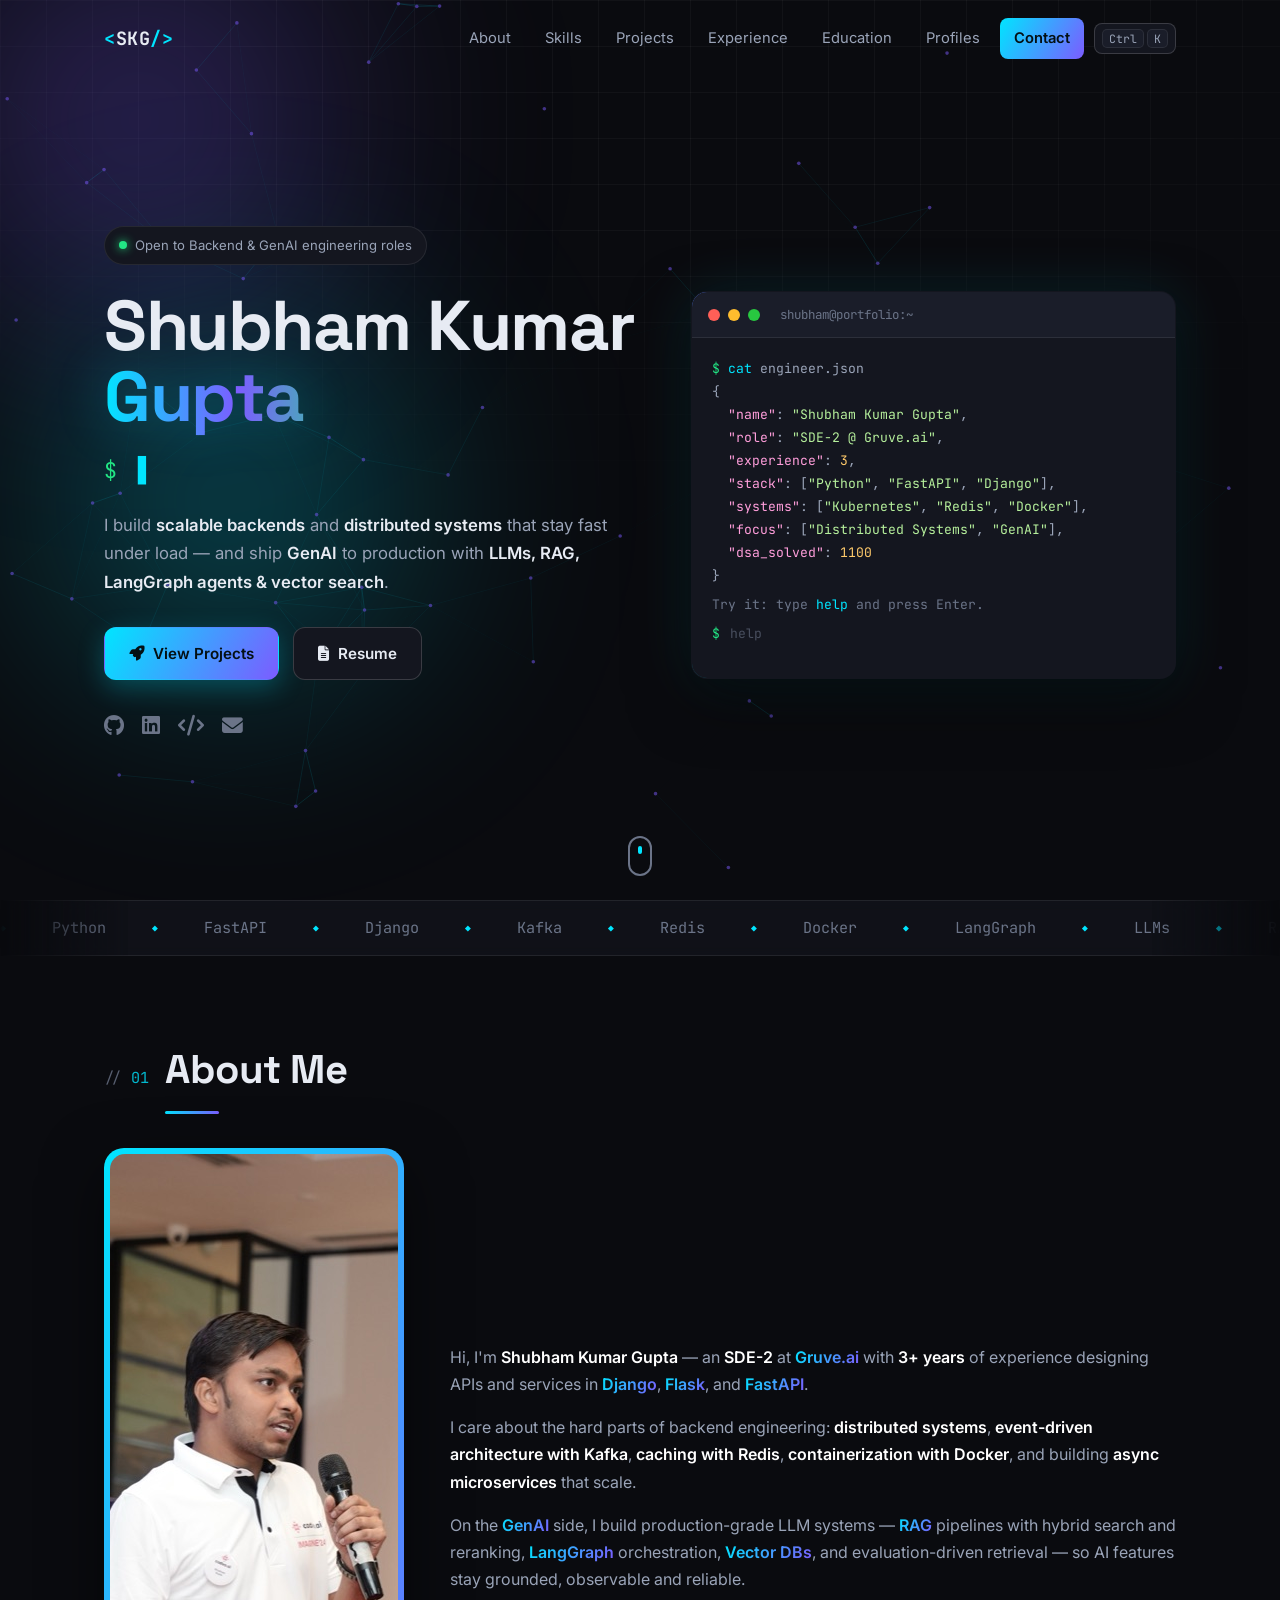
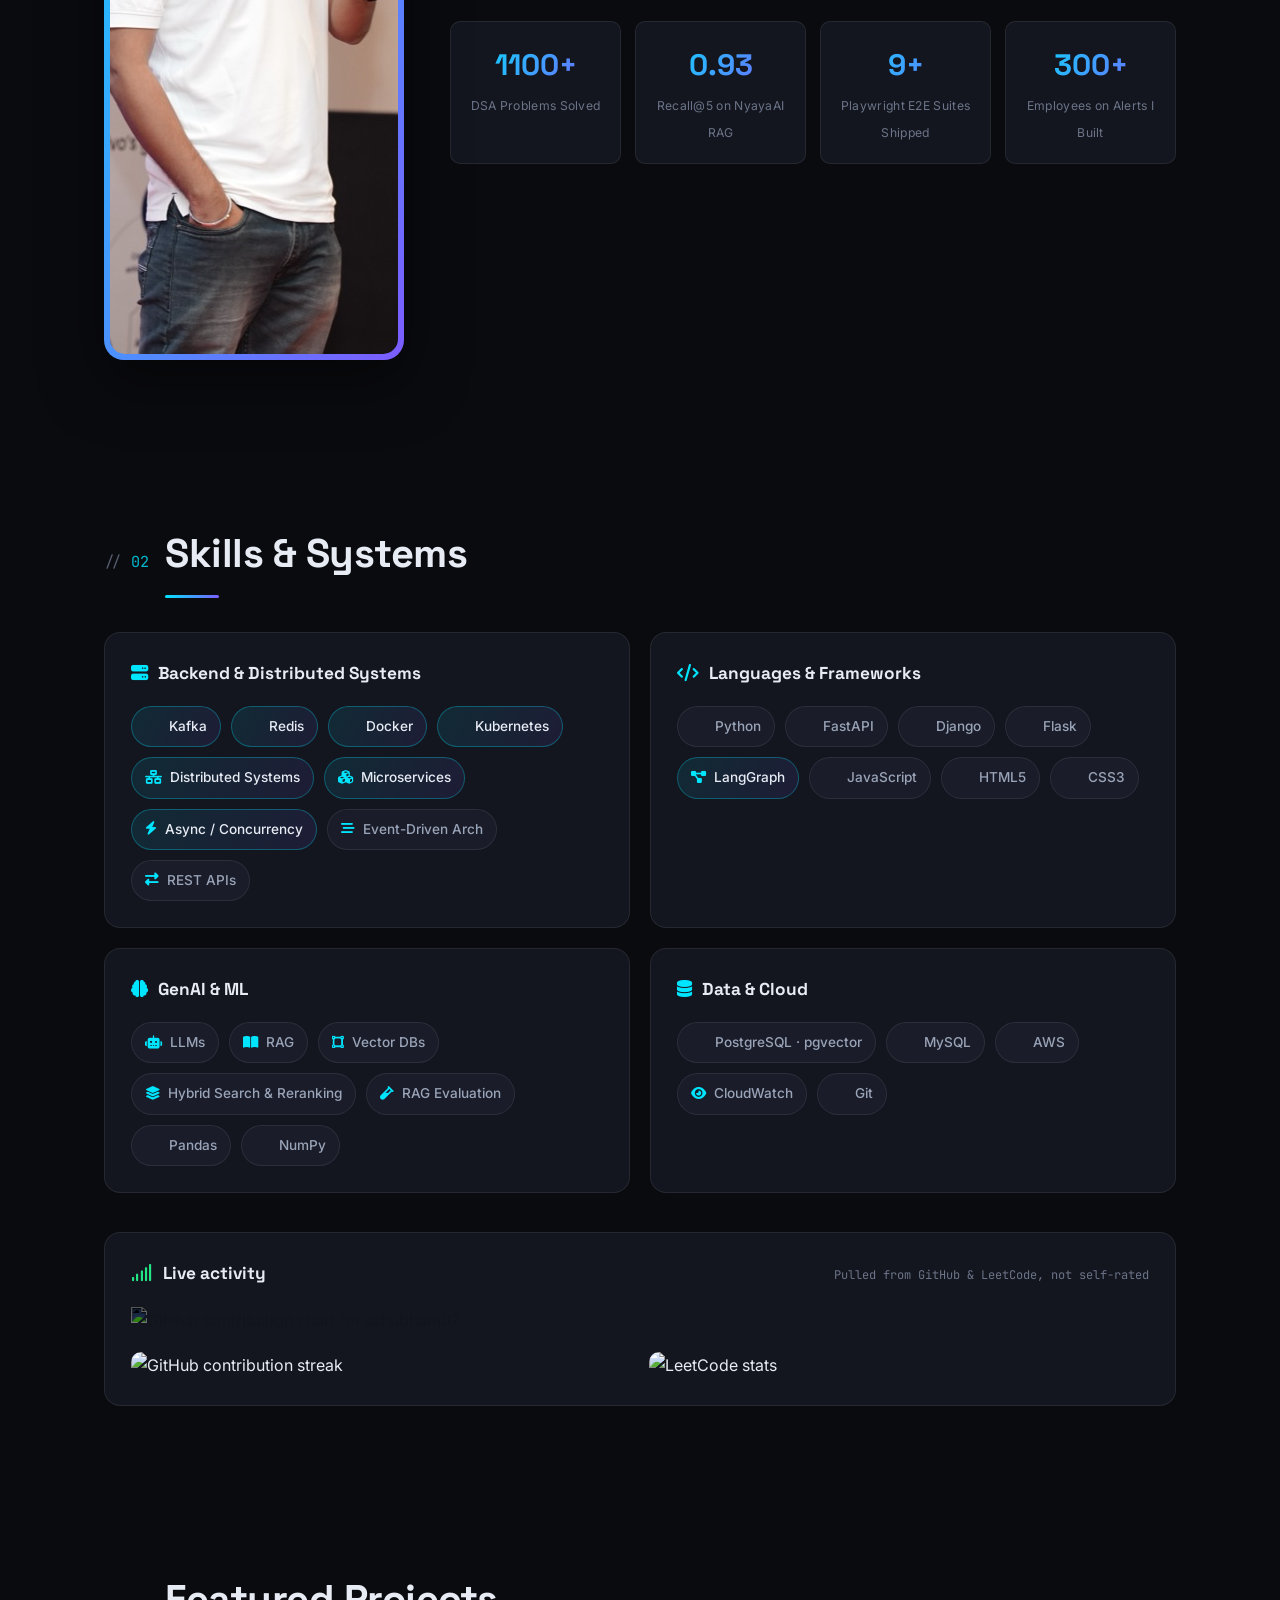
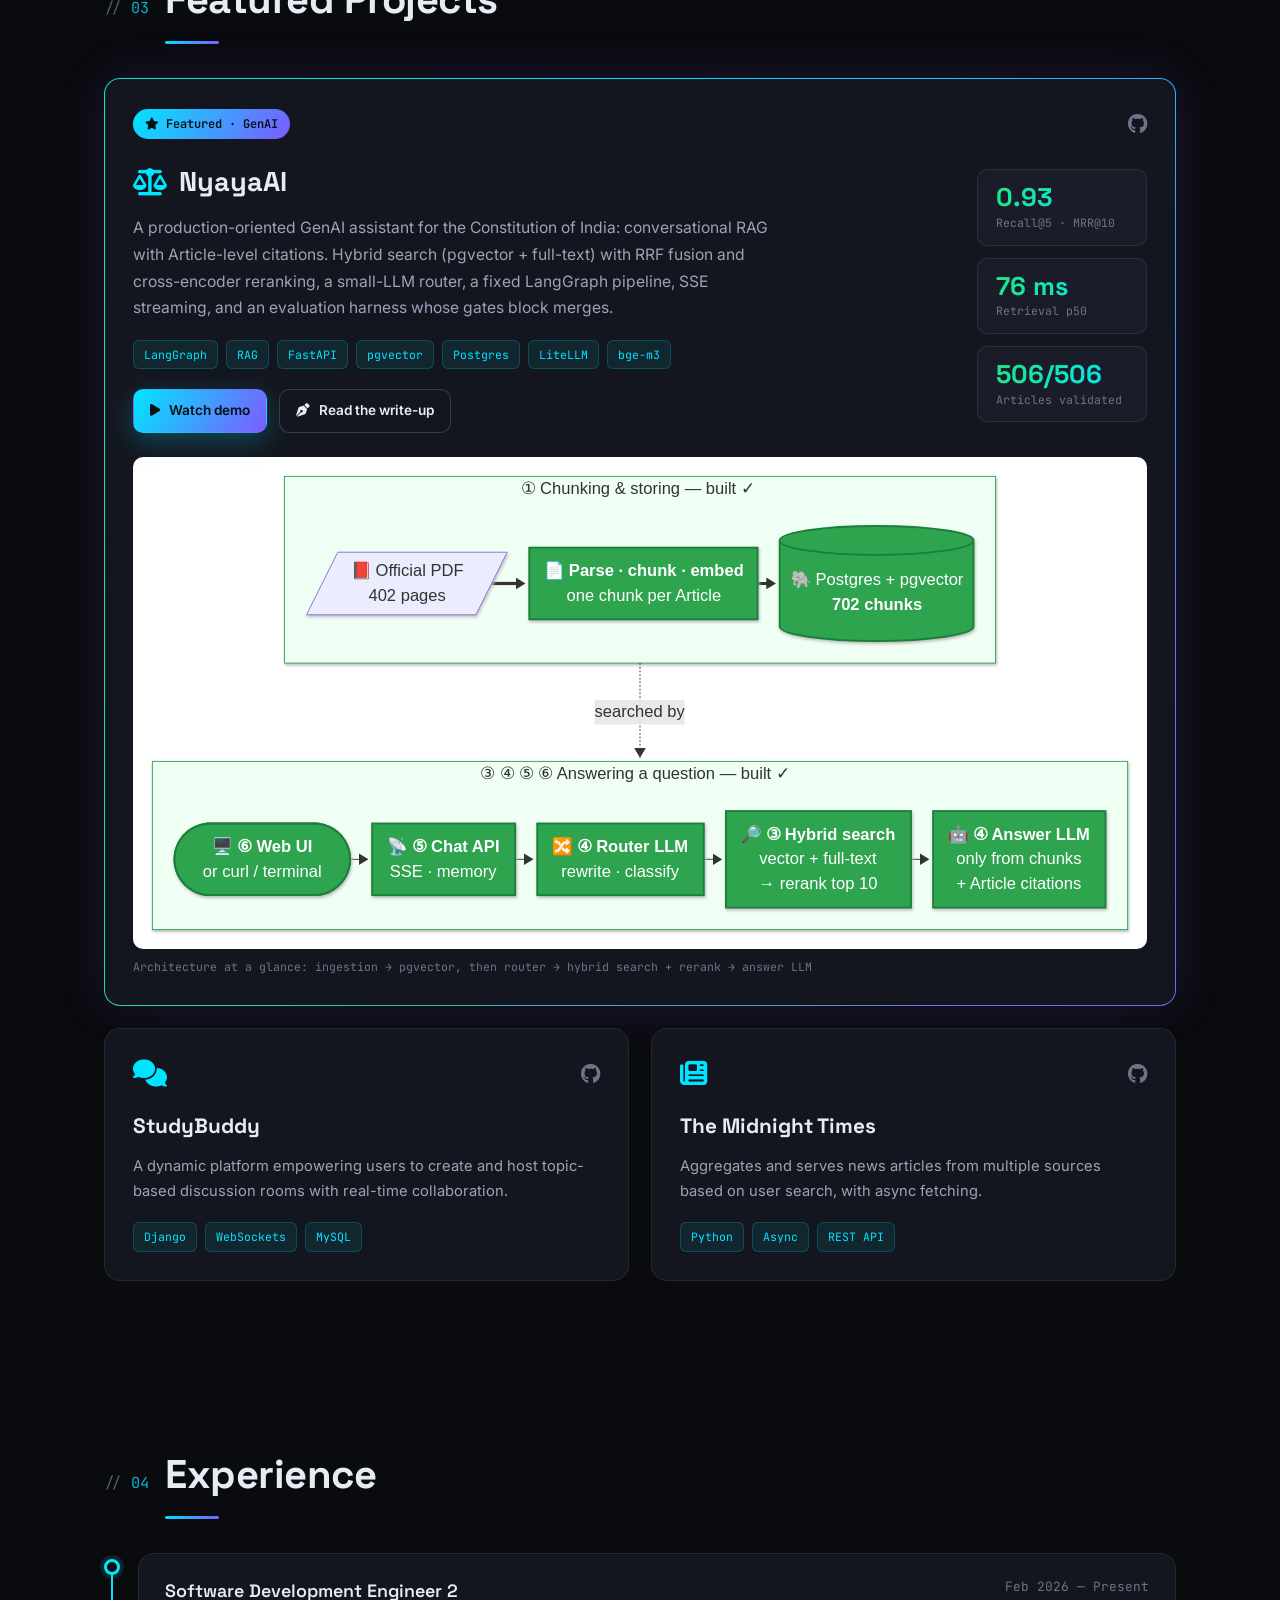
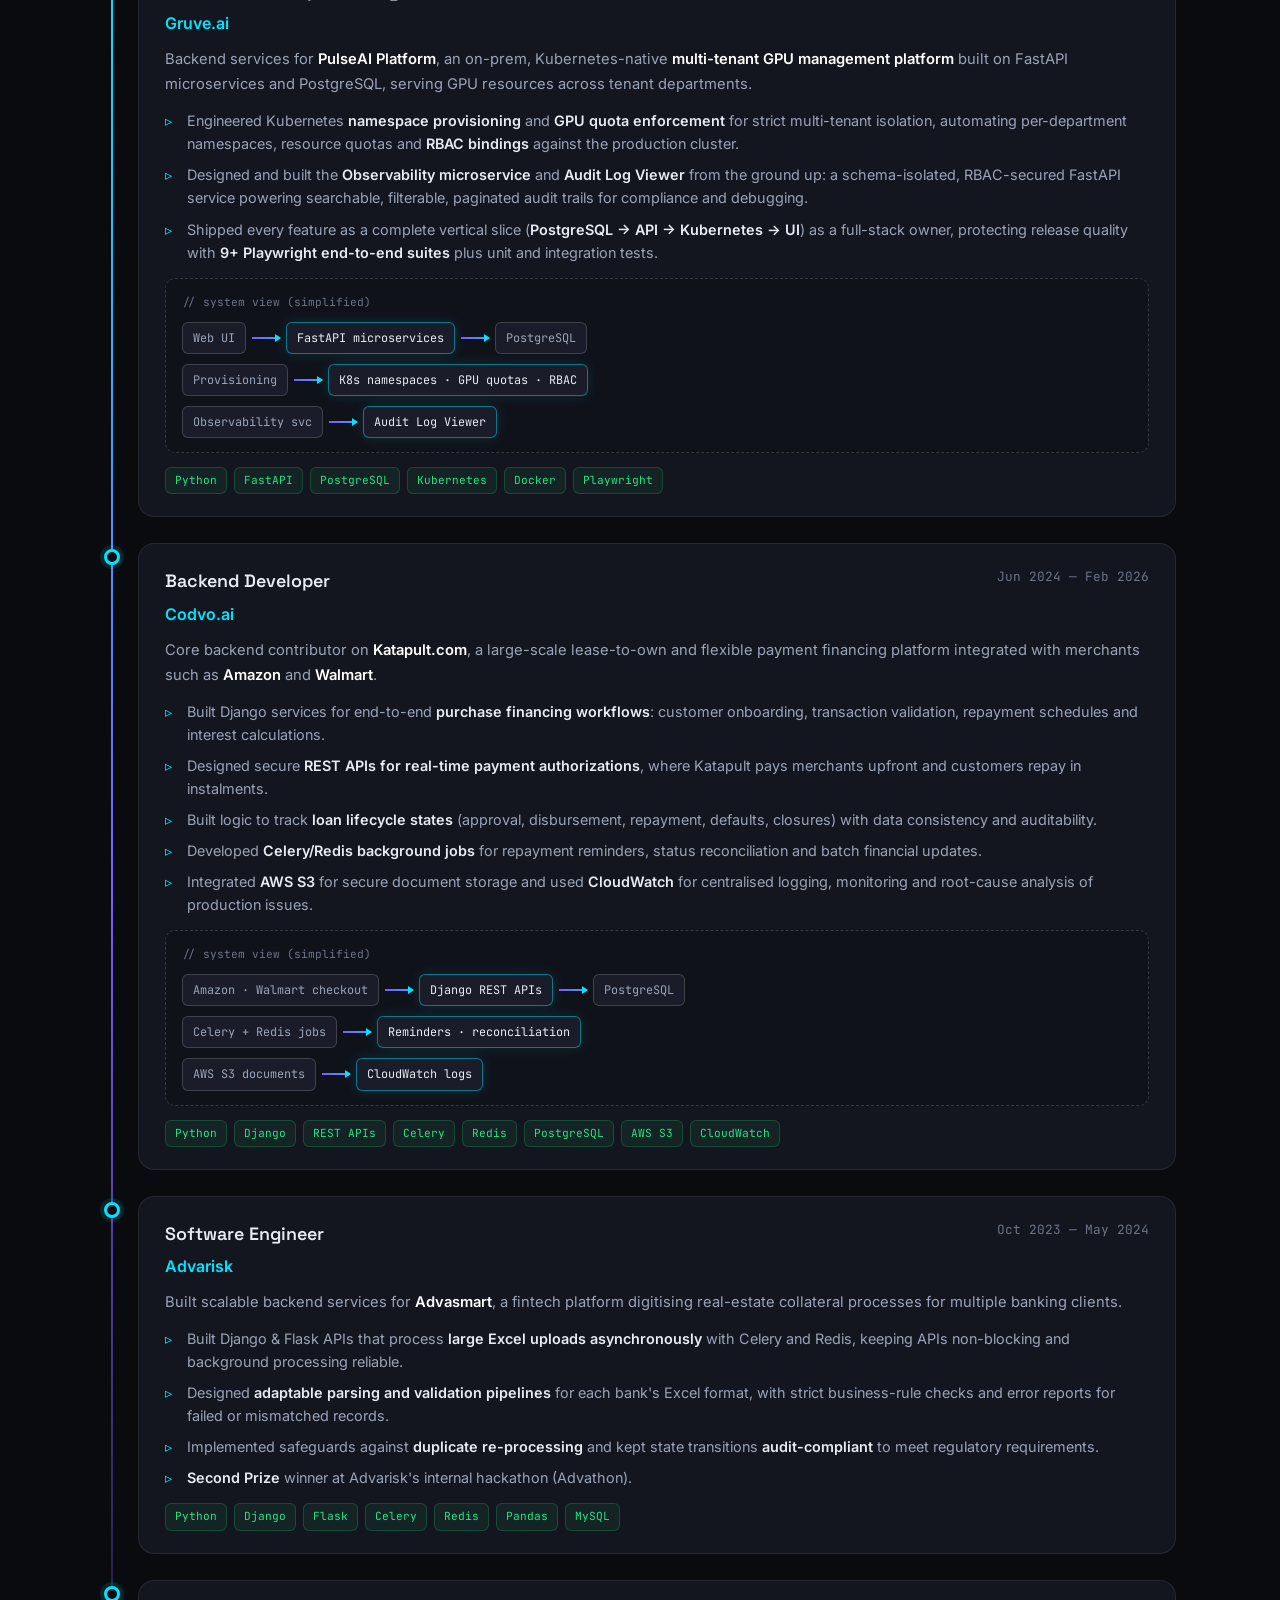
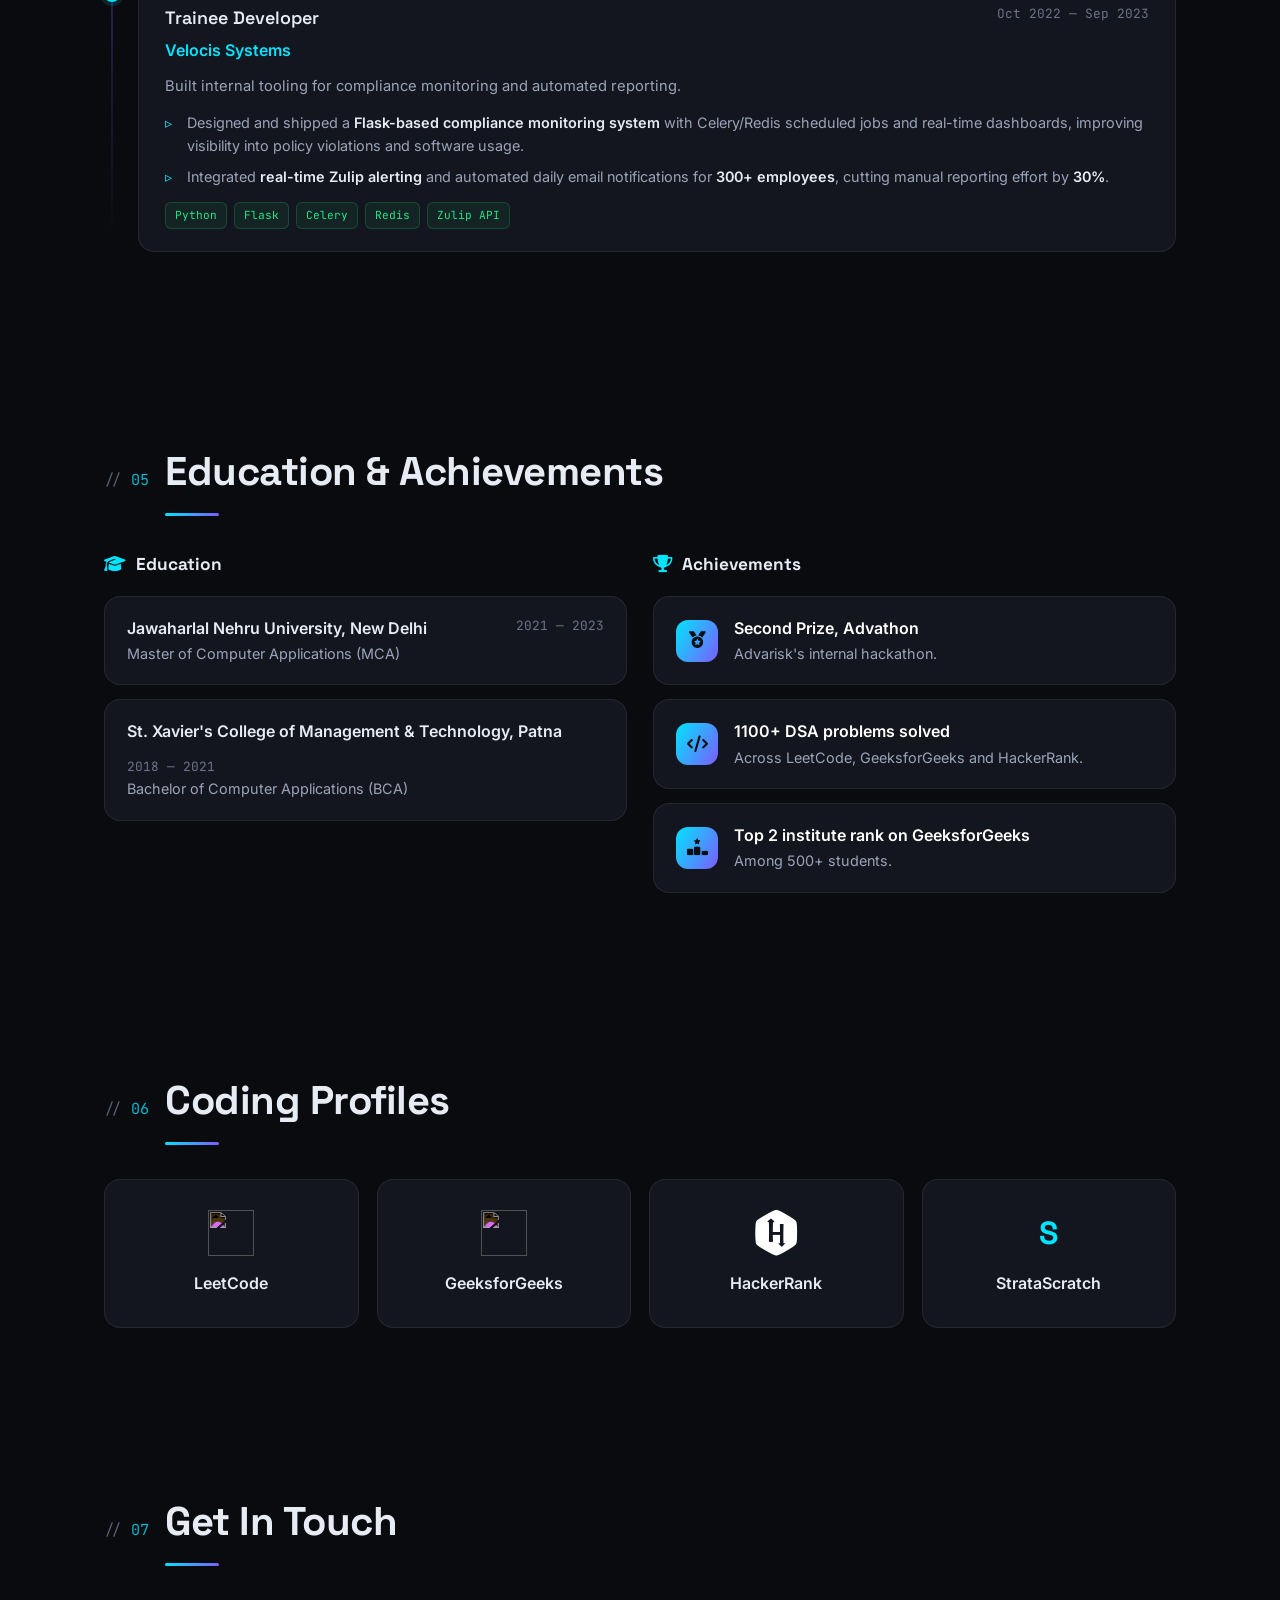
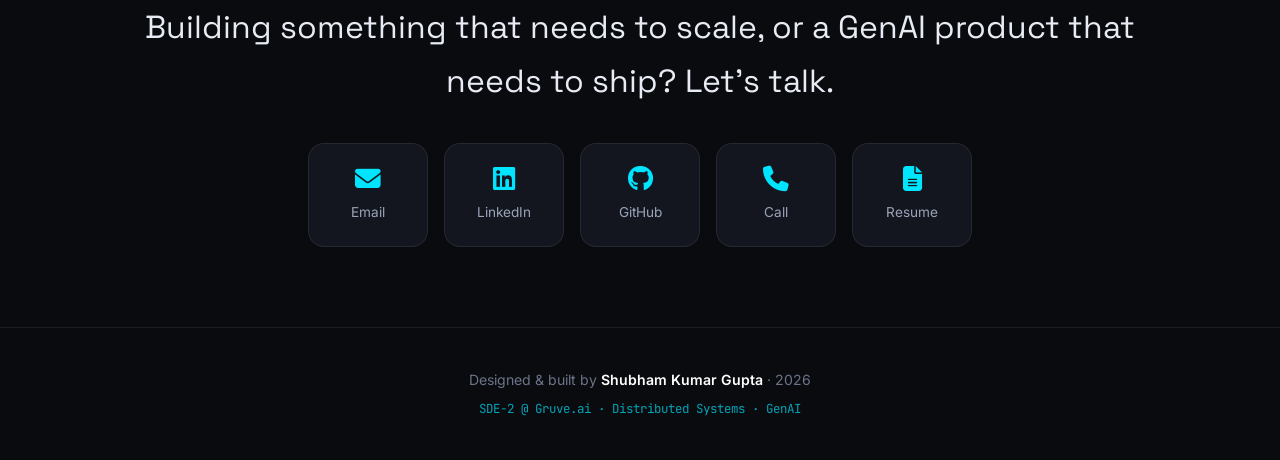
==== commit cc65fa99: "Cache-bust CSS/JS so returning visitors get the new styles Co-Authored-By: Claude Opus 5.5 <noreply@" ====
--- a/index.html
+++ b/index.html
@@ -30,7 +30,7 @@
     <!-- Icons -->
     <link rel="stylesheet" href="https://cdnjs.cloudflare.com/ajax/libs/font-awesome/6.5.0/css/all.min.css">
 
-    <link rel="stylesheet" href="css/styles.css">
+    <link rel="stylesheet" href="css/styles.css?v=2">
 </head>
 <body>
     <!-- Animated background layers -->
@@ -529,6 +529,6 @@
         </div>
     </div>
 
-    <script src="js/main.js"></script>
+    <script src="js/main.js?v=2"></script>
 </body>
 </html>
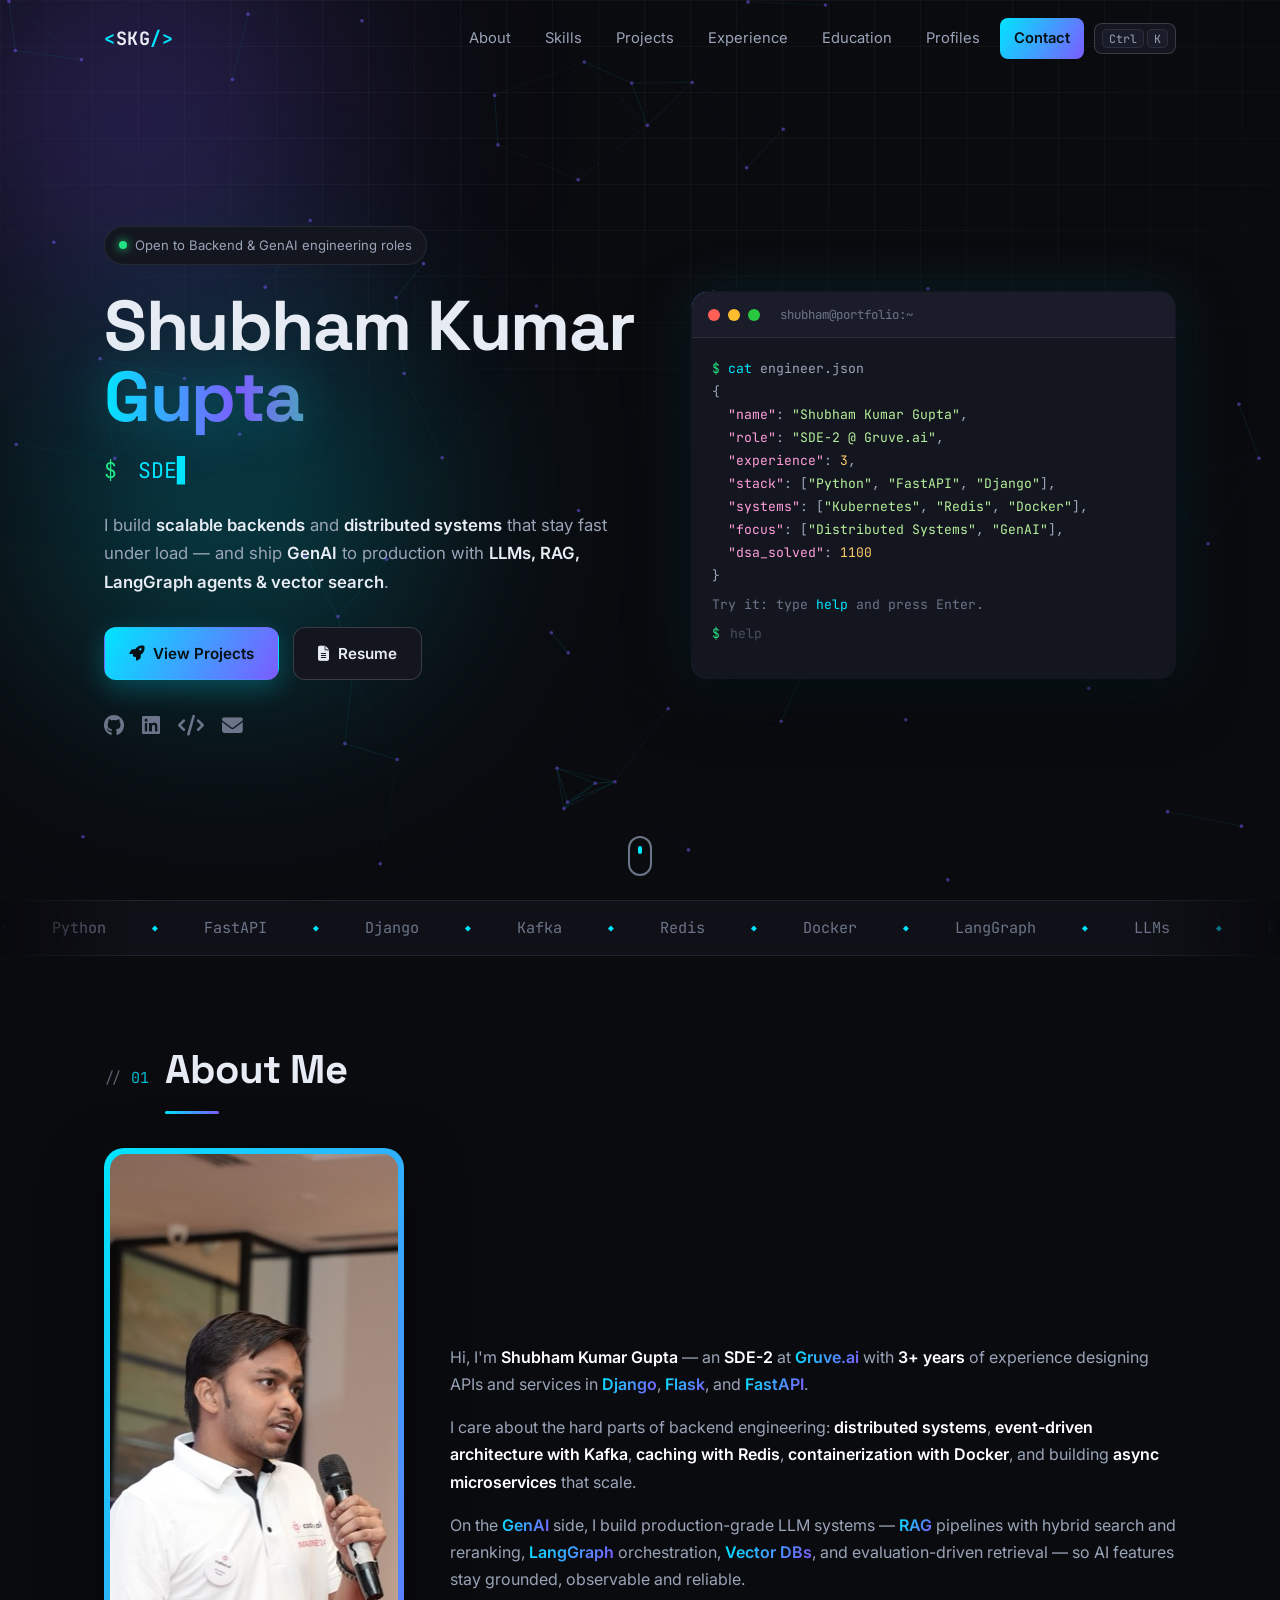
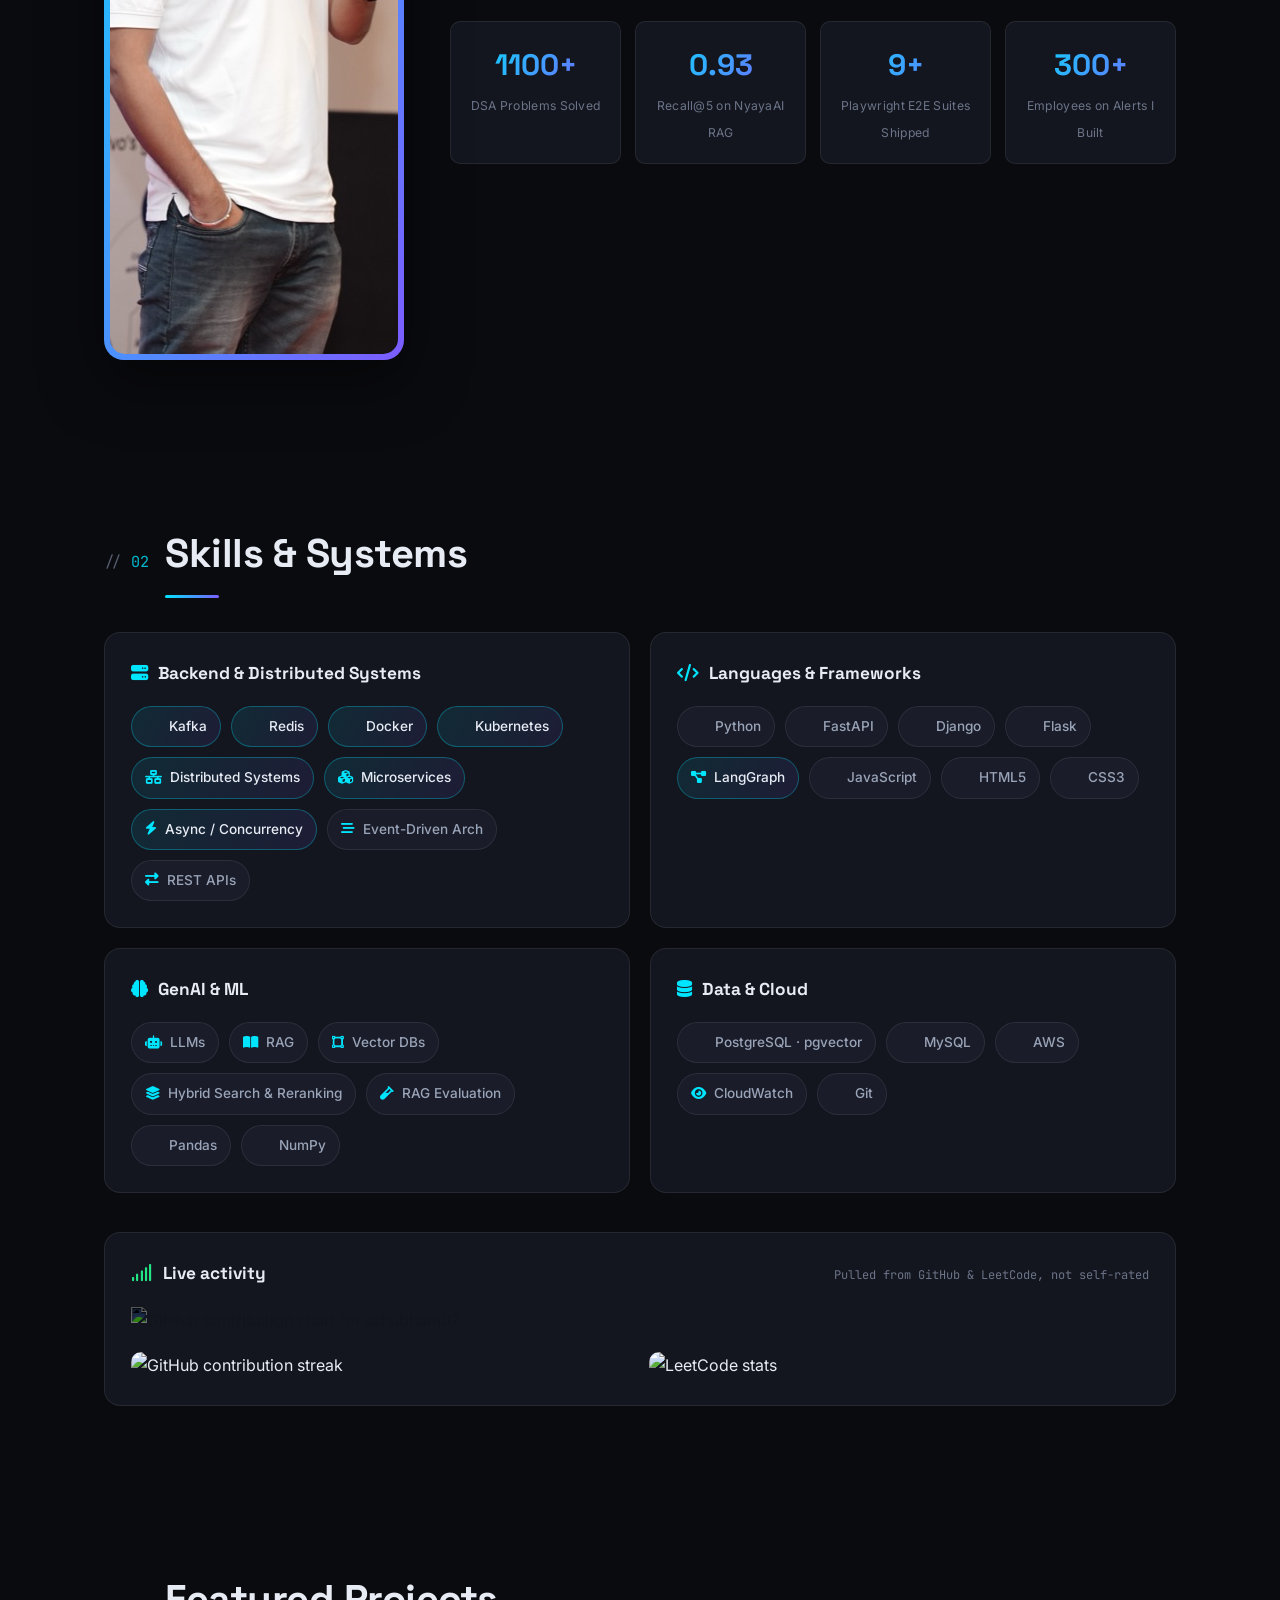
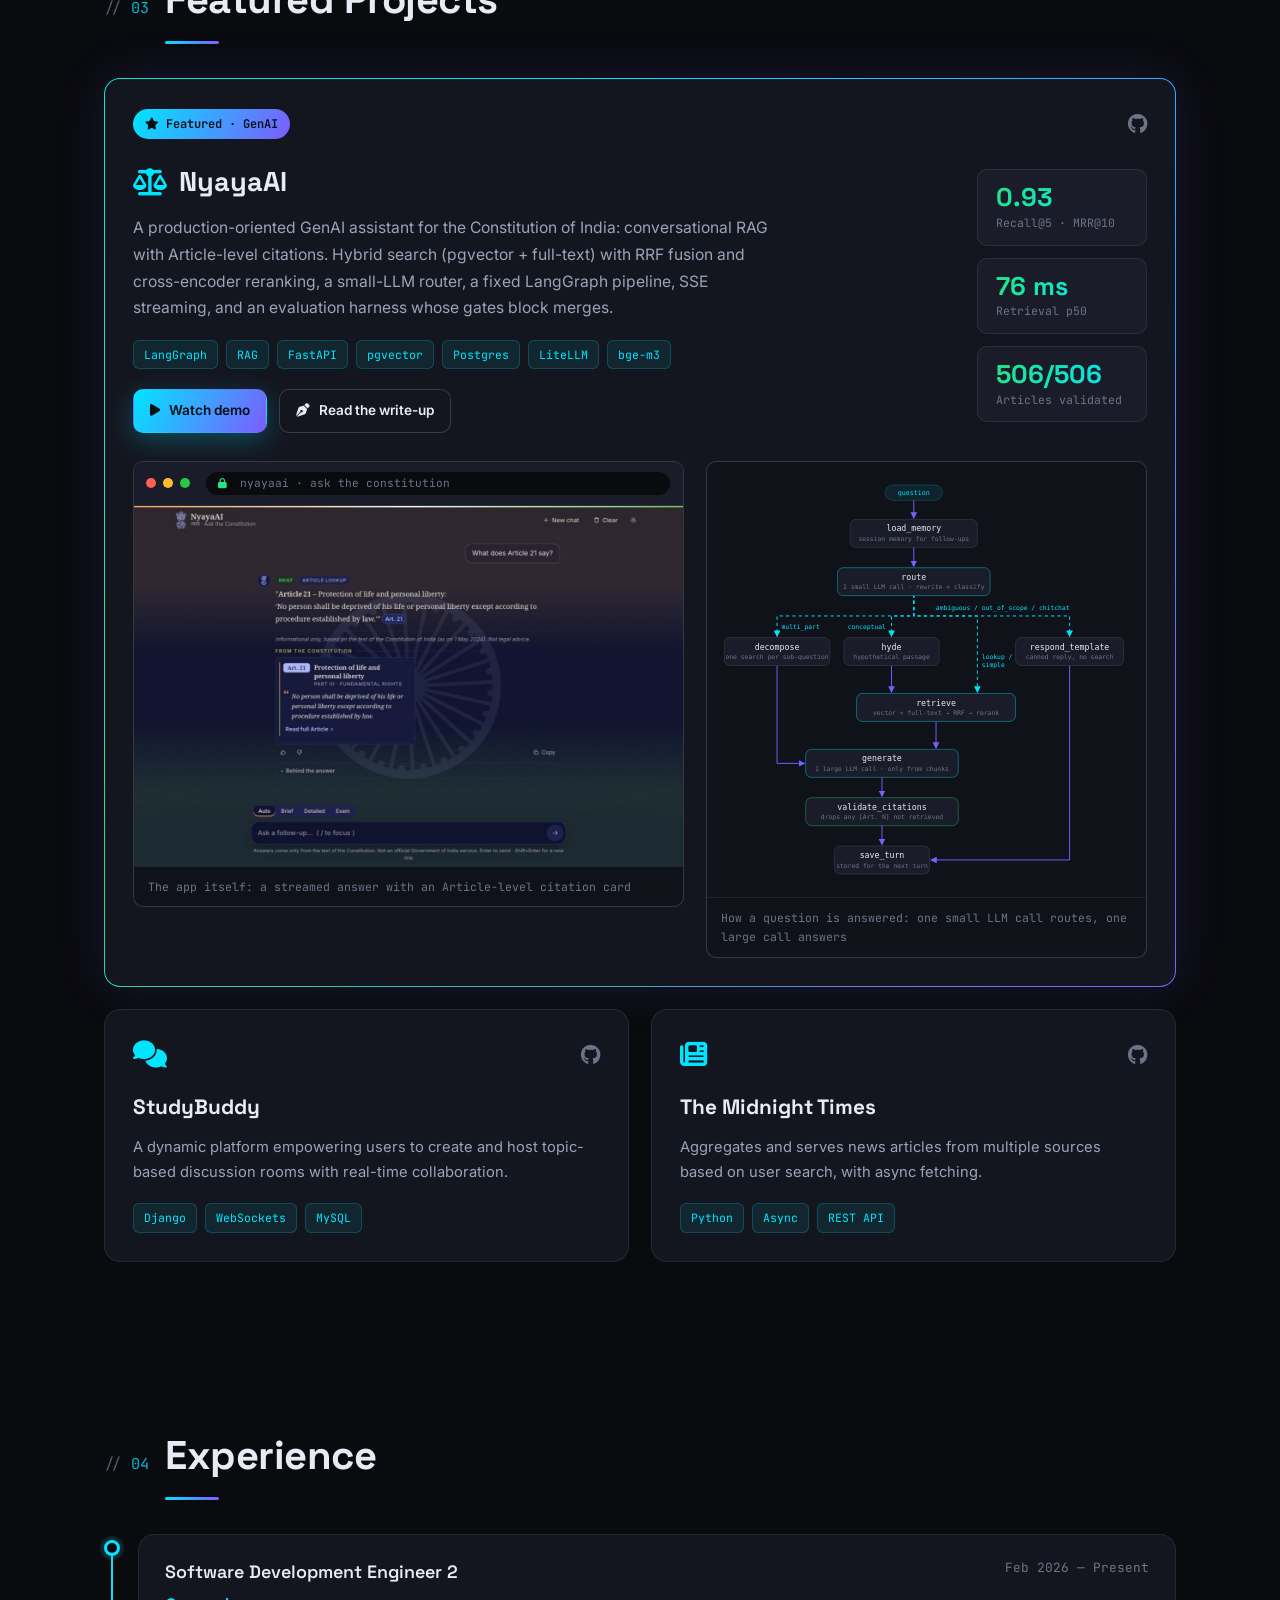
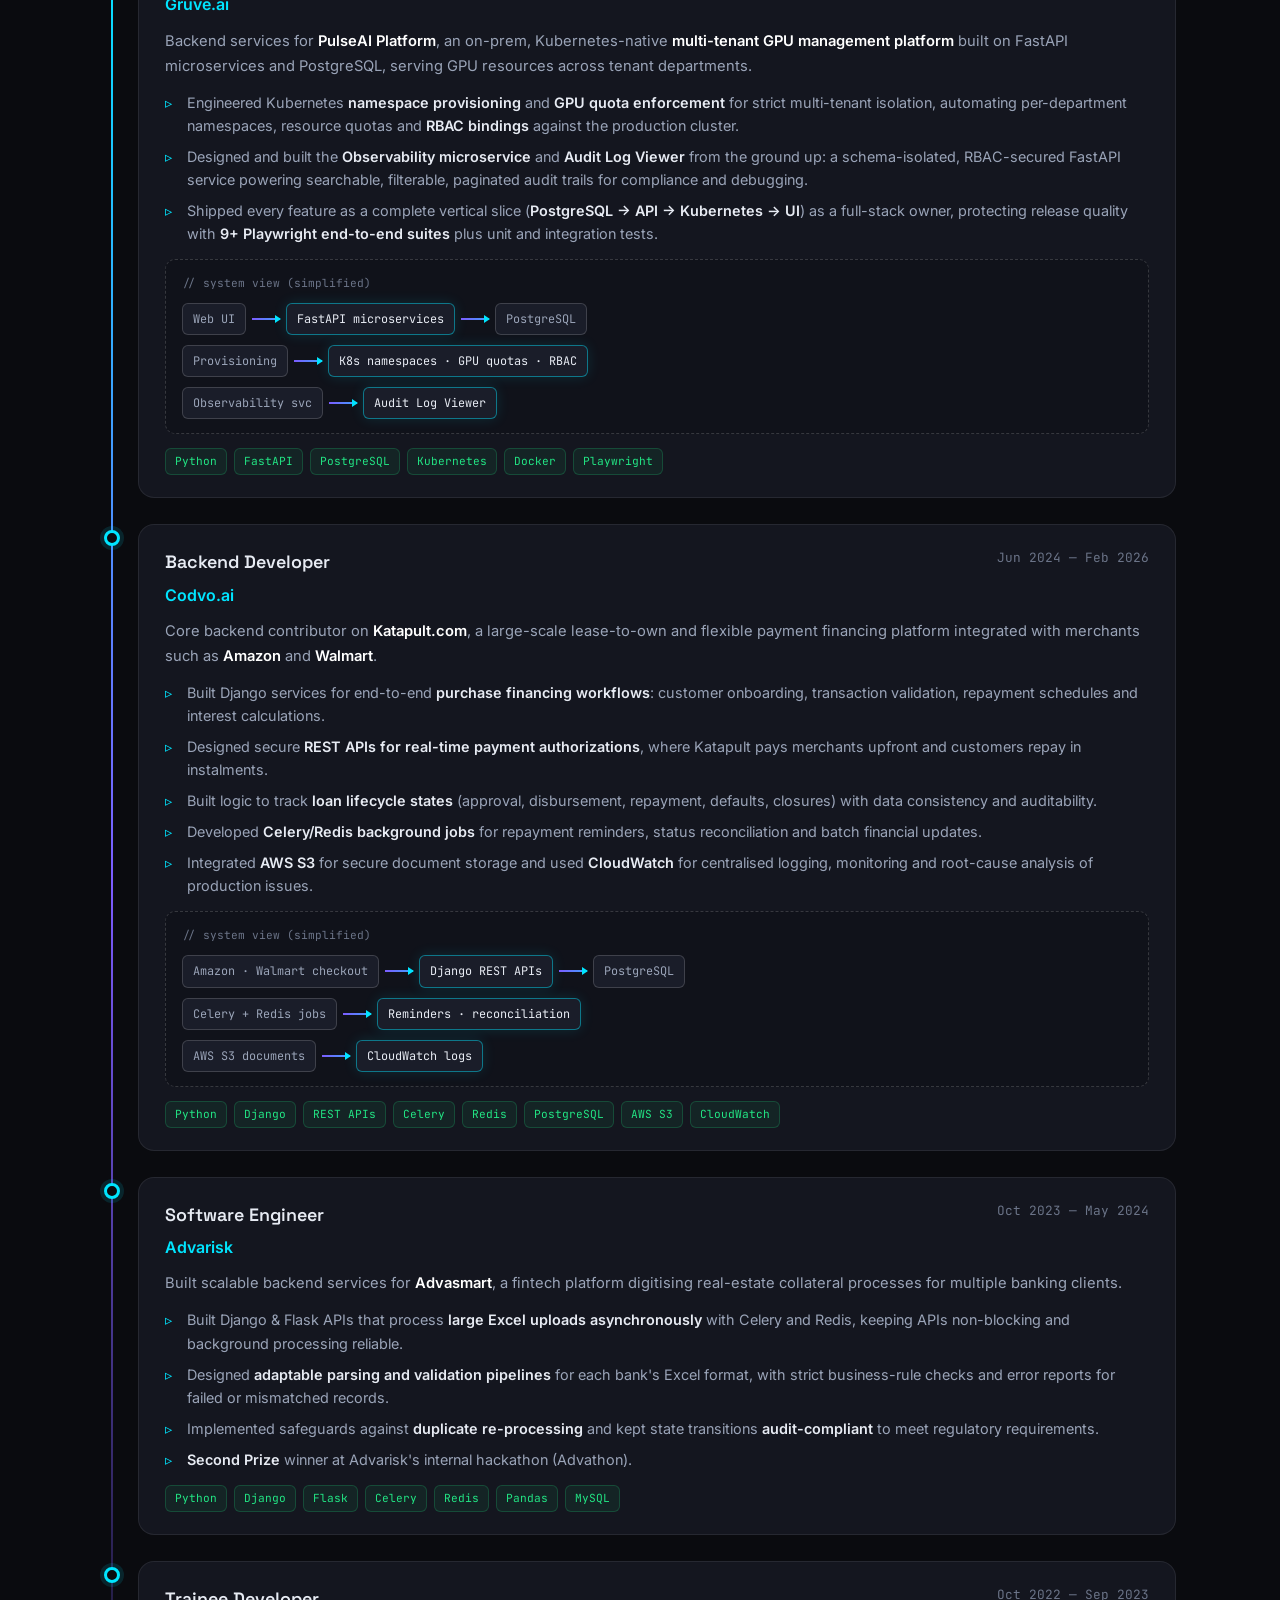
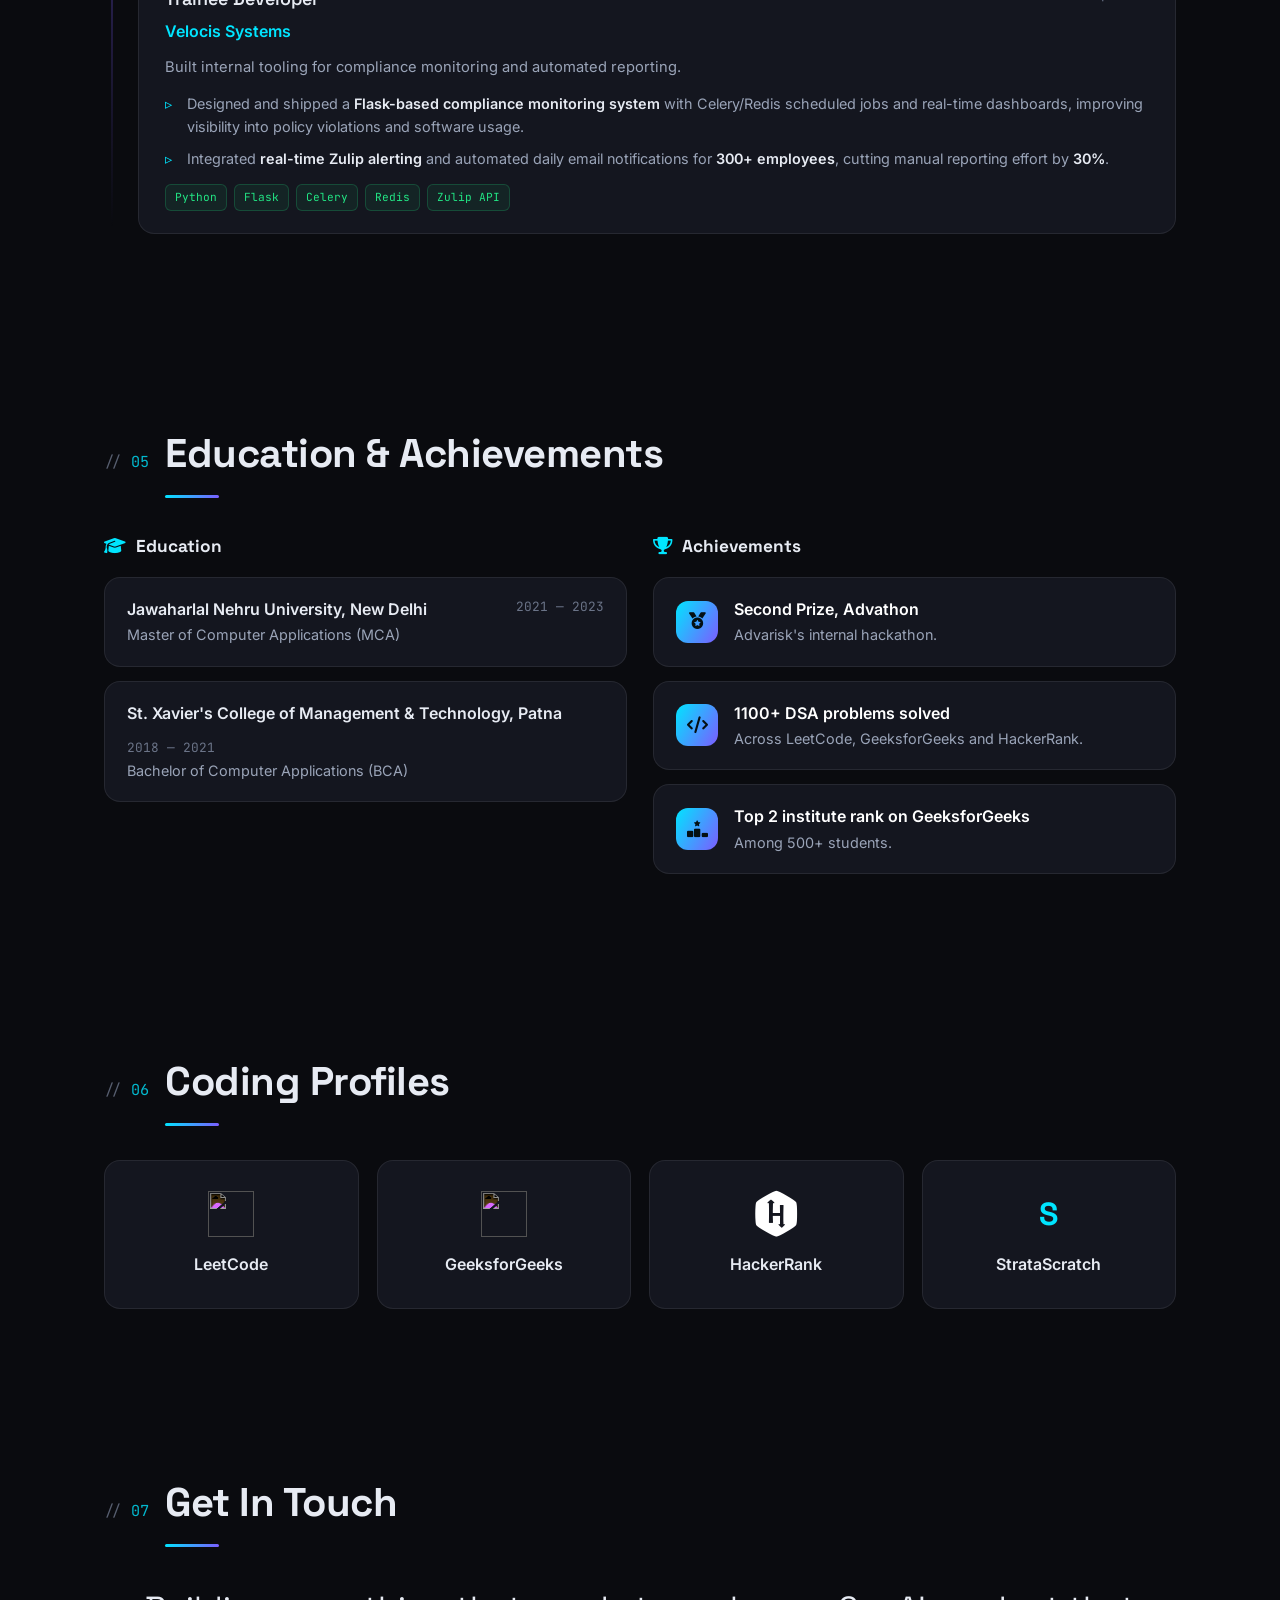
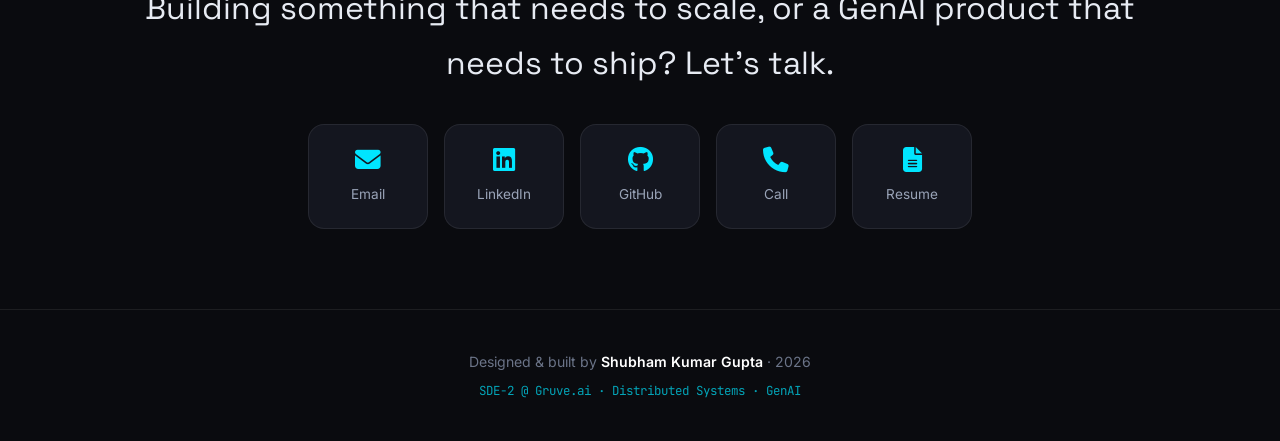
==== commit e9ac7a12: "On-screen resume viewer, themed NyayaAI visuals, phone reveal - Replace the Drive resume link with a" ====
--- a/index.html
+++ b/index.html
@@ -30,7 +30,7 @@
     <!-- Icons -->
     <link rel="stylesheet" href="https://cdnjs.cloudflare.com/ajax/libs/font-awesome/6.5.0/css/all.min.css">
 
-    <link rel="stylesheet" href="css/styles.css?v=2">
+    <link rel="stylesheet" href="css/styles.css?v=3">
 </head>
 <body>
     <!-- Animated background layers -->
@@ -85,7 +85,7 @@
             </p>
             <div class="hero__cta reveal">
                 <a href="#projects" class="btn btn--primary"><i class="fas fa-rocket"></i> View Projects</a>
-                <a href="https://drive.google.com/file/d/19_RhvogvO401x6xOO7PbsNGkXWMxYwpz/view?usp=sharing" target="_blank" rel="noopener" class="btn btn--ghost"><i class="fas fa-file-alt"></i> Resume</a>
+                <a href="#resume" data-resume class="btn btn--ghost"><i class="fas fa-file-alt"></i> Resume</a>
             </div>
             <div class="hero__socials reveal">
                 <a href="https://github.com/sshubham07" target="_blank" rel="noopener" aria-label="GitHub"><i class="fab fa-github"></i></a>
@@ -303,10 +303,22 @@
                             <div class="metric"><span class="metric__num">506/506</span><span class="metric__label">Articles validated</span></div>
                         </div>
                     </div>
-                    <figure class="pcard__diagram">
-                        <a href="images/nyayaai-architecture.svg" target="_blank" rel="noopener"><img src="images/nyayaai-architecture.svg" alt="NyayaAI architecture: PDF is chunked and stored in pgvector; a question from the web UI goes through the chat API, router, hybrid search with reranker, and the answer LLM" loading="lazy"></a>
-                        <figcaption>Architecture at a glance: ingestion → pgvector, then router → hybrid search + rerank → answer LLM</figcaption>
-                    </figure>
+                    <div class="pcard__show">
+                        <figure class="shot">
+                            <div class="shot__bar">
+                                <span class="terminal__dot terminal__dot--red"></span>
+                                <span class="terminal__dot terminal__dot--yellow"></span>
+                                <span class="terminal__dot terminal__dot--green"></span>
+                                <span class="shot__url"><i class="fas fa-lock"></i> nyayaai · ask the constitution</span>
+                            </div>
+                            <a href="images/nyayaai-ui-night.jpg" target="_blank" rel="noopener"><img src="images/nyayaai-ui-night.jpg" alt="NyayaAI chat in night mode answering &quot;What does Article 21 say?&quot; with an Art. 21 citation card quoting the Constitution" width="1280" height="840" loading="lazy"></a>
+                            <figcaption>The app itself: a streamed answer with an Article-level citation card</figcaption>
+                        </figure>
+                        <figure class="pipe">
+                            <a href="images/nyayaai-pipeline.svg" target="_blank" rel="noopener"><img src="images/nyayaai-pipeline.svg" alt="NyayaAI LangGraph pipeline: load_memory, route, then decompose, hyde, retrieve or respond_template, then generate, validate_citations and save_turn" width="640" height="628" loading="lazy"></a>
+                            <figcaption>How a question is answered: one small LLM call routes, one large call answers</figcaption>
+                        </figure>
+                    </div>
                 </article>
 
                 <article class="pcard reveal">
@@ -499,10 +511,10 @@
                     <a href="https://github.com/sshubham07" target="_blank" rel="noopener" class="contact__item">
                         <i class="fab fa-github"></i><span>GitHub</span>
                     </a>
-                    <a href="tel:+918825254403" class="contact__item">
-                        <i class="fas fa-phone"></i><span>Call</span>
+                    <a href="tel:+918825254403" class="contact__item contact__item--phone" data-phone aria-label="Phone: +91 88252 54403">
+                        <i class="fas fa-phone"></i><span class="phone"><span class="phone__label">Call</span><span class="phone__num">+91 88252 54403</span></span>
                     </a>
-                    <a href="https://drive.google.com/file/d/19_RhvogvO401x6xOO7PbsNGkXWMxYwpz/view?usp=sharing" target="_blank" rel="noopener" class="contact__item">
+                    <a href="#resume" data-resume class="contact__item">
                         <i class="fas fa-file-alt"></i><span>Resume</span>
                     </a>
                 </div>
@@ -514,6 +526,155 @@
         <p>Designed &amp; built by <strong>Shubham Kumar Gupta</strong> · <span id="year"></span></p>
         <p class="footer__note">SDE-2 @ Gruve.ai · Distributed Systems · GenAI</p>
     </footer>
+
+    <!-- Resume viewer -->
+    <div class="resume" id="resume" hidden>
+        <div class="resume__backdrop" data-resume-close></div>
+        <div class="resume__win" role="dialog" aria-modal="true" aria-labelledby="resumeName">
+            <div class="terminal__bar resume__bar">
+                <span class="terminal__dot terminal__dot--red"></span>
+                <span class="terminal__dot terminal__dot--yellow"></span>
+                <span class="terminal__dot terminal__dot--green"></span>
+                <span class="terminal__title">shubham@portfolio:~/resume</span>
+                <button class="resume__close" id="resumeClose" data-resume-close aria-label="Close resume"><kbd>esc</kbd></button>
+            </div>
+            <nav class="resume__tabs" id="resumeTabs" aria-label="Resume sections">
+                <button data-rs="rs-summary" class="is-active">summary.md</button>
+                <button data-rs="rs-skills">skills.yml</button>
+                <button data-rs="rs-experience">experience.log</button>
+                <button data-rs="rs-projects">projects/</button>
+                <button data-rs="rs-education">education.txt</button>
+            </nav>
+            <div class="resume__body" id="resumeBody">
+                <header class="rs-head">
+                    <div>
+                        <h2 class="rs-head__name" id="resumeName">Shubham Kumar Gupta</h2>
+                        <p class="rs-head__role">Python Backend Developer <span>(RAG / GenAI)</span></p>
+                    </div>
+                    <div class="rs-head__flags">
+                        <span class="rs-flag rs-flag--live"><span class="hero__badge-dot"></span> Immediate joiner</span>
+                        <span class="rs-flag">Open to relocation</span>
+                    </div>
+                    <div class="rs-head__links">
+                        <a href="mailto:shubhamkumargupta2@gmail.com"><i class="fas fa-envelope"></i> shubhamkumargupta2@gmail.com</a>
+                        <a href="tel:+918825254403" class="rs-phone" data-phone aria-label="Phone: +91 88252 54403"><i class="fas fa-phone"></i> <span class="phone"><span class="phone__label">Phone · hover to reveal</span><span class="phone__num">+91 88252 54403</span></span></a>
+                        <a href="https://github.com/sshubham07" target="_blank" rel="noopener"><i class="fab fa-github"></i> GitHub</a>
+                        <a href="https://www.linkedin.com/in/shubham-kumar-gupta-25a028182/" target="_blank" rel="noopener"><i class="fab fa-linkedin"></i> LinkedIn</a>
+                    </div>
+                </header>
+
+                <section class="rs" id="rs-summary">
+                    <h3 class="rs__cmd"><span class="tok-c">$</span> <span class="tok-cmd">cat</span> summary.md</h3>
+                    <p class="rs__lead"><strong>3.5 years</strong> of experience building <strong>FastAPI / Django microservices</strong>, <strong>REST APIs</strong> and <strong>RAG pipelines</strong> using <strong>PostgreSQL, Redis, Kafka, Docker and AWS</strong>, across fintech and multi-tenant platforms. Strong in <strong>System Design (LLD/HLD)</strong>, <strong>PyTest</strong>-driven testing and <strong>CI/CD</strong>; solved <strong>1100+ DSA problems</strong>.</p>
+                    <div class="rs-stats">
+                        <div><b>3.5</b><span>years</span></div>
+                        <div><b>3</b><span>companies</span></div>
+                        <div><b>1100+</b><span>DSA problems</span></div>
+                        <div><b>9+</b><span>E2E suites</span></div>
+                    </div>
+                </section>
+
+                <section class="rs" id="rs-skills">
+                    <h3 class="rs__cmd"><span class="tok-c">$</span> <span class="tok-cmd">cat</span> skills.yml</h3>
+                    <dl class="rs-skills">
+                        <dt>languages</dt>
+                        <dd><span>Python</span><span>SQL</span><span>Bash</span><span>JavaScript</span></dd>
+                        <dt>backend</dt>
+                        <dd><span>FastAPI</span><span>Django</span><span>Django REST Framework</span><span>Flask</span><span>Pydantic</span><span>SQLAlchemy</span><span>Celery</span><span>Gunicorn</span><span>Uvicorn</span><span>RESTful Services</span><span>Microservices Architecture</span><span>JWT</span><span>OAuth2</span></dd>
+                        <dt>data_messaging</dt>
+                        <dd><span>PostgreSQL (pgvector)</span><span>MySQL</span><span>MongoDB</span><span>Redis</span><span>Kafka</span><span>RabbitMQ</span></dd>
+                        <dt>cloud_devops</dt>
+                        <dd><span>AWS (EC2, S3, Lambda, CloudWatch, Bedrock)</span><span>Docker</span><span>GitHub Actions</span><span>GitLab CI</span><span>Jenkins</span><span>Linux</span><span>Git</span></dd>
+                        <dt>testing</dt>
+                        <dd><span>PyTest</span><span>Unit / Integration / Functional</span><span>Mocking</span><span>Code Coverage</span><span>TDD</span><span>Playwright</span></dd>
+                        <dt>genai</dt>
+                        <dd><span>RAG</span><span>LangGraph</span><span>Hybrid Search</span><span>Reranking</span><span>Embeddings</span><span>Pinecone</span><span>pgvector</span></dd>
+                        <dt>engineering</dt>
+                        <dd><span>System Design (LLD / HLD)</span><span>Distributed Systems</span><span>Caching</span><span>Load Balancing</span><span>Performance Optimization</span><span>Code Review</span><span>Technical Documentation</span><span>Agile / Scrum</span></dd>
+                    </dl>
+                </section>
+
+                <section class="rs" id="rs-experience">
+                    <h3 class="rs__cmd"><span class="tok-c">$</span> <span class="tok-cmd">git log</span> --career</h3>
+                    <div class="rs-log">
+                        <article class="rs-job">
+                            <div class="rs-job__head">
+                                <span class="rs-job__co">Gruve.ai</span>
+                                <span class="rs-job__role">Python Software Engineer</span>
+                                <span class="rs-job__date">Feb 2026 – Sep 2026</span>
+                            </div>
+                            <div class="tl-item__stack"><span>Python</span><span>FastAPI</span><span>PostgreSQL</span><span>Docker</span><span>AWS Bedrock</span><span>Pinecone</span><span>GitHub Actions</span></div>
+                            <ul class="tl-item__points">
+                                <li>Developed a <strong>conversational document RAG assistant</strong> over enterprise PDF manuals; built the <strong>ingestion pipeline</strong> to parse PDFs, <strong>chunk them section-wise</strong> by headings and generate <strong>embeddings</strong>.</li>
+                                <li>Implemented <strong>hybrid search</strong> (vector + keyword) in <strong>Pinecone</strong> for top-50 candidates, re-ranked with <strong>Cohere Rerank</strong>, answered by <strong>Claude on AWS Bedrock</strong>.</li>
+                                <li>Designed <strong>conversation memory</strong> in <strong>PostgreSQL</strong> (last 5 turns verbatim, older turns <strong>summarized</strong>); evaluated answers on a <strong>34-case golden dataset</strong>.</li>
+                                <li>Engineered <strong>FastAPI microservices</strong> (Pydantic, SQLAlchemy, PostgreSQL) for <strong>PulseAI</strong>, a <strong>multi-tenant GPU management platform</strong>, served by <strong>Gunicorn with Uvicorn workers</strong> in <strong>Docker</strong>.</li>
+                                <li>Designed and built the <strong>Observability / Audit Log microservice</strong> end-to-end: schema-isolated, RBAC-secured, with search, filters and pagination.</li>
+                                <li>Wrote <strong>PyTest</strong> unit and integration tests with <strong>mocking</strong> and <strong>code-coverage</strong> gates, plus <strong>9+ Playwright E2E suites</strong>, run in <strong>GitHub Actions</strong> CI.</li>
+                            </ul>
+                        </article>
+                        <article class="rs-job">
+                            <div class="rs-job__head">
+                                <span class="rs-job__co">Codvo.ai</span>
+                                <span class="rs-job__role">Backend Developer II</span>
+                                <span class="rs-job__date">Jun 2024 – Feb 2026</span>
+                            </div>
+                            <div class="tl-item__stack"><span>Python</span><span>Django</span><span>DRF</span><span>Celery</span><span>RabbitMQ</span><span>Redis</span><span>Kafka</span><span>PostgreSQL</span><span>AWS</span><span>Jenkins</span></div>
+                            <ul class="tl-item__points">
+                                <li>Developed <strong>Django / DRF REST APIs</strong> for a fintech platform digitizing real-estate collateral for banks, secured with <strong>JWT / OAuth2</strong>; processed large Excel uploads asynchronously via <strong>Celery</strong> (<strong>RabbitMQ</strong> broker, <strong>Redis</strong> result backend).</li>
+                                <li>Wrote configurable <strong>parsing and validation pipelines</strong> for each bank&#39;s format, with error reports and <strong>idempotency</strong> checks against duplicate re-processing.</li>
+                                <li>Implemented <strong>audit-compliant state transitions</strong> for collateral records, publishing state-change events to <strong>Kafka</strong>; added <strong>Redis caching</strong> and <strong>ORM query optimization</strong>.</li>
+                                <li>Deployed on <strong>AWS EC2</strong> behind a load balancer; used <strong>S3 + Lambda</strong> for document processing and <strong>CloudWatch</strong> for logging and production debugging.</li>
+                                <li>Maintained <strong>Jenkins CI/CD</strong> pipelines with <strong>PyTest</strong> gates; conducted <strong>code reviews</strong>, authored technical docs and worked with product, QA and client teams in <strong>Agile / Scrum</strong>.</li>
+                            </ul>
+                        </article>
+                        <article class="rs-job">
+                            <div class="rs-job__head">
+                                <span class="rs-job__co">Velocis Systems – Advarisk</span>
+                                <span class="rs-job__role">Junior Software Engineer</span>
+                                <span class="rs-job__date">Apr 2023 – May 2024</span>
+                            </div>
+                            <div class="tl-item__stack"><span>Python</span><span>Flask</span><span>Celery</span><span>Redis</span><span>MongoDB</span></div>
+                            <ul class="tl-item__points">
+                                <li>Built a <strong>Flask compliance monitoring system</strong> with <strong>Celery Beat</strong> scheduled jobs (<strong>Redis</strong> broker), storing usage events in <strong>MongoDB</strong> and surfacing <strong>policy violations</strong> on real-time dashboards.</li>
+                                <li>Added <strong>Zulip alerts</strong> for status changes and automated daily emails for <strong>300+ employees</strong>, cutting manual reporting effort by <strong>30%</strong>.</li>
+                            </ul>
+                        </article>
+                    </div>
+                </section>
+
+                <section class="rs" id="rs-projects">
+                    <h3 class="rs__cmd"><span class="tok-c">$</span> <span class="tok-cmd">ls</span> projects/</h3>
+                    <article class="rs-job rs-job--flat">
+                        <div class="rs-job__head">
+                            <span class="rs-job__co">NyayaAI</span>
+                            <span class="rs-job__role">Constitution of India RAG</span>
+                            <a class="rs-job__date" href="https://github.com/sshubham07/anuchhed-ai" target="_blank" rel="noopener"><i class="fab fa-github"></i> source</a>
+                        </div>
+                        <div class="tl-item__stack"><span>Python</span><span>LangGraph</span><span>PostgreSQL (pgvector)</span><span>Claude</span></div>
+                        <ul class="tl-item__points">
+                            <li>Built a PDF <strong>ingestion pipeline</strong> that chunks 450+ pages along <strong>Articles / Parts</strong>, generates <strong>embeddings</strong> and indexes them in <strong>PostgreSQL (pgvector)</strong> for <strong>semantic search</strong>.</li>
+                            <li>Orchestrated retrieve → generate as a <strong>LangGraph</strong> state graph returning <strong>article-cited answers</strong> to reduce hallucination.</li>
+                            <li>Tuned chunk size, overlap and top-k using a <strong>Precision@k / Recall@k / MRR</strong> evaluation harness.</li>
+                        </ul>
+                    </article>
+                </section>
+
+                <section class="rs" id="rs-education">
+                    <h3 class="rs__cmd"><span class="tok-c">$</span> <span class="tok-cmd">cat</span> education.txt achievements.txt</h3>
+                    <div class="rs-edu">
+                        <div><b>MCA</b><span>Jawaharlal Nehru University, New Delhi</span><em>2021 – 2023</em></div>
+                        <div><b>BCA</b><span>St. Xavier&#39;s College, Patna</span><em>2018 – 2021</em></div>
+                    </div>
+                    <ul class="tl-item__points">
+                        <li><strong>2nd Prize</strong>, Advathon hackathon</li>
+                        <li><strong>Top 2</strong> GfG institute rank (500+ students)</li>
+                        <li><a href="https://leetcode.com/u/shubhamkumargupta2_gmail_com/" target="_blank" rel="noopener">LeetCode</a> · <a href="https://www.geeksforgeeks.org/user/shubhamkumargupta2/" target="_blank" rel="noopener">GfG</a> · <a href="https://www.hackerrank.com/profile/shubhamkumargup2" target="_blank" rel="noopener">HackerRank</a></li>
+                    </ul>
+                </section>
+            </div>
+        </div>
+    </div>
 
     <!-- Command palette (⌘K / Ctrl+K) -->
     <div class="palette" id="palette" hidden>
@@ -529,6 +690,6 @@
         </div>
     </div>
 
-    <script src="js/main.js?v=2"></script>
+    <script src="js/main.js?v=3"></script>
 </body>
 </html>
--- a/css/styles.css
+++ b/css/styles.css
@@ -588,6 +588,13 @@
 .contact__item i { font-size: 1.6rem; color: var(--accent); transition: transform 0.25s; }
 .contact__item:hover { transform: translateY(-6px); border-color: var(--accent); color: #fff; }
 .contact__item:hover i { transform: scale(1.15); }
+
+/* Phone number: label swaps to the number on hover, focus or tap */
+.phone__num { display: none; font-family: var(--mono); white-space: nowrap; color: #fff; }
+[data-phone]:hover .phone__label, [data-phone]:focus-visible .phone__label, [data-phone].is-revealed .phone__label { display: none; }
+[data-phone]:hover .phone__num, [data-phone]:focus-visible .phone__num, [data-phone].is-revealed .phone__num { display: inline; }
+.contact__item--phone { transition: transform 0.25s, border-color 0.25s, color 0.25s, width 0.25s; }
+.contact__item--phone:hover, .contact__item--phone:focus-visible, .contact__item--phone.is-revealed { width: 178px; border-color: var(--accent); }
 
 /* ---------- Footer ---------- */
 .footer {
@@ -814,6 +821,155 @@
 .palette__empty { padding: 18px; text-align: center; color: var(--text-mute); font-size: 0.9rem; }
 .palette__foot { display: flex; gap: 18px; padding: 10px 18px; border-top: 1px solid var(--border); font-size: 0.75rem; color: var(--text-mute); }
 
+/* ---------- Resume viewer ---------- */
+.resume { position: fixed; inset: 0; z-index: 190; display: flex; justify-content: center; align-items: center; padding: 28px 16px; }
+.resume[hidden] { display: none; }
+.resume__backdrop { position: absolute; inset: 0; background: rgba(5, 6, 9, 0.78); backdrop-filter: blur(8px); -webkit-backdrop-filter: blur(8px); }
+.resume__win {
+    position: relative;
+    width: 100%;
+    max-width: 940px;
+    max-height: 100%;
+    display: flex;
+    flex-direction: column;
+    background: var(--surface);
+    border: 1px solid var(--border-hi);
+    border-radius: var(--radius);
+    box-shadow: var(--shadow), 0 0 90px rgba(0, 229, 255, 0.14);
+    overflow: hidden;
+    animation: pop 0.22s ease-out;
+}
+.resume__bar { flex: none; }
+.resume__close { margin-left: auto; background: none; border: 0; cursor: pointer; padding: 0; }
+.resume__close kbd { transition: border-color 0.2s, color 0.2s; }
+.resume__close:hover kbd, .resume__close:focus-visible kbd { border-color: var(--accent); color: #fff; }
+.resume__tabs { flex: none; display: flex; overflow-x: auto; background: var(--bg-2); border-bottom: 1px solid var(--border); scrollbar-width: none; }
+.resume__tabs::-webkit-scrollbar { display: none; }
+.resume__tabs button {
+    font-family: var(--mono);
+    font-size: 0.76rem;
+    color: var(--text-mute);
+    background: none;
+    border: 0;
+    border-right: 1px solid var(--border);
+    border-bottom: 2px solid transparent;
+    padding: 10px 16px;
+    cursor: pointer;
+    white-space: nowrap;
+    transition: color 0.2s, background 0.2s, border-color 0.2s;
+}
+.resume__tabs button:hover { color: var(--text); }
+.resume__tabs button.is-active { color: #fff; background: var(--surface); border-bottom-color: var(--accent); }
+.resume__body { position: relative; overflow-y: auto; padding: 28px 32px 36px; }
+.resume__body a { color: var(--accent); }
+
+.rs-head { display: grid; grid-template-columns: 1fr auto; gap: 14px 20px; align-items: start; padding-bottom: 24px; border-bottom: 1px solid var(--border); }
+.rs-head__name {
+    font-family: var(--display);
+    font-size: clamp(1.7rem, 4vw, 2.3rem);
+    line-height: 1.1;
+    letter-spacing: -0.5px;
+    background: linear-gradient(90deg, var(--accent), var(--accent-2), var(--accent-3), var(--accent));
+    background-size: 200% auto;
+    -webkit-background-clip: text;
+    background-clip: text;
+    -webkit-text-fill-color: transparent;
+    animation: shimmer 6s linear infinite;
+}
+.rs-head__role { font-family: var(--mono); font-size: 0.9rem; color: var(--text); margin-top: 8px; }
+.rs-head__role span { color: var(--accent); }
+.rs-head__flags { display: flex; flex-wrap: wrap; gap: 8px; justify-content: flex-end; }
+.rs-flag {
+    display: inline-flex;
+    align-items: center;
+    gap: 8px;
+    font-size: 0.76rem;
+    color: var(--text-dim);
+    background: var(--surface-2);
+    border: 1px solid var(--border);
+    border-radius: 999px;
+    padding: 5px 12px;
+    white-space: nowrap;
+}
+.rs-flag--live { color: var(--accent-3); border-color: rgba(34, 229, 132, 0.3); }
+.rs-head__links { grid-column: 1 / -1; display: flex; flex-wrap: wrap; gap: 8px; }
+.rs-head__links a {
+    display: inline-flex;
+    align-items: center;
+    gap: 8px;
+    font-family: var(--mono);
+    font-size: 0.74rem;
+    color: var(--text-dim);
+    background: var(--bg-2);
+    border: 1px solid var(--border);
+    border-radius: 8px;
+    padding: 6px 11px;
+    transition: border-color 0.2s, color 0.2s;
+}
+.rs-head__links a:hover, .rs-head__links a:focus-visible { border-color: var(--accent); color: #fff; }
+.rs-head__links i { color: var(--accent); }
+
+.rs { padding-top: 26px; animation: rs-in 0.5s both cubic-bezier(0.22, 1, 0.36, 1); }
+.rs:nth-of-type(2) { animation-delay: 0.06s; }
+.rs:nth-of-type(3) { animation-delay: 0.12s; }
+.rs:nth-of-type(n+4) { animation-delay: 0.18s; }
+@keyframes rs-in { from { opacity: 0; transform: translateY(14px); } }
+.rs__cmd { font-family: var(--mono); font-size: 0.82rem; font-weight: 500; color: var(--text-dim); margin-bottom: 14px; }
+.rs__lead { color: var(--text-dim); font-size: 0.95rem; }
+.rs-stats { display: grid; grid-template-columns: repeat(4, 1fr); gap: 10px; margin-top: 16px; }
+.rs-stats div { background: var(--surface-2); border: 1px solid var(--border); border-radius: var(--radius-sm); padding: 10px 14px; }
+.rs-stats b {
+    display: block;
+    font-family: var(--display);
+    font-size: 1.4rem;
+    line-height: 1.3;
+    background: var(--grad-warm);
+    -webkit-background-clip: text;
+    background-clip: text;
+    -webkit-text-fill-color: transparent;
+}
+.rs-stats span { font-family: var(--mono); font-size: 0.7rem; color: var(--text-mute); }
+
+.rs-skills { display: grid; grid-template-columns: max-content 1fr; gap: 10px 18px; align-items: baseline; }
+.rs-skills dt { font-family: var(--mono); font-size: 0.78rem; color: #ff9edb; }
+.rs-skills dt::after { content: ':'; color: var(--text-mute); }
+.rs-skills dd { display: flex; flex-wrap: wrap; gap: 6px; }
+.rs-skills dd span {
+    font-family: var(--mono);
+    font-size: 0.72rem;
+    color: var(--text-dim);
+    background: var(--surface-2);
+    border: 1px solid var(--border);
+    border-radius: 6px;
+    padding: 3px 9px;
+    transition: border-color 0.2s, color 0.2s;
+}
+.rs-skills dd span:hover { border-color: var(--accent); color: #fff; }
+
+.rs-log { position: relative; padding-left: 26px; display: grid; gap: 22px; }
+.rs-log::before { content: ''; position: absolute; left: 5px; top: 8px; bottom: 0; width: 2px; background: linear-gradient(var(--accent), var(--accent-2), transparent); }
+.rs-job { position: relative; }
+.rs-log .rs-job::before {
+    content: '';
+    position: absolute;
+    left: -26px; top: 7px;
+    width: 12px; height: 12px;
+    border-radius: 50%;
+    background: var(--surface);
+    border: 2px solid var(--accent);
+}
+.rs-job__head { display: flex; flex-wrap: wrap; align-items: baseline; gap: 4px 12px; margin-bottom: 8px; }
+.rs-job__co { font-family: var(--display); font-size: 1.08rem; font-weight: 600; color: #fff; }
+.rs-job__role { color: var(--accent); font-size: 0.9rem; font-weight: 500; }
+.rs-job__date { margin-left: auto; font-family: var(--mono); font-size: 0.76rem; color: var(--text-mute); }
+.rs-job .tl-item__points { margin-bottom: 0; }
+
+.rs-edu { display: grid; grid-template-columns: 1fr 1fr; gap: 10px; }
+.rs-edu div { background: var(--surface-2); border: 1px solid var(--border); border-radius: var(--radius-sm); padding: 12px 16px; display: grid; gap: 2px; }
+.rs-edu b { font-family: var(--display); color: #fff; }
+.rs-edu span { color: var(--text-dim); font-size: 0.88rem; }
+.rs-edu em { font-family: var(--mono); font-style: normal; font-size: 0.74rem; color: var(--text-mute); }
+
 /* ---------- Live activity ---------- */
 .activity {
     background: var(--surface);
@@ -834,9 +990,35 @@
 /* ---------- NyayaAI extras ---------- */
 .pcard__actions { display: flex; gap: 12px; flex-wrap: wrap; margin-top: 20px; }
 .btn--sm { padding: 9px 16px; font-size: 0.85rem; border-radius: 10px; }
-.pcard__diagram { margin-top: 24px; }
-.pcard__diagram img { width: 100%; display: block; background: #fff; border-radius: var(--radius-sm); padding: 12px; }
-.pcard__diagram figcaption { font-family: var(--mono); font-size: 0.72rem; color: var(--text-mute); margin-top: 8px; }
+.pcard__show { display: grid; grid-template-columns: 1.25fr 1fr; gap: 22px; margin-top: 28px; align-items: start; }
+.pcard__show figcaption { font-family: var(--mono); font-size: 0.72rem; color: var(--text-mute); padding: 10px 14px; border-top: 1px solid var(--border); }
+.pcard__show img { width: 100%; height: auto; display: block; }
+.shot, .pipe {
+    background: var(--bg-2);
+    border: 1px solid var(--border-hi);
+    border-radius: var(--radius-sm);
+    overflow: hidden;
+    transition: border-color 0.25s, box-shadow 0.25s;
+}
+.shot:hover, .pipe:hover { border-color: rgba(0, 229, 255, 0.45); box-shadow: 0 0 30px rgba(0, 229, 255, 0.12); }
+.shot__bar { display: flex; align-items: center; gap: 7px; padding: 9px 12px; background: var(--surface-2); border-bottom: 1px solid var(--border); }
+.shot__bar .terminal__dot { width: 10px; height: 10px; }
+.shot__url {
+    flex: 1;
+    margin-left: 8px;
+    font-family: var(--mono);
+    font-size: 0.7rem;
+    color: var(--text-mute);
+    background: var(--bg);
+    border: 1px solid var(--border);
+    border-radius: 999px;
+    padding: 2px 12px;
+    white-space: nowrap;
+    overflow: hidden;
+    text-overflow: ellipsis;
+}
+.shot__url i { color: var(--accent-3); font-size: 0.62rem; margin-right: 6px; }
+.pipe a { display: block; padding: 18px 16px; }
 
 /* ---------- System view in experience ---------- */
 .sysflow {
@@ -920,7 +1102,7 @@
     .about { grid-template-columns: 1fr; text-align: center; }
     .about__photo-frame { max-width: 260px; margin: 0 auto; }
     .skills-grid, .projects, .profiles, .edu, .activity__cards { grid-template-columns: 1fr; }
-    .pcard__featured-body { grid-template-columns: 1fr; }
+    .pcard__featured-body, .pcard__show { grid-template-columns: 1fr; }
     .pcard__metrics { grid-template-columns: repeat(3, 1fr); min-width: 0; }
     .cursor-glow { display: none; }
     .stats { grid-template-columns: repeat(2, 1fr); }
@@ -948,6 +1130,16 @@
     .terminal__body { height: 300px; }
     .projects, .profiles { grid-template-columns: 1fr; }
     .pcard__metrics { grid-template-columns: 1fr; }
+    .resume { padding: 0; }
+    .resume__win { max-height: 100%; height: 100%; border-radius: 0; border: 0; }
+    .resume__body { padding: 22px 18px 30px; }
+    .rs-head { grid-template-columns: 1fr; }
+    .rs-head__flags { justify-content: flex-start; }
+    .rs-stats { grid-template-columns: repeat(2, 1fr); }
+    .rs-skills, .rs-edu { grid-template-columns: 1fr; }
+    .rs-skills { gap: 6px; }
+    .rs-skills dd { margin-bottom: 8px; }
+    .rs-job__date { margin-left: 0; width: 100%; }
 }
 
 @media (prefers-reduced-motion: reduce) {
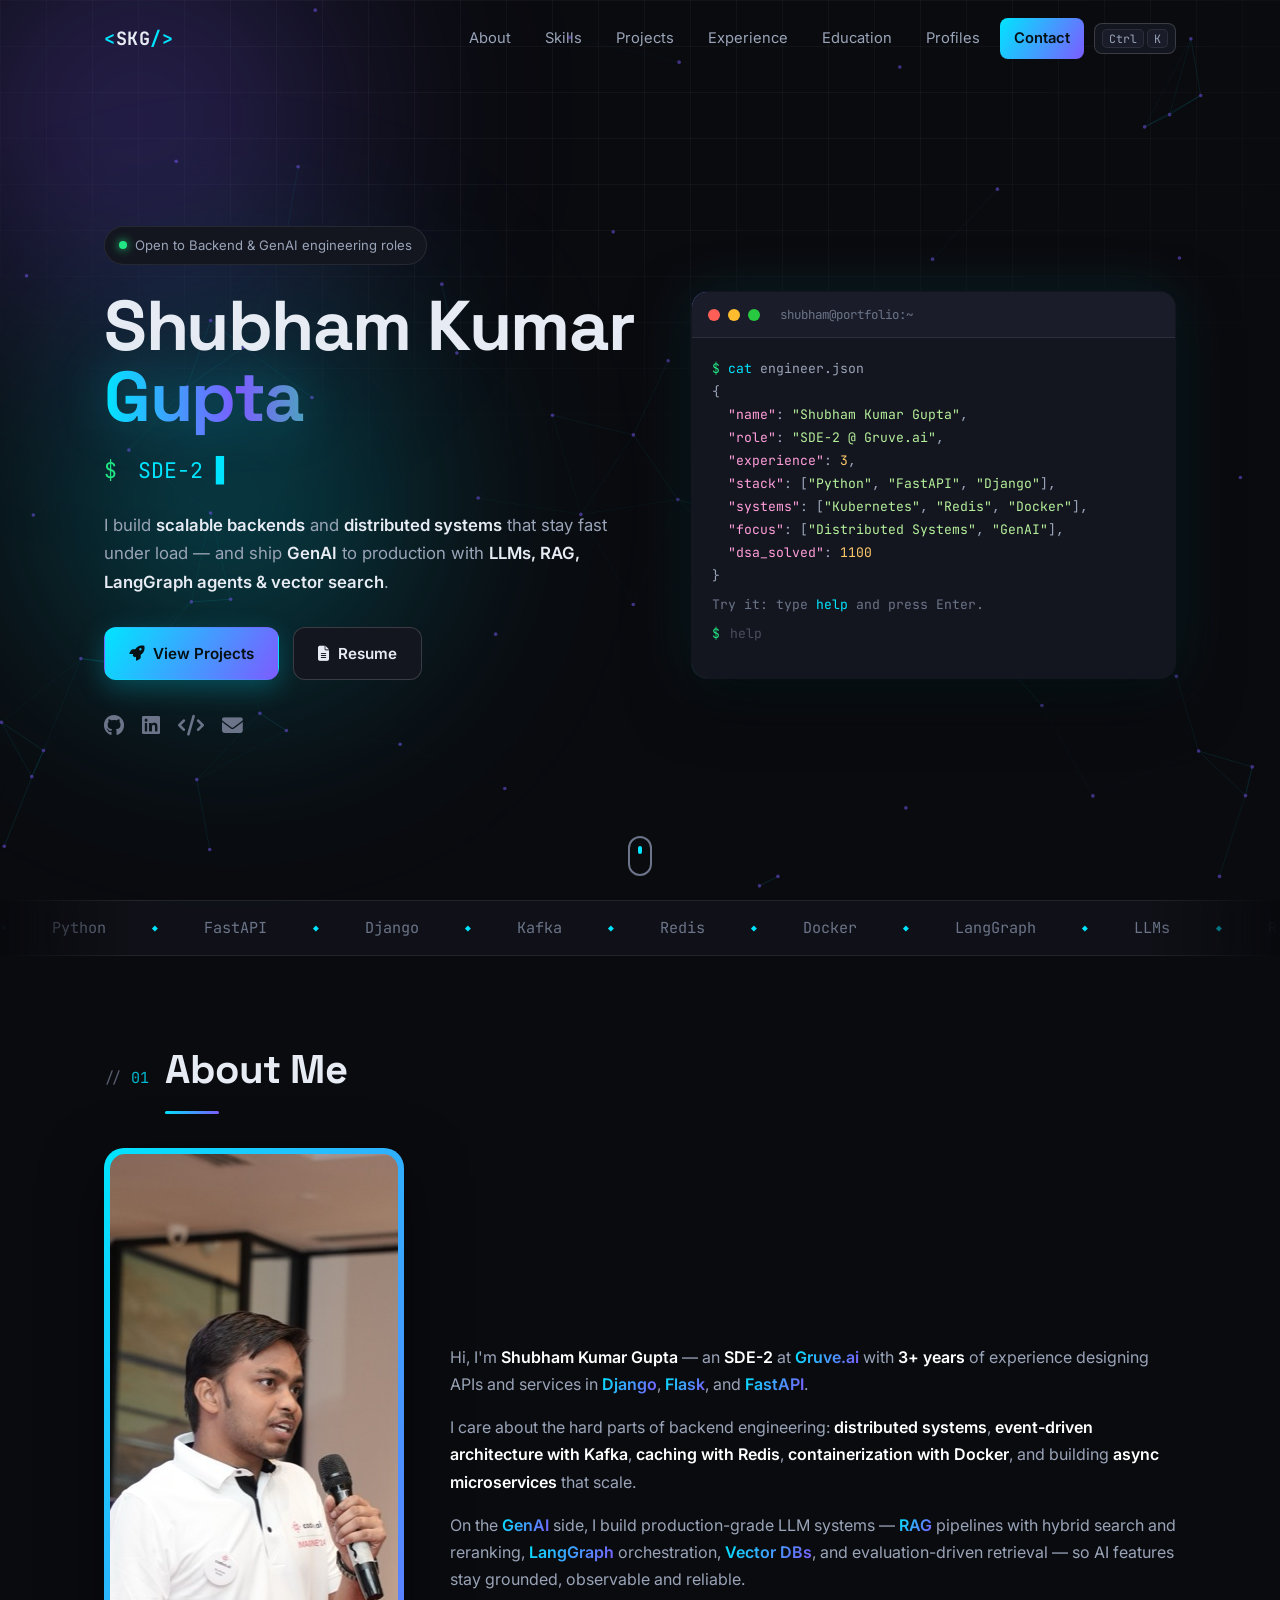
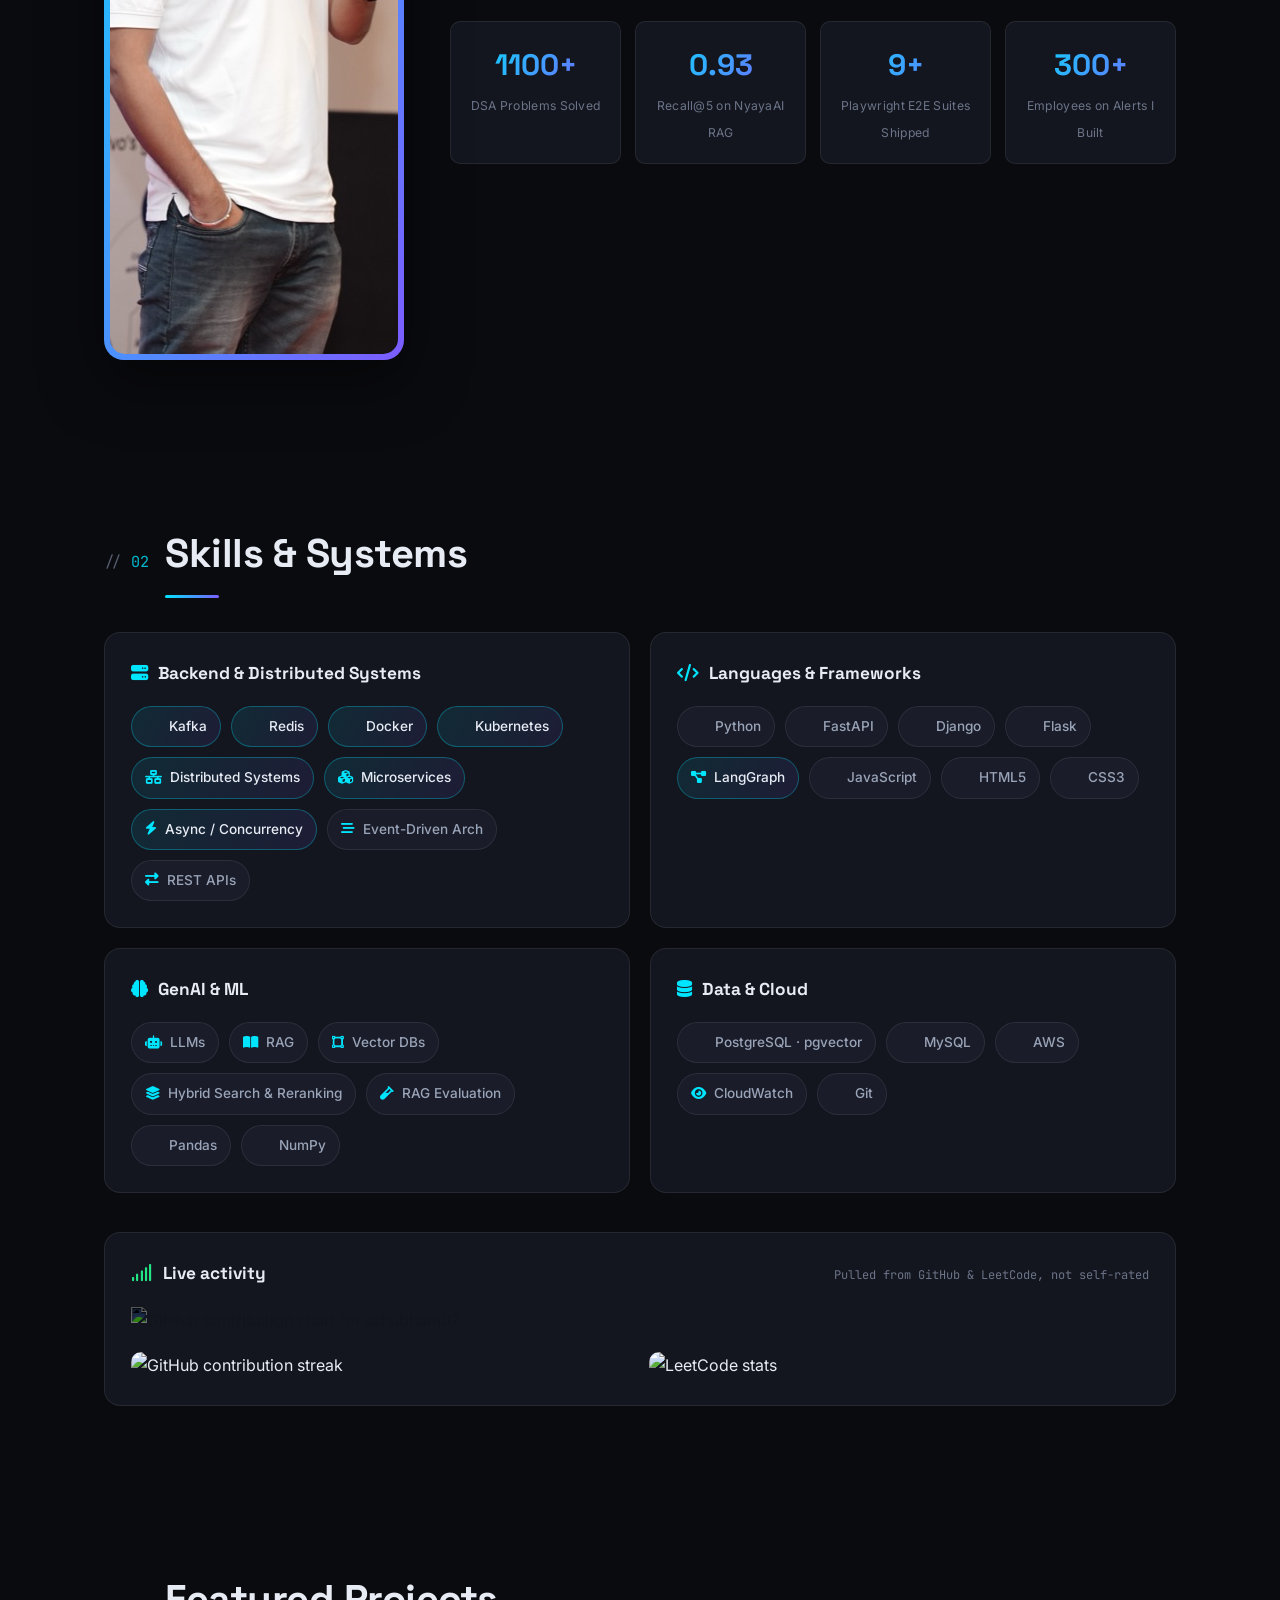
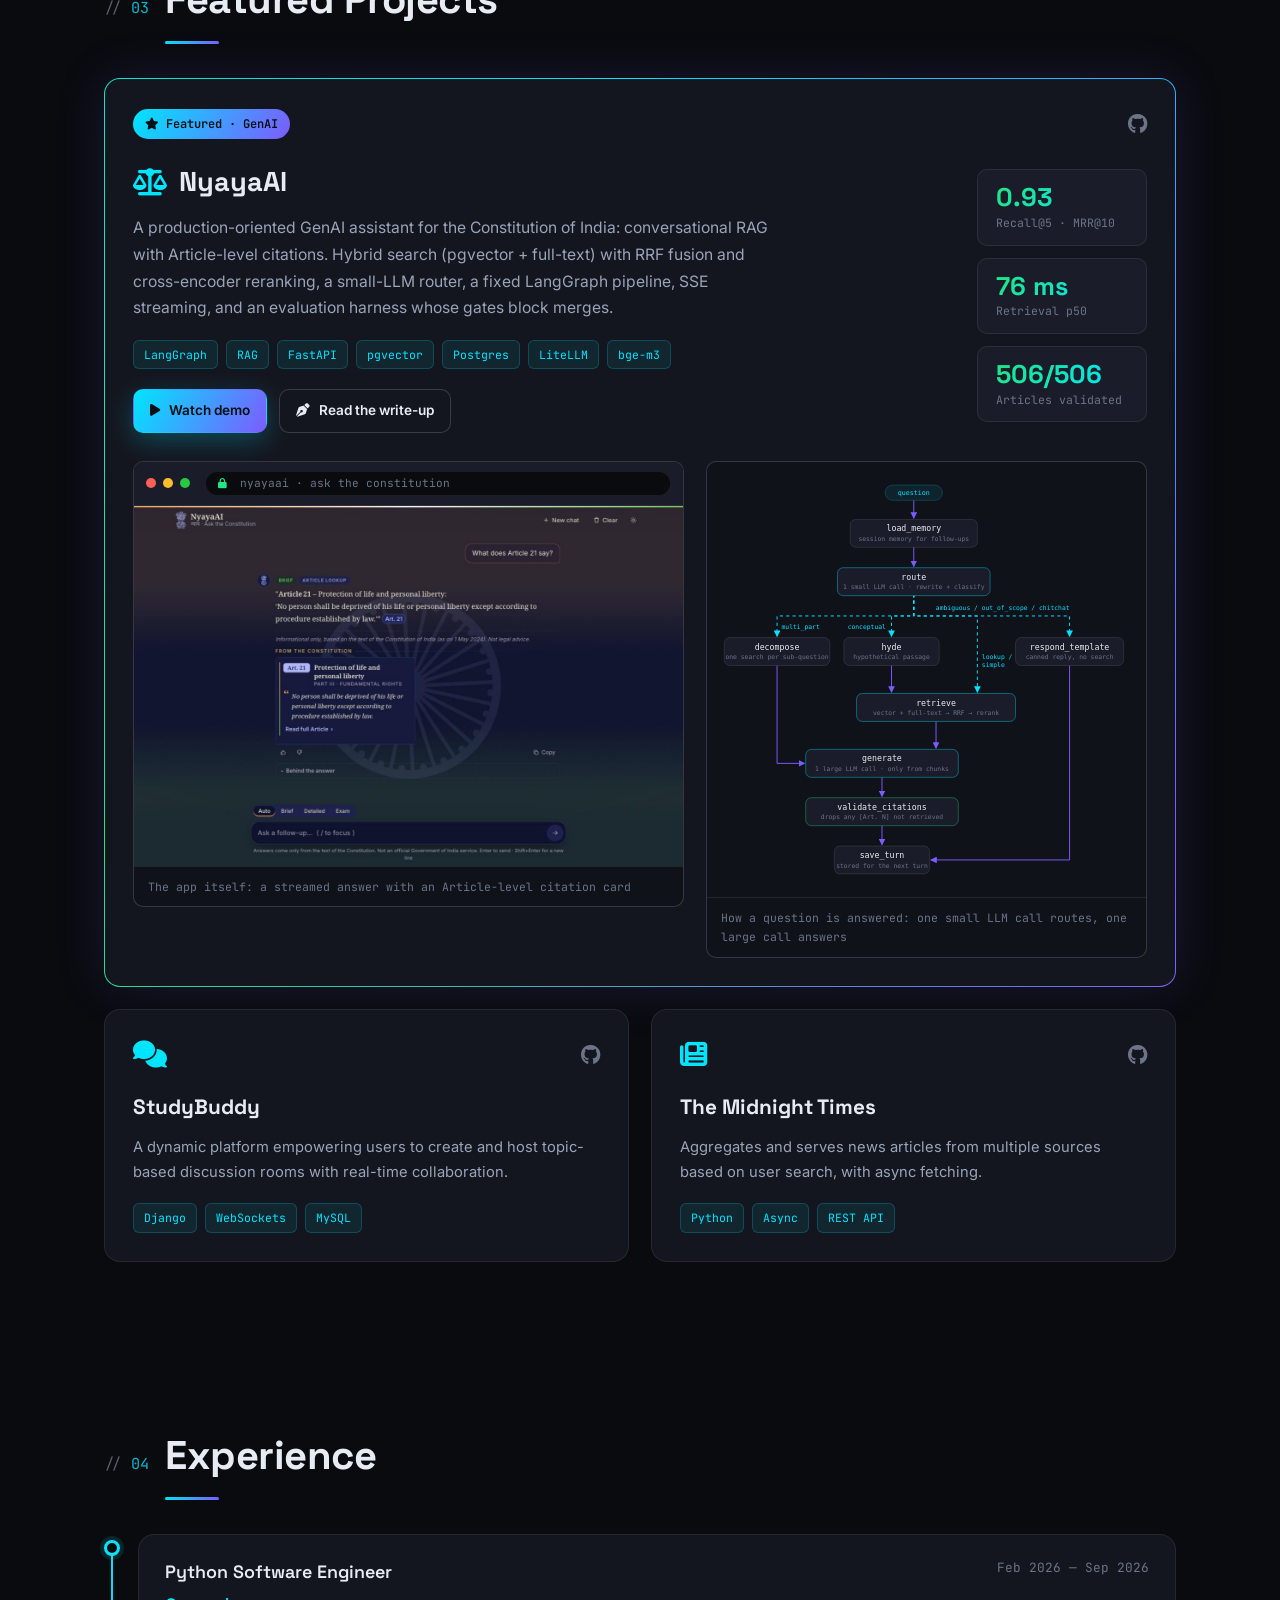
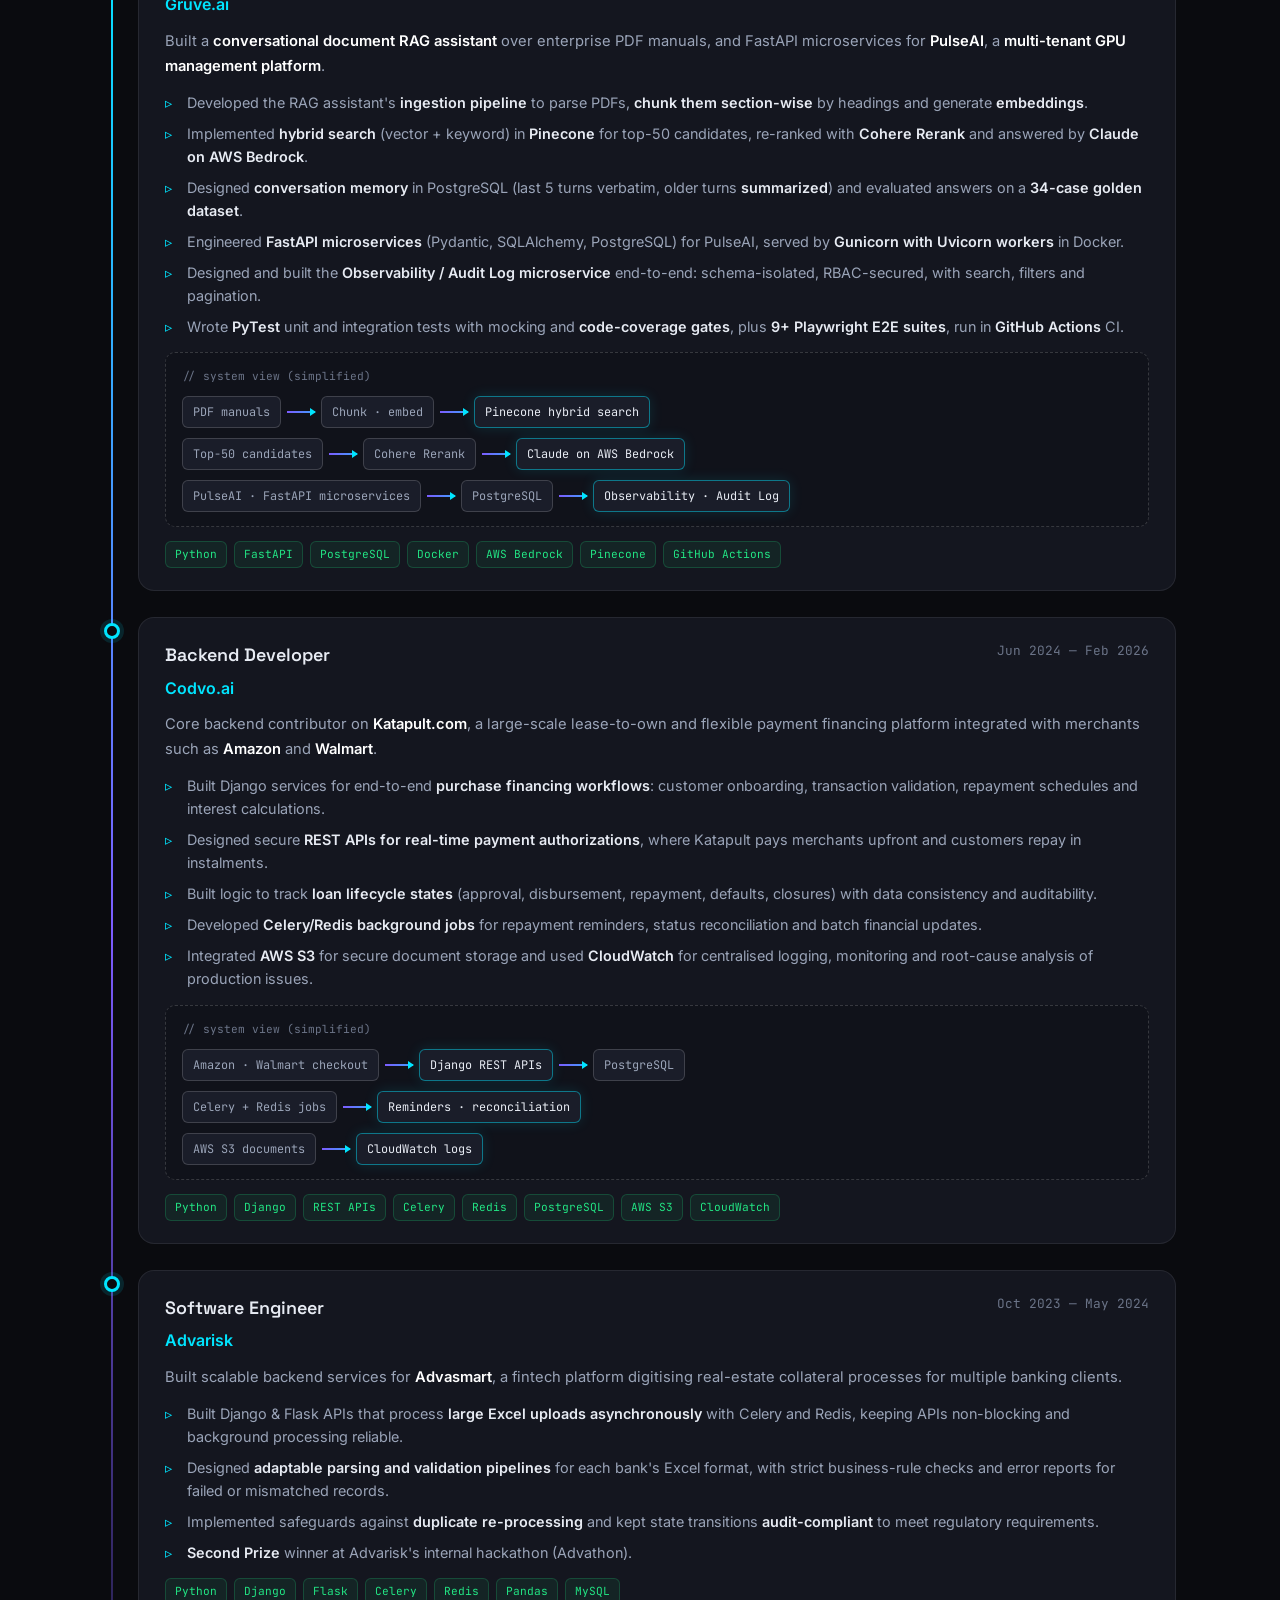
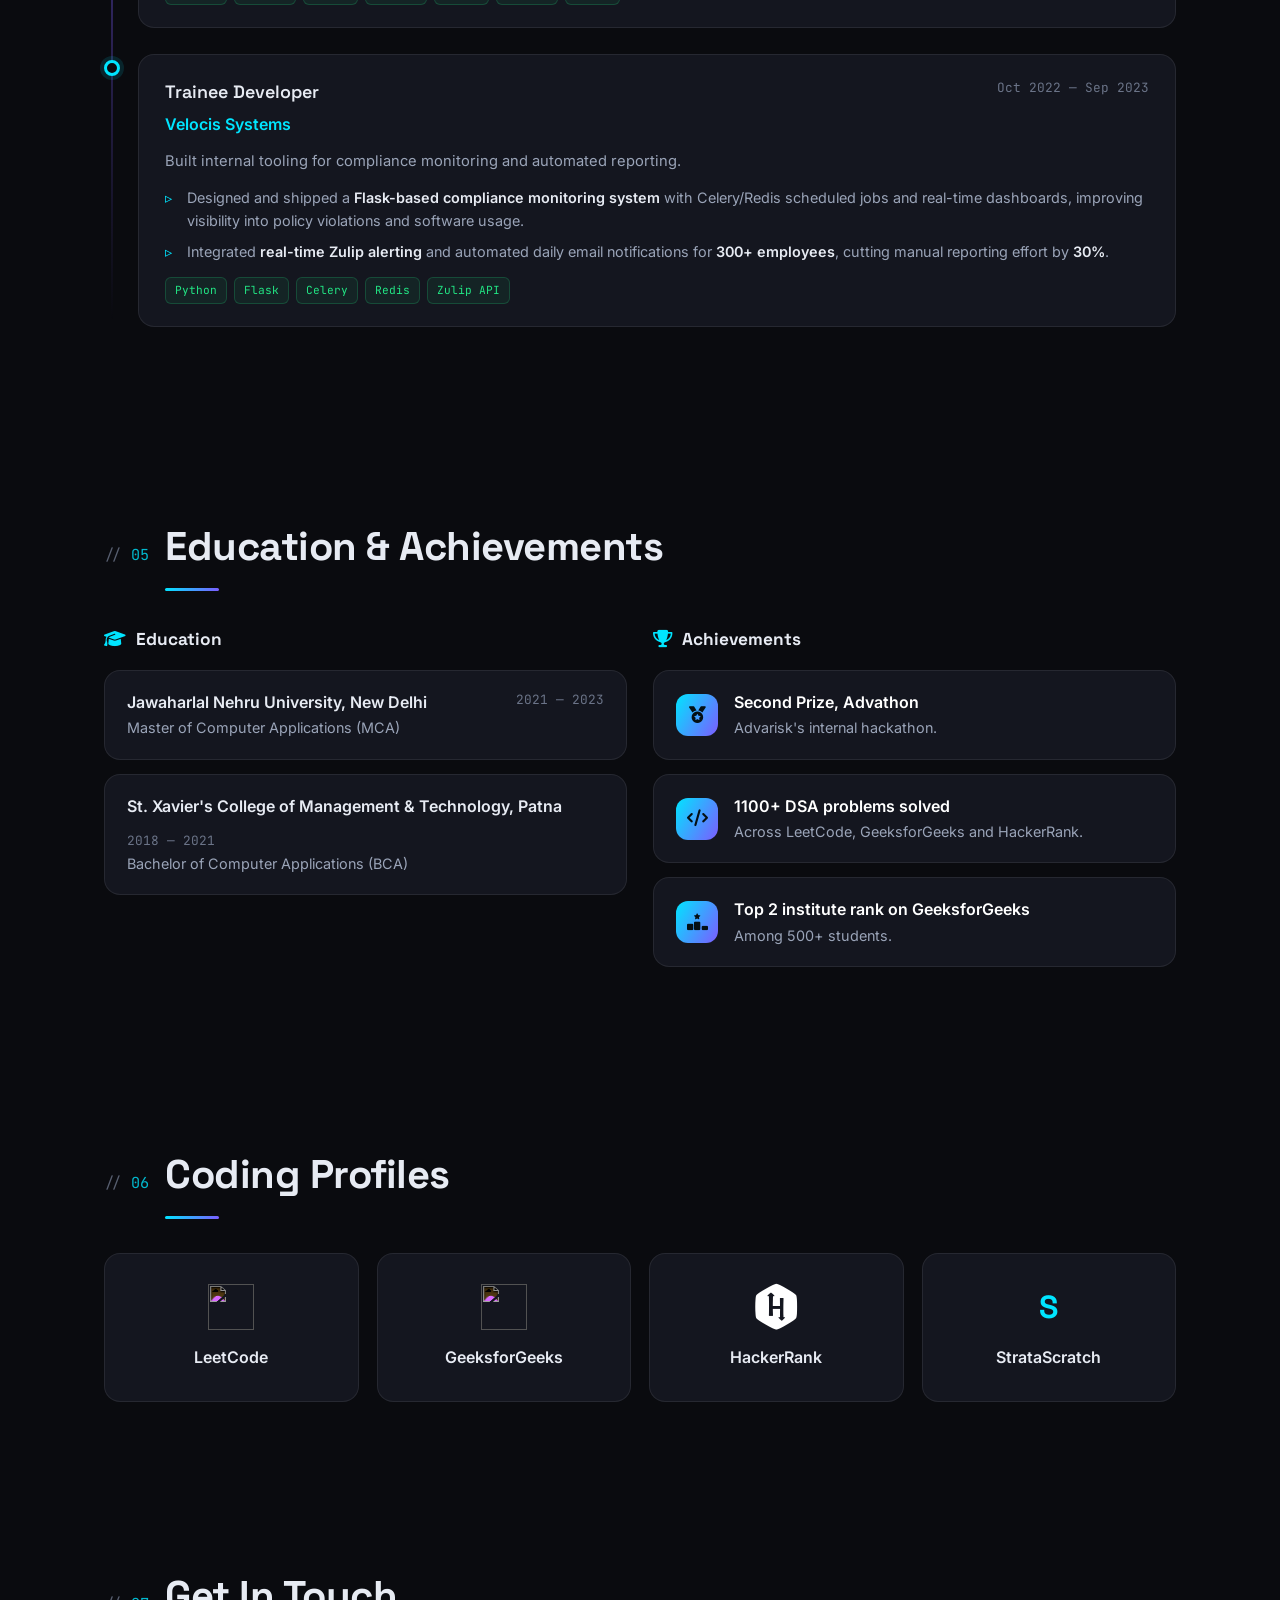
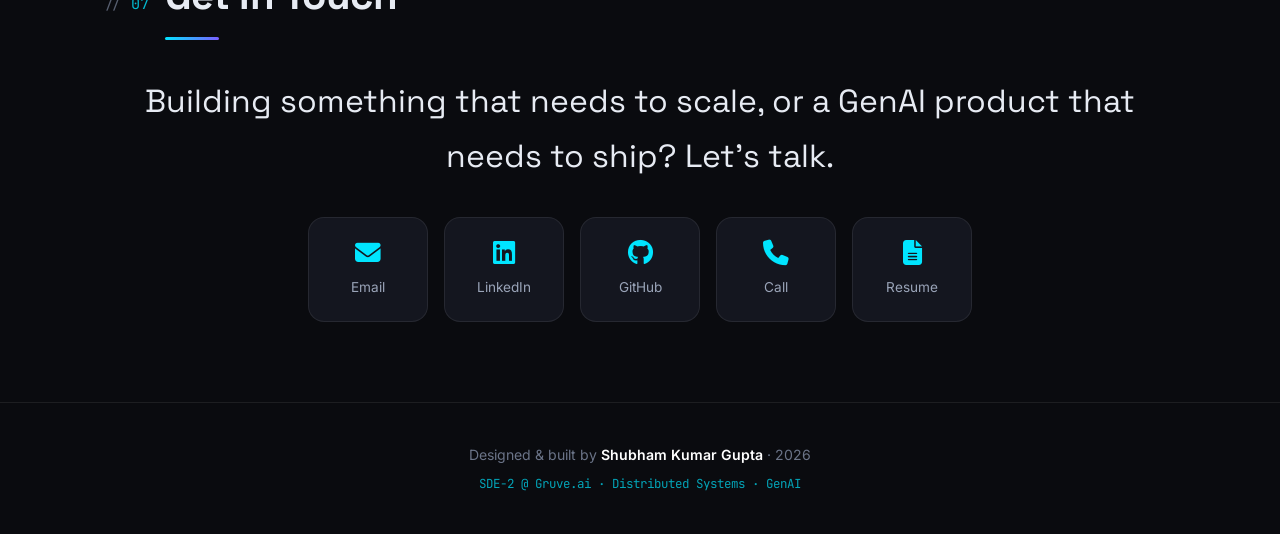
==== commit 1ee270e2: "Align Gruve.ai experience with resume Update the role, dates, bullets, system view and stack on the " ====
--- a/index.html
+++ b/index.html
@@ -358,21 +358,24 @@
                 <div class="tl-item reveal">
                     <div class="tl-item__dot"></div>
                     <div class="tl-item__card">
-                        <div class="tl-item__meta"><span class="tl-item__role">Software Development Engineer 2</span><span class="tl-item__date">Feb 2026 — Present</span></div>
+                        <div class="tl-item__meta"><span class="tl-item__role">Python Software Engineer</span><span class="tl-item__date">Feb 2026 — Sep 2026</span></div>
                         <div class="tl-item__co">Gruve.ai</div>
-                        <p>Backend services for <strong>PulseAI Platform</strong>, an on-prem, Kubernetes-native <strong>multi-tenant GPU management platform</strong> built on FastAPI microservices and PostgreSQL, serving GPU resources across tenant departments.</p>
+                        <p>Built a <strong>conversational document RAG assistant</strong> over enterprise PDF manuals, and FastAPI microservices for <strong>PulseAI</strong>, a <strong>multi-tenant GPU management platform</strong>.</p>
                         <ul class="tl-item__points">
-                            <li>Engineered Kubernetes <strong>namespace provisioning</strong> and <strong>GPU quota enforcement</strong> for strict multi-tenant isolation, automating per-department namespaces, resource quotas and <strong>RBAC bindings</strong> against the production cluster.</li>
-                            <li>Designed and built the <strong>Observability microservice</strong> and <strong>Audit Log Viewer</strong> from the ground up: a schema-isolated, RBAC-secured FastAPI service powering searchable, filterable, paginated audit trails for compliance and debugging.</li>
-                            <li>Shipped every feature as a complete vertical slice (<strong>PostgreSQL → API → Kubernetes → UI</strong>) as a full-stack owner, protecting release quality with <strong>9+ Playwright end-to-end suites</strong> plus unit and integration tests.</li>
+                            <li>Developed the RAG assistant&#39;s <strong>ingestion pipeline</strong> to parse PDFs, <strong>chunk them section-wise</strong> by headings and generate <strong>embeddings</strong>.</li>
+                            <li>Implemented <strong>hybrid search</strong> (vector + keyword) in <strong>Pinecone</strong> for top-50 candidates, re-ranked with <strong>Cohere Rerank</strong> and answered by <strong>Claude on AWS Bedrock</strong>.</li>
+                            <li>Designed <strong>conversation memory</strong> in PostgreSQL (last 5 turns verbatim, older turns <strong>summarized</strong>) and evaluated answers on a <strong>34-case golden dataset</strong>.</li>
+                            <li>Engineered <strong>FastAPI microservices</strong> (Pydantic, SQLAlchemy, PostgreSQL) for PulseAI, served by <strong>Gunicorn with Uvicorn workers</strong> in Docker.</li>
+                            <li>Designed and built the <strong>Observability / Audit Log microservice</strong> end-to-end: schema-isolated, RBAC-secured, with search, filters and pagination.</li>
+                            <li>Wrote <strong>PyTest</strong> unit and integration tests with mocking and <strong>code-coverage gates</strong>, plus <strong>9+ Playwright E2E suites</strong>, run in <strong>GitHub Actions</strong> CI.</li>
                         </ul>
-                        <div class="sysflow" role="img" aria-label="PulseAI: Web UI to FastAPI microservices to PostgreSQL; provisioning to Kubernetes namespaces, GPU quotas and RBAC; observability service to audit log viewer">
+                        <div class="sysflow" role="img" aria-label="RAG assistant: PDF manuals are chunked and embedded into Pinecone hybrid search, re-ranked by Cohere Rerank and answered by Claude on AWS Bedrock. PulseAI: FastAPI microservices on PostgreSQL, with an observability service feeding the audit log">
                             <span class="sysflow__label">// system view (simplified)</span>
-                            <div class="sysflow__row"><span class="sysflow__node">Web UI</span><span class="sysflow__edge"></span><span class="sysflow__node sysflow__node--hot">FastAPI microservices</span><span class="sysflow__edge"></span><span class="sysflow__node">PostgreSQL</span></div>
-                            <div class="sysflow__row"><span class="sysflow__node">Provisioning</span><span class="sysflow__edge"></span><span class="sysflow__node sysflow__node--hot">K8s namespaces · GPU quotas · RBAC</span></div>
-                            <div class="sysflow__row"><span class="sysflow__node">Observability svc</span><span class="sysflow__edge"></span><span class="sysflow__node sysflow__node--hot">Audit Log Viewer</span></div>
-                        </div>
-                        <div class="tl-item__stack"><span>Python</span><span>FastAPI</span><span>PostgreSQL</span><span>Kubernetes</span><span>Docker</span><span>Playwright</span></div>
+                            <div class="sysflow__row"><span class="sysflow__node">PDF manuals</span><span class="sysflow__edge"></span><span class="sysflow__node">Chunk · embed</span><span class="sysflow__edge"></span><span class="sysflow__node sysflow__node--hot">Pinecone hybrid search</span></div>
+                            <div class="sysflow__row"><span class="sysflow__node">Top-50 candidates</span><span class="sysflow__edge"></span><span class="sysflow__node">Cohere Rerank</span><span class="sysflow__edge"></span><span class="sysflow__node sysflow__node--hot">Claude on AWS Bedrock</span></div>
+                            <div class="sysflow__row"><span class="sysflow__node">PulseAI · FastAPI microservices</span><span class="sysflow__edge"></span><span class="sysflow__node">PostgreSQL</span><span class="sysflow__edge"></span><span class="sysflow__node sysflow__node--hot">Observability · Audit Log</span></div>
+                        </div>
+                        <div class="tl-item__stack"><span>Python</span><span>FastAPI</span><span>PostgreSQL</span><span>Docker</span><span>AWS Bedrock</span><span>Pinecone</span><span>GitHub Actions</span></div>
                     </div>
                 </div>
 
@@ -690,6 +693,6 @@
         </div>
     </div>
 
-    <script src="js/main.js?v=3"></script>
+    <script src="js/main.js?v=4"></script>
 </body>
 </html>
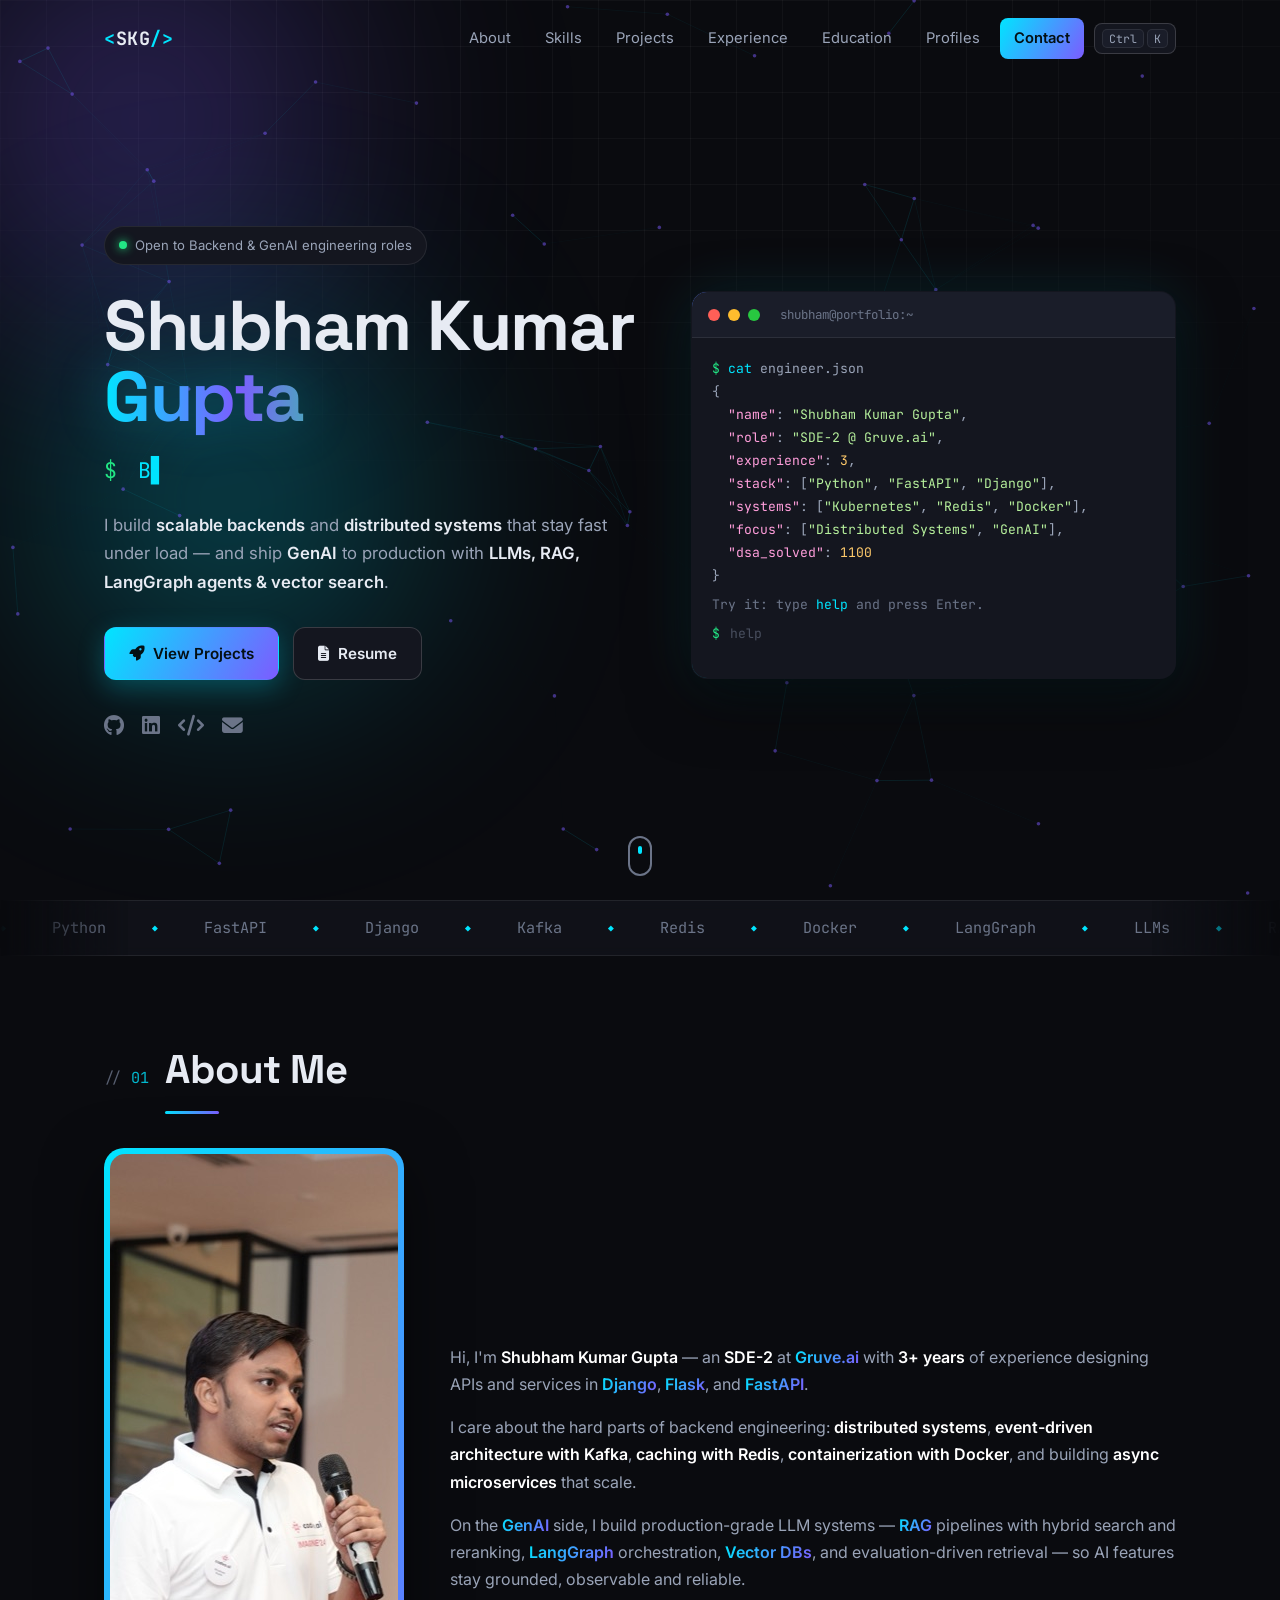
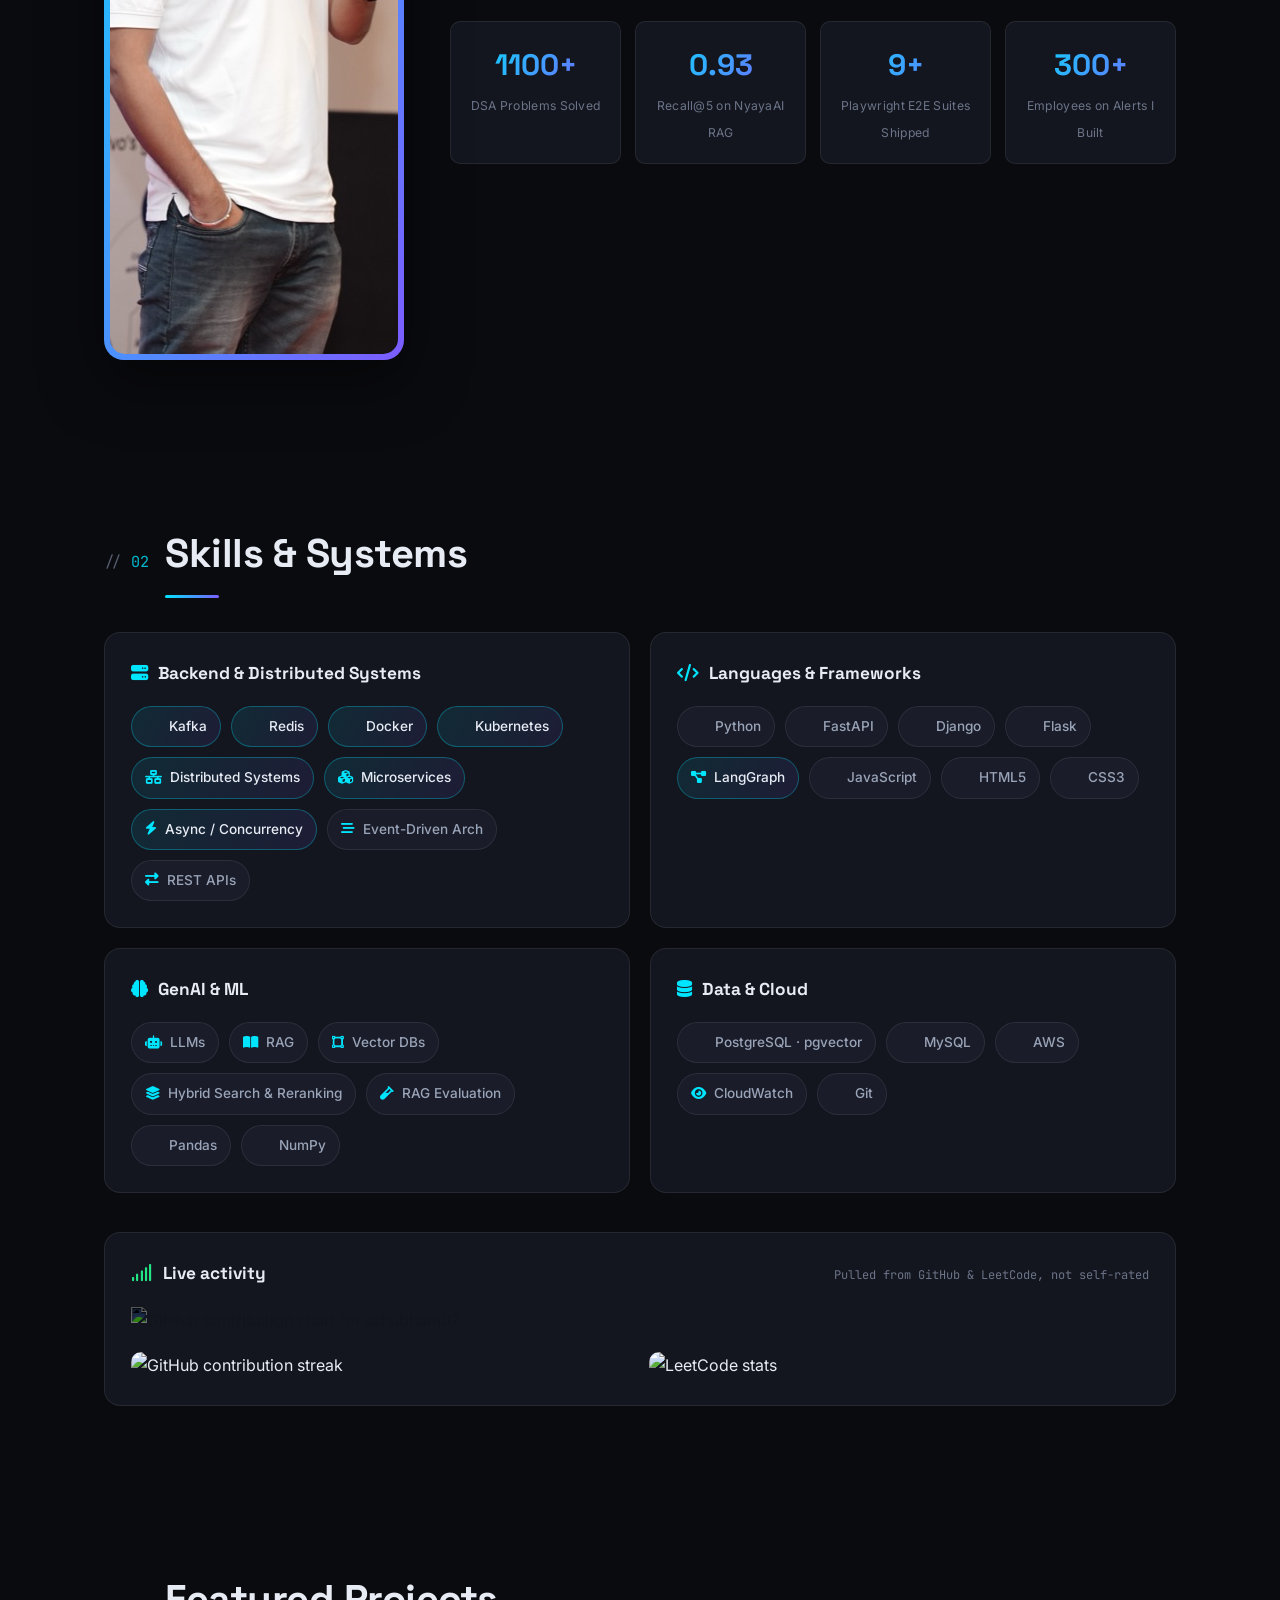
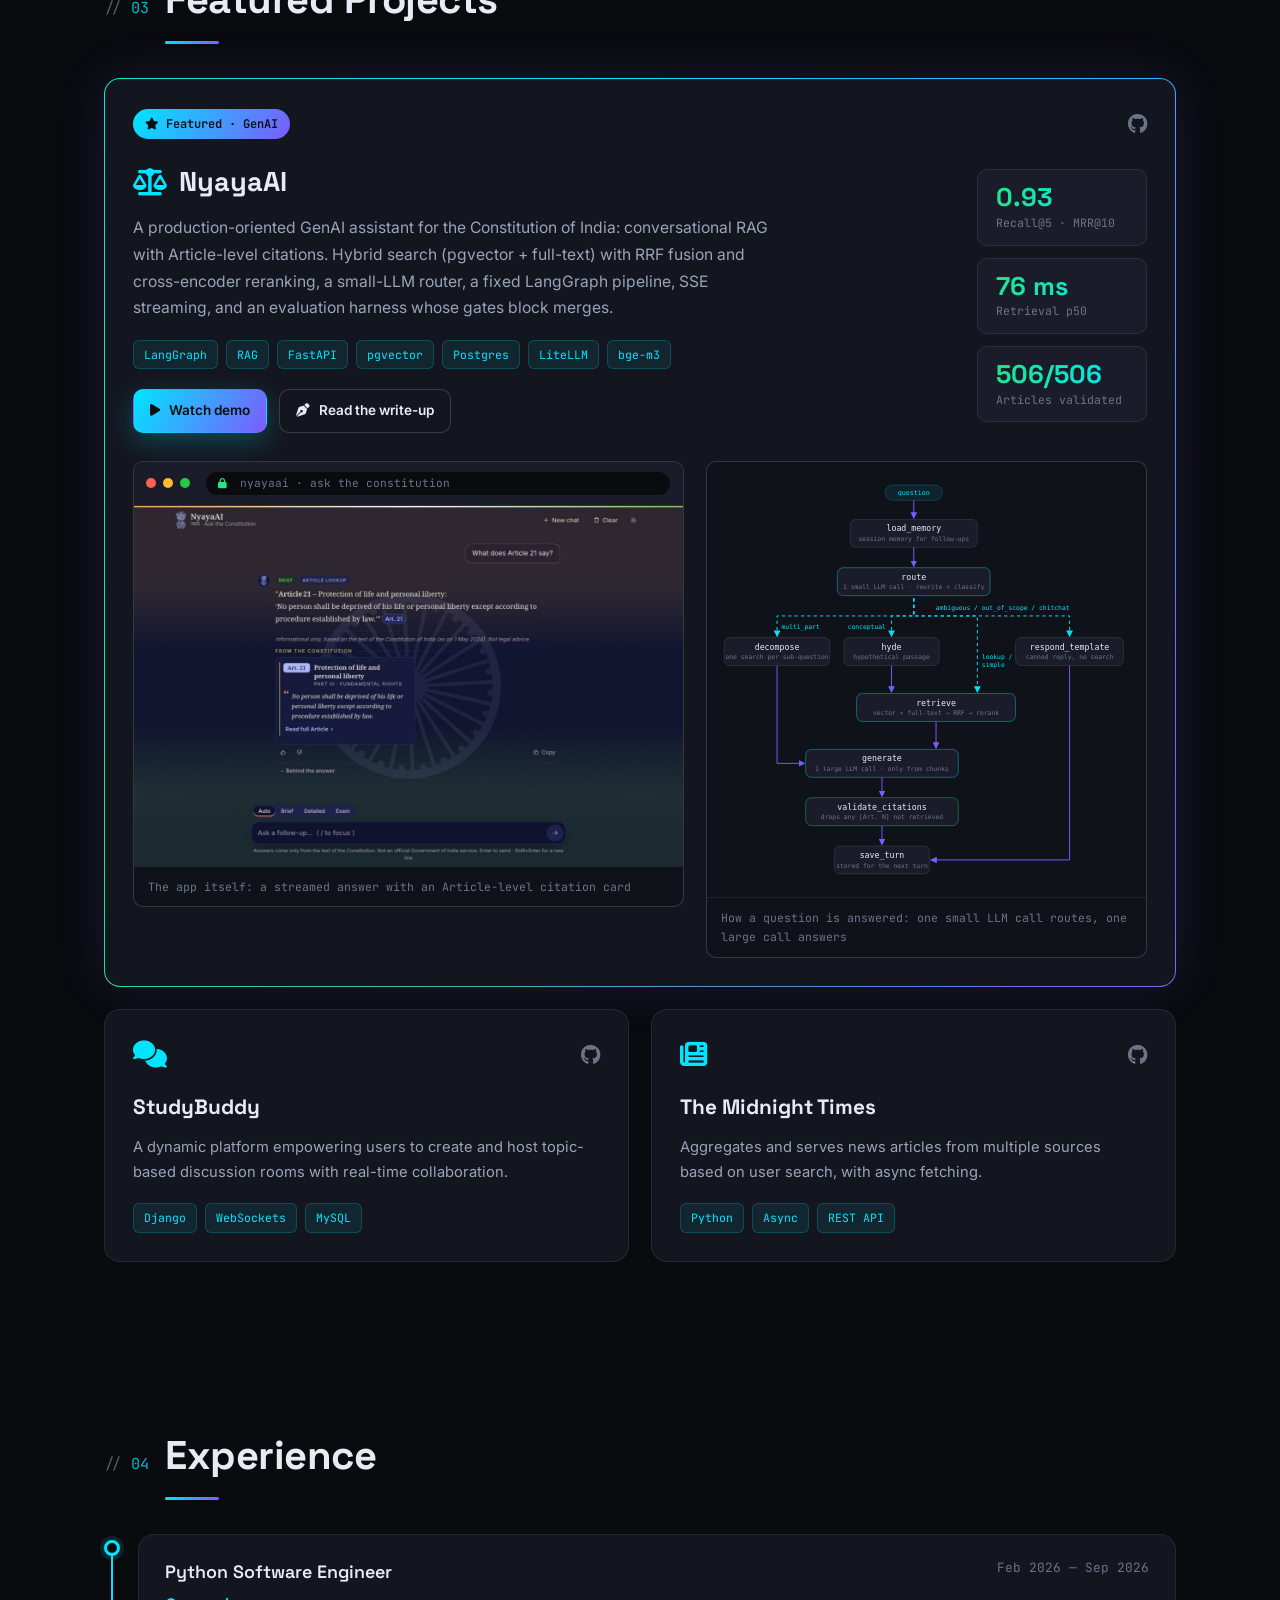
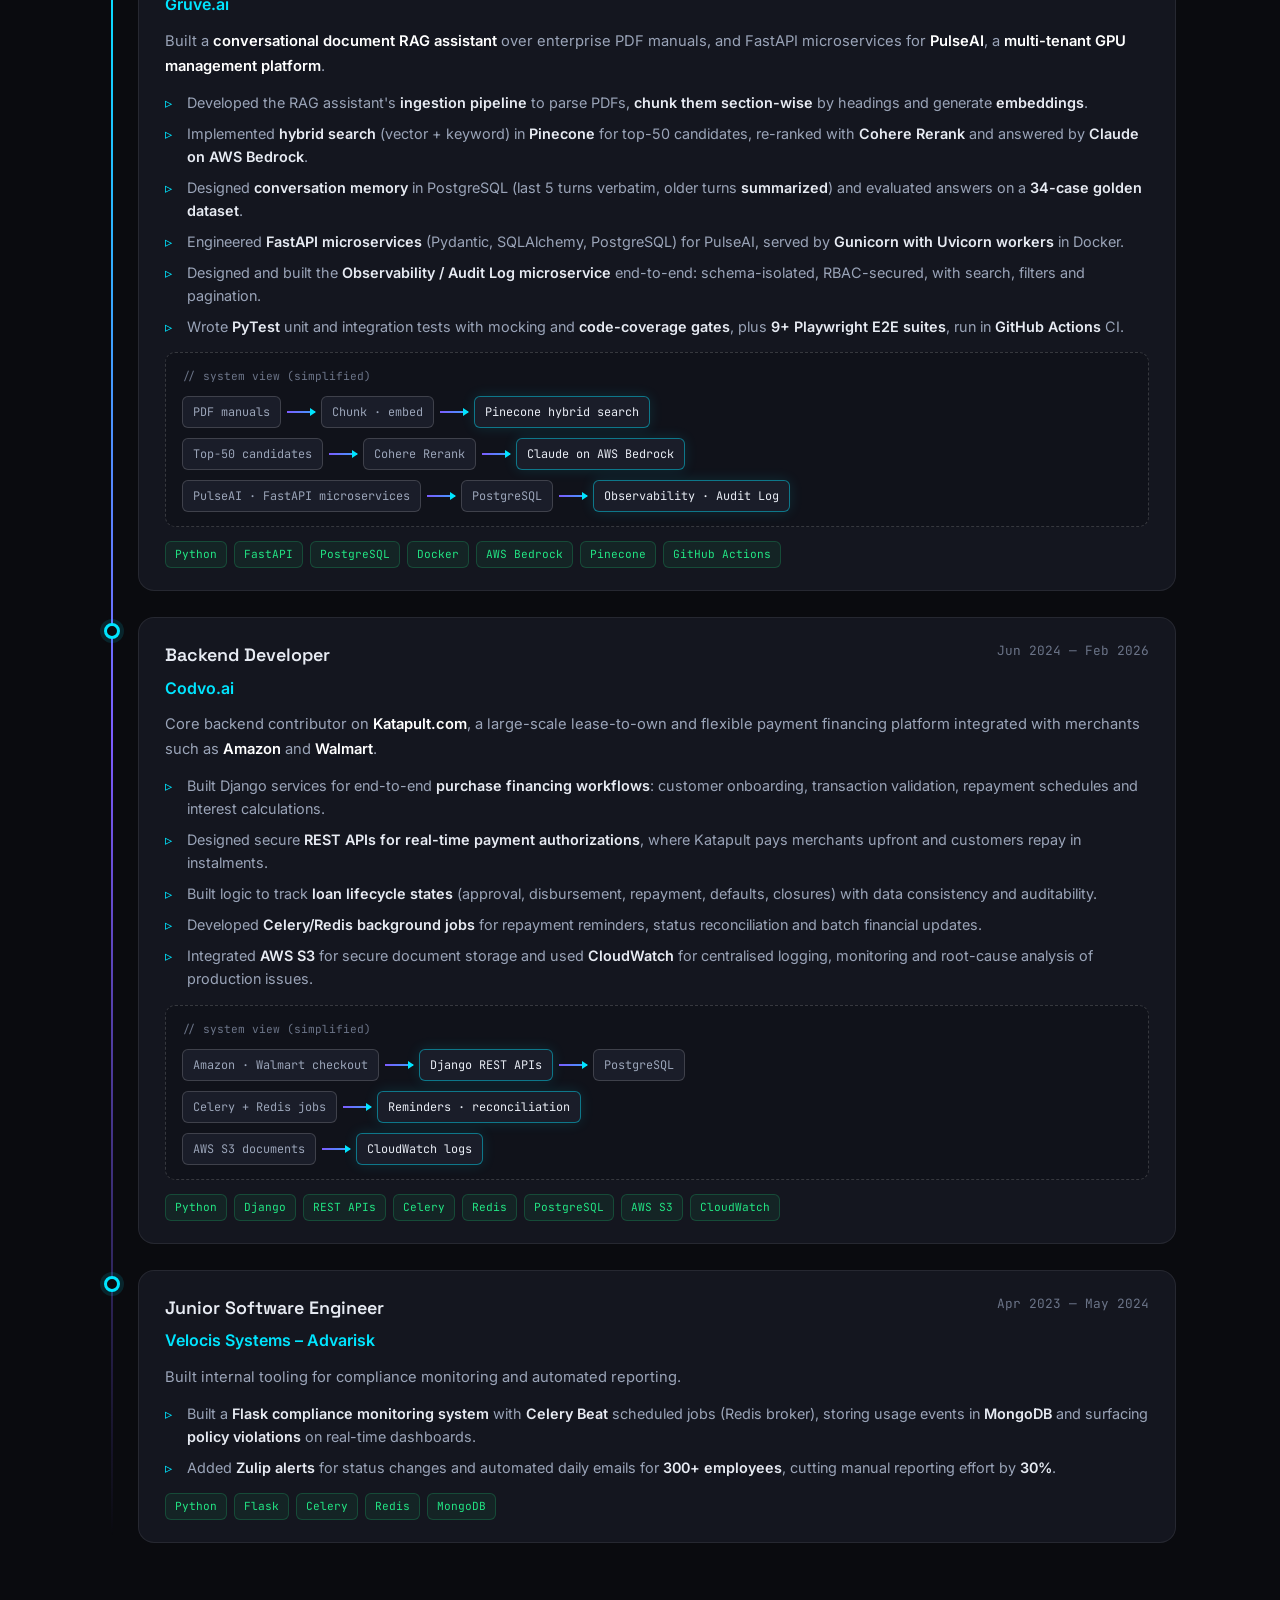
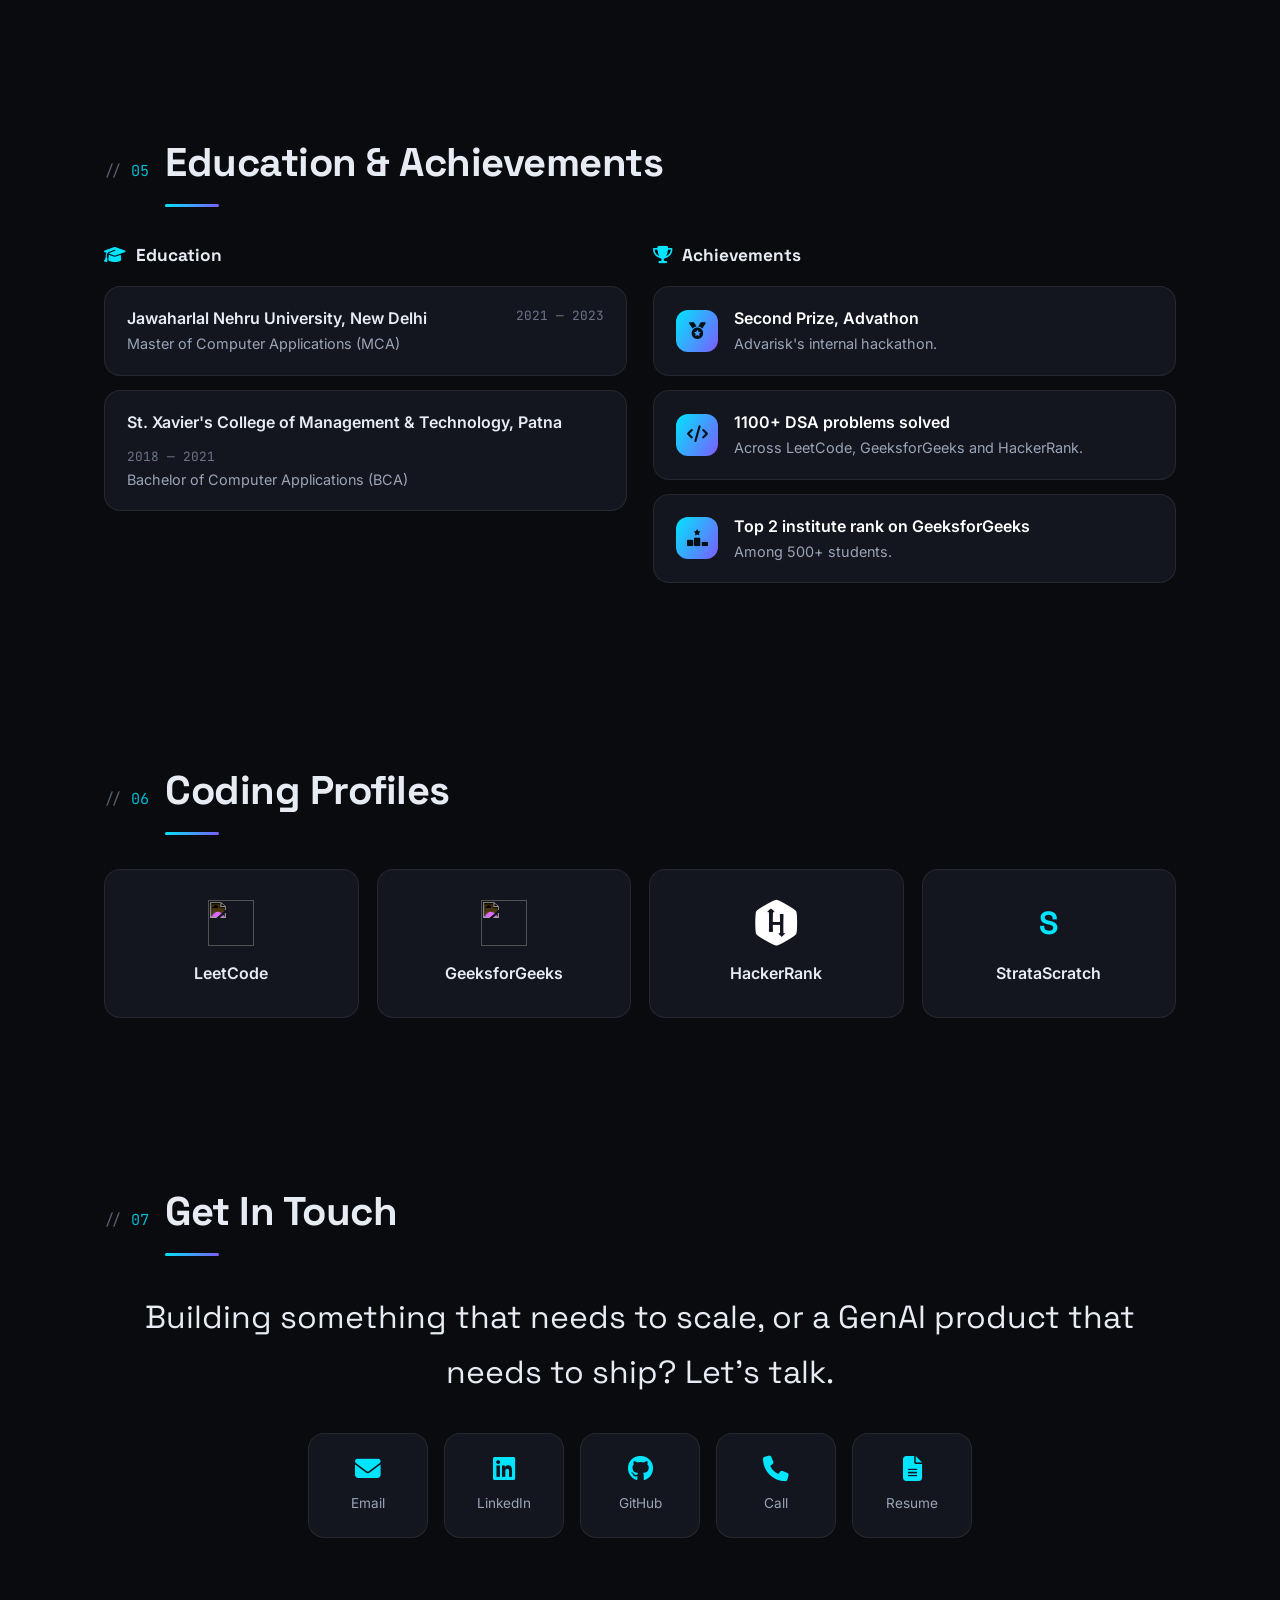
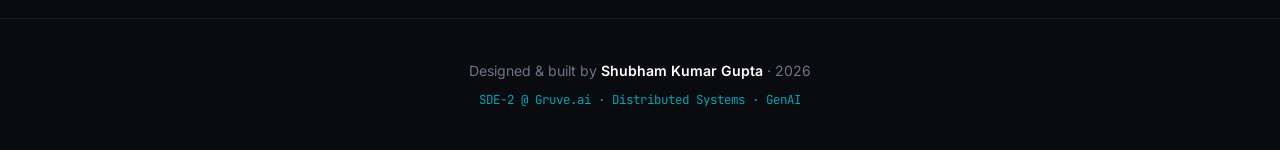
==== commit b28fdfb1: "Merge Advarisk and Velocis into one experience entry Match the resume: a single Velocis Systems – Ad" ====
--- a/index.html
+++ b/index.html
@@ -405,30 +405,14 @@
                 <div class="tl-item reveal">
                     <div class="tl-item__dot"></div>
                     <div class="tl-item__card">
-                        <div class="tl-item__meta"><span class="tl-item__role">Software Engineer</span><span class="tl-item__date">Oct 2023 — May 2024</span></div>
-                        <div class="tl-item__co">Advarisk</div>
-                        <p>Built scalable backend services for <strong>Advasmart</strong>, a fintech platform digitising real-estate collateral processes for multiple banking clients.</p>
-                        <ul class="tl-item__points">
-                            <li>Built Django &amp; Flask APIs that process <strong>large Excel uploads asynchronously</strong> with Celery and Redis, keeping APIs non-blocking and background processing reliable.</li>
-                            <li>Designed <strong>adaptable parsing and validation pipelines</strong> for each bank&#39;s Excel format, with strict business-rule checks and error reports for failed or mismatched records.</li>
-                            <li>Implemented safeguards against <strong>duplicate re-processing</strong> and kept state transitions <strong>audit-compliant</strong> to meet regulatory requirements.</li>
-                            <li><strong>Second Prize</strong> winner at Advarisk&#39;s internal hackathon (Advathon).</li>
-                        </ul>
-                        <div class="tl-item__stack"><span>Python</span><span>Django</span><span>Flask</span><span>Celery</span><span>Redis</span><span>Pandas</span><span>MySQL</span></div>
-                    </div>
-                </div>
-
-                <div class="tl-item reveal">
-                    <div class="tl-item__dot"></div>
-                    <div class="tl-item__card">
-                        <div class="tl-item__meta"><span class="tl-item__role">Trainee Developer</span><span class="tl-item__date">Oct 2022 — Sep 2023</span></div>
-                        <div class="tl-item__co">Velocis Systems</div>
+                        <div class="tl-item__meta"><span class="tl-item__role">Junior Software Engineer</span><span class="tl-item__date">Apr 2023 — May 2024</span></div>
+                        <div class="tl-item__co">Velocis Systems – Advarisk</div>
                         <p>Built internal tooling for compliance monitoring and automated reporting.</p>
                         <ul class="tl-item__points">
-                            <li>Designed and shipped a <strong>Flask-based compliance monitoring system</strong> with Celery/Redis scheduled jobs and real-time dashboards, improving visibility into policy violations and software usage.</li>
-                            <li>Integrated <strong>real-time Zulip alerting</strong> and automated daily email notifications for <strong>300+ employees</strong>, cutting manual reporting effort by <strong>30%</strong>.</li>
+                            <li>Built a <strong>Flask compliance monitoring system</strong> with <strong>Celery Beat</strong> scheduled jobs (Redis broker), storing usage events in <strong>MongoDB</strong> and surfacing <strong>policy violations</strong> on real-time dashboards.</li>
+                            <li>Added <strong>Zulip alerts</strong> for status changes and automated daily emails for <strong>300+ employees</strong>, cutting manual reporting effort by <strong>30%</strong>.</li>
                         </ul>
-                        <div class="tl-item__stack"><span>Python</span><span>Flask</span><span>Celery</span><span>Redis</span><span>Zulip API</span></div>
+                        <div class="tl-item__stack"><span>Python</span><span>Flask</span><span>Celery</span><span>Redis</span><span>MongoDB</span></div>
                     </div>
                 </div>
             </div>
@@ -693,6 +677,6 @@
         </div>
     </div>
 
-    <script src="js/main.js?v=4"></script>
+    <script src="js/main.js?v=5"></script>
 </body>
 </html>
